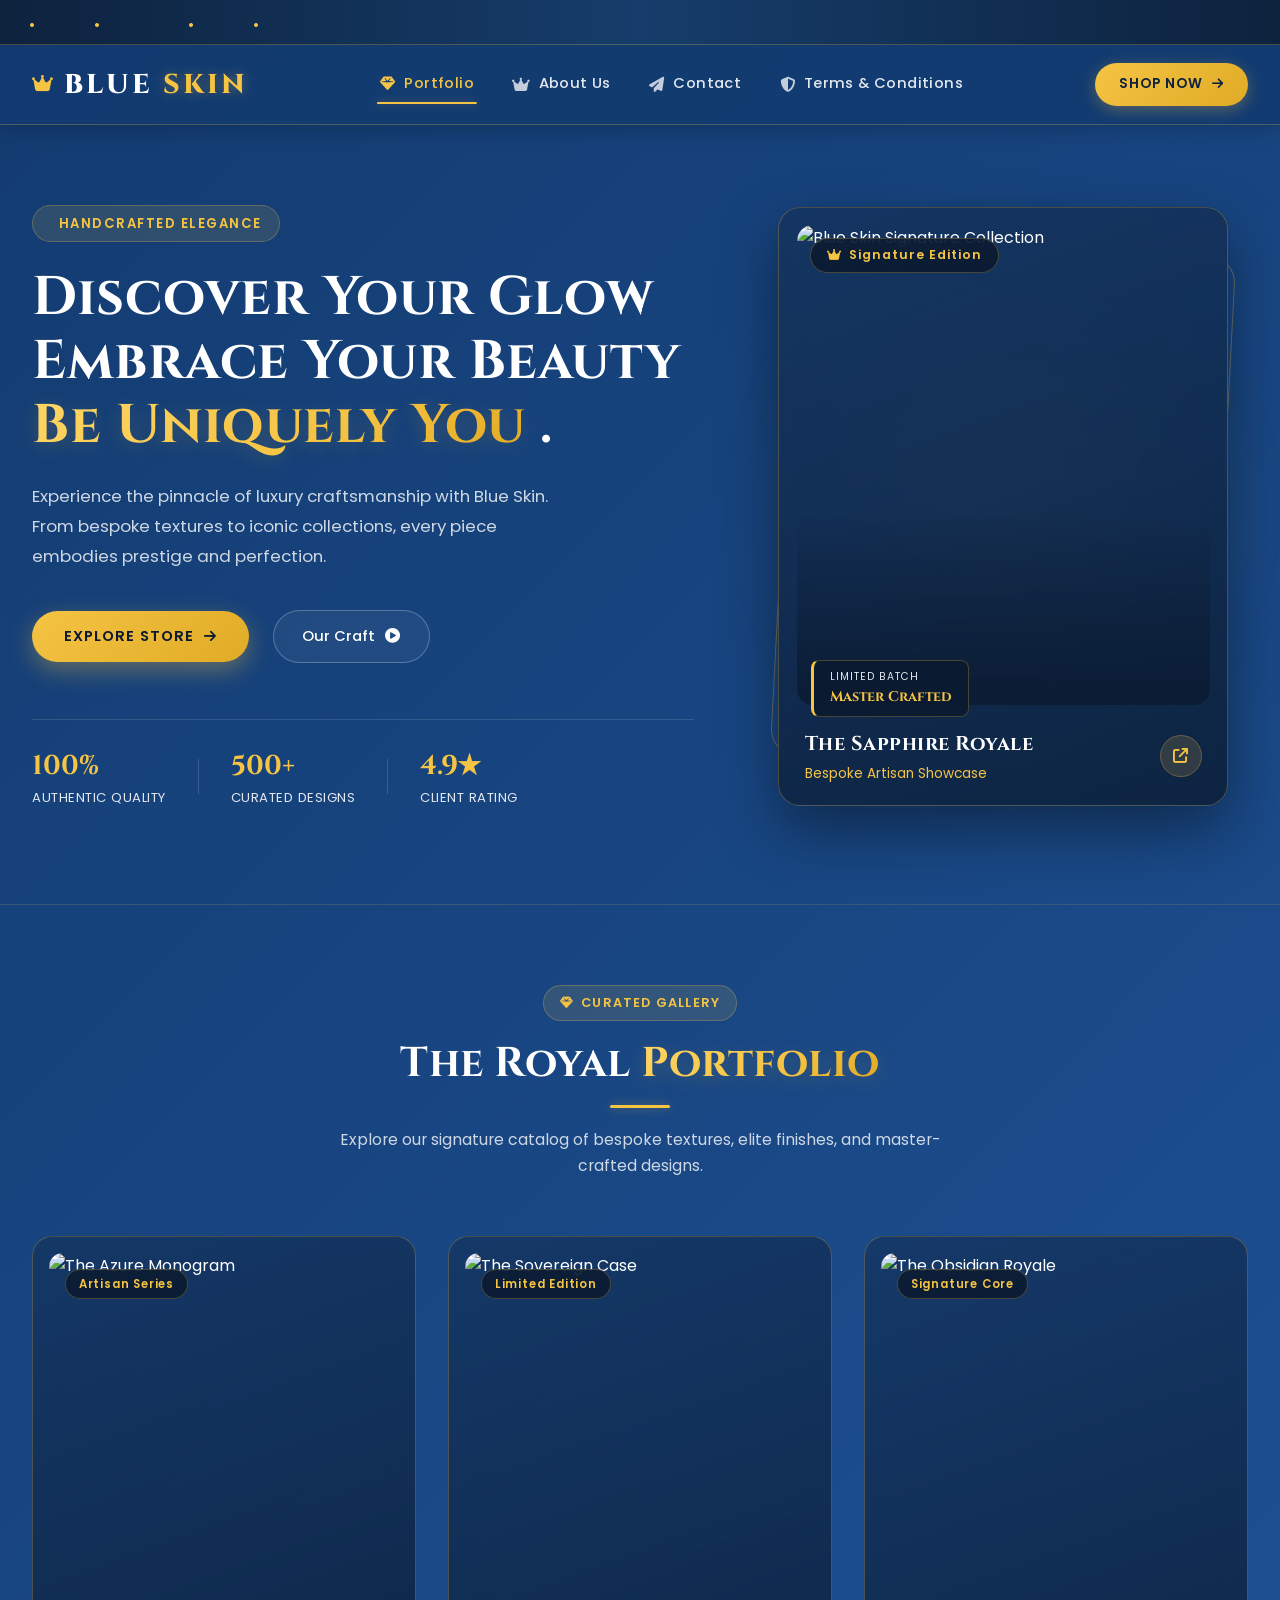
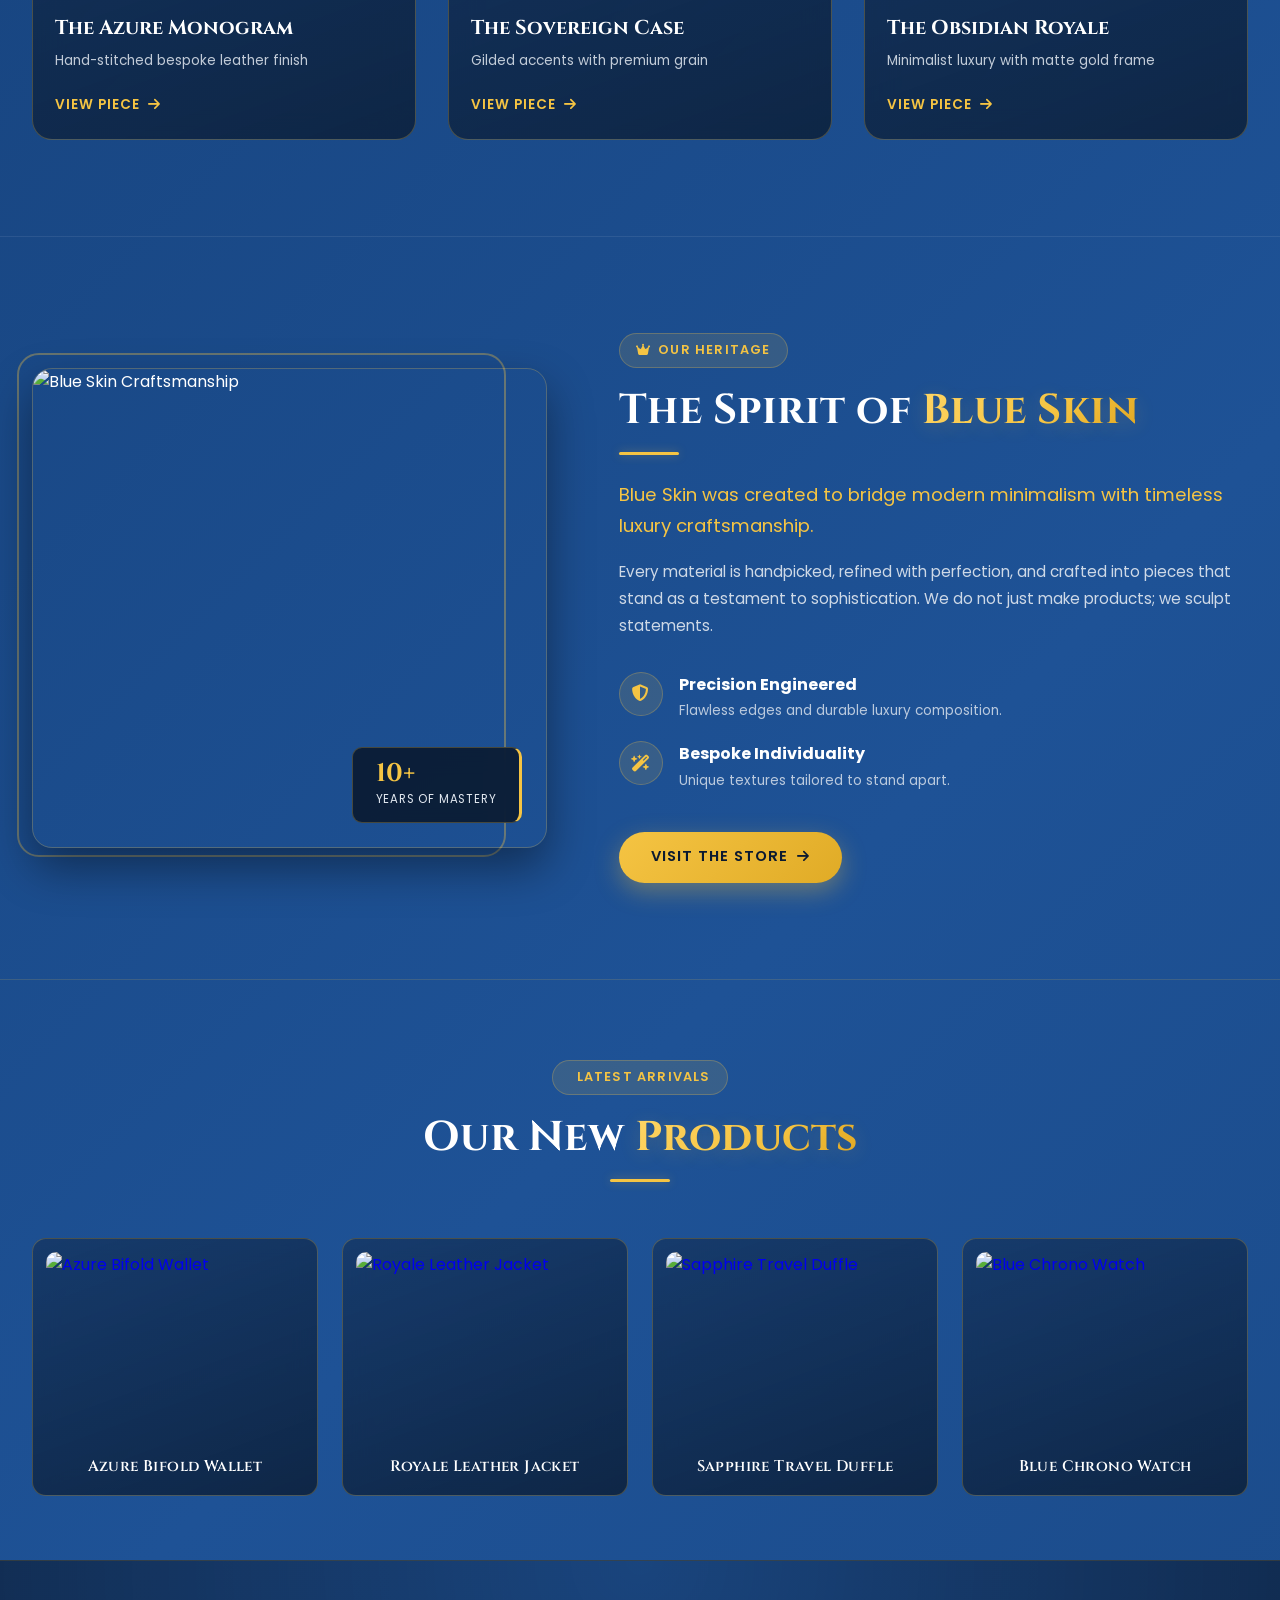
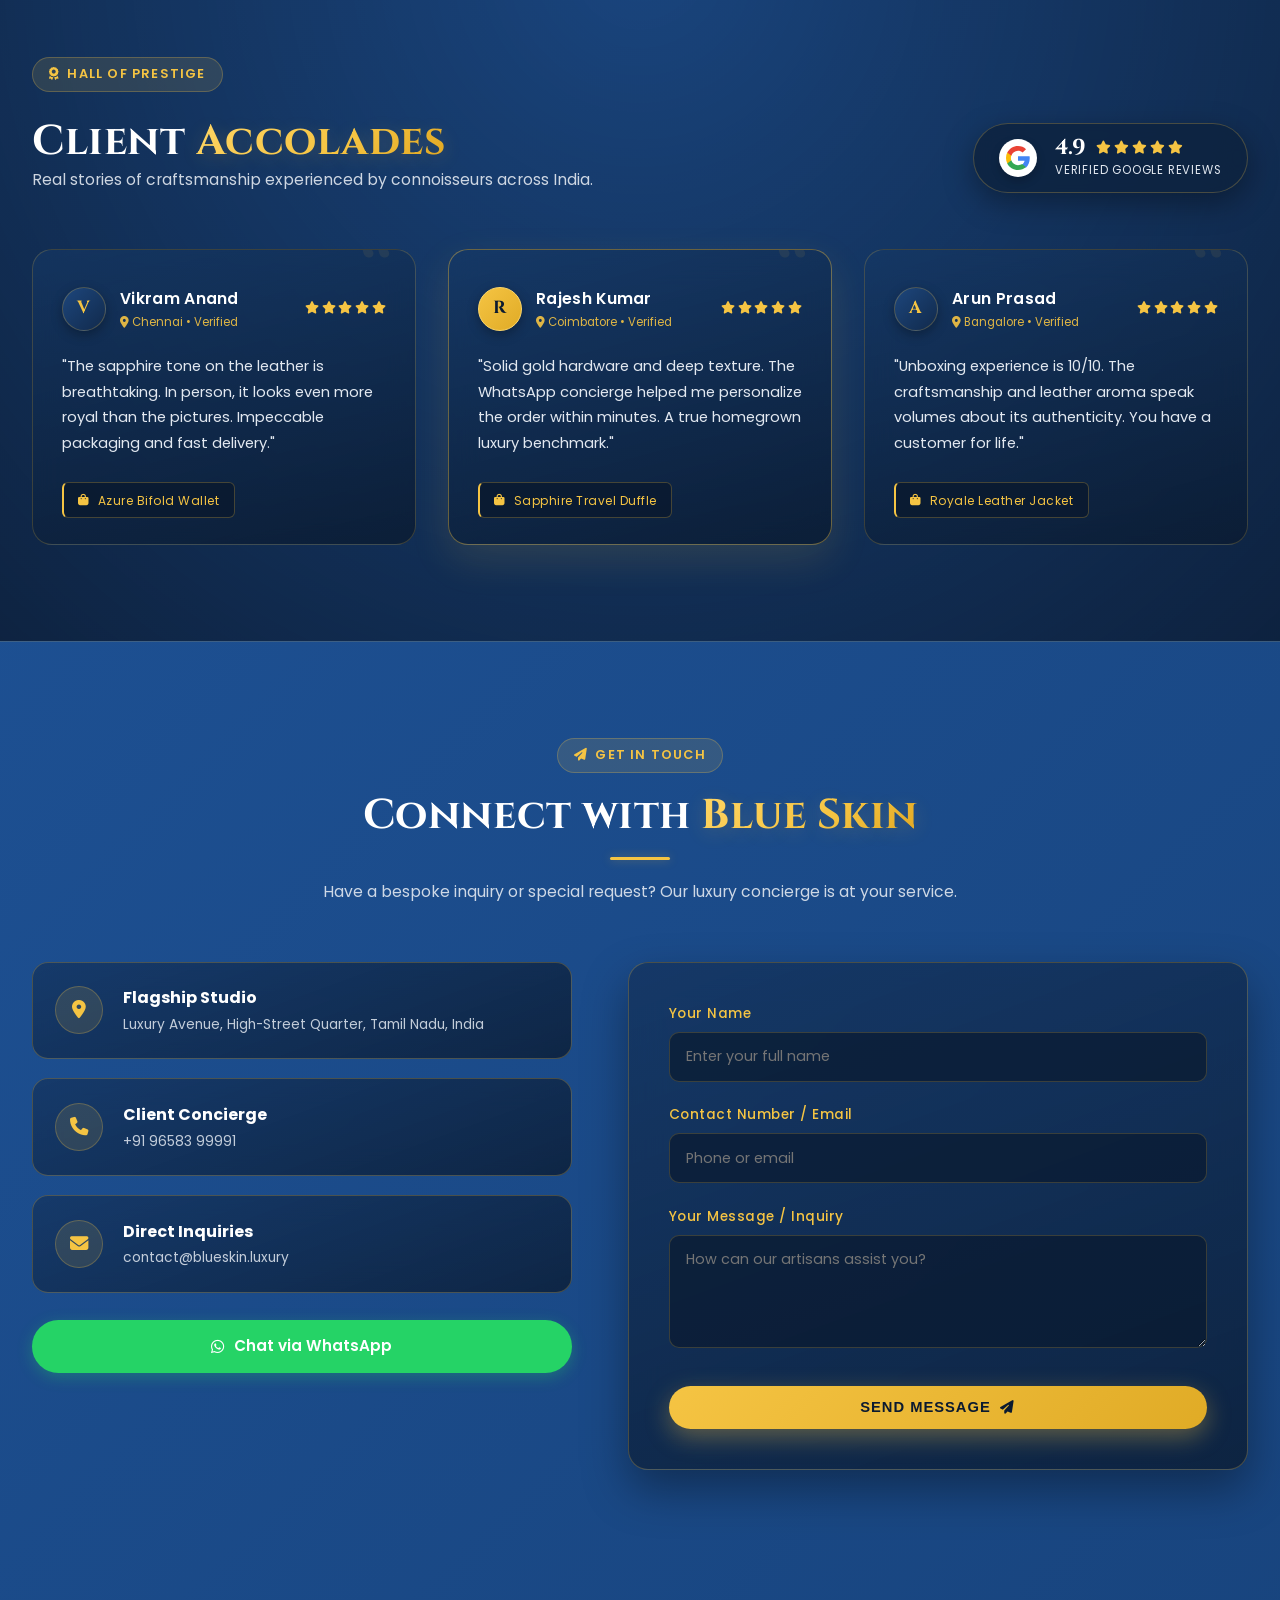
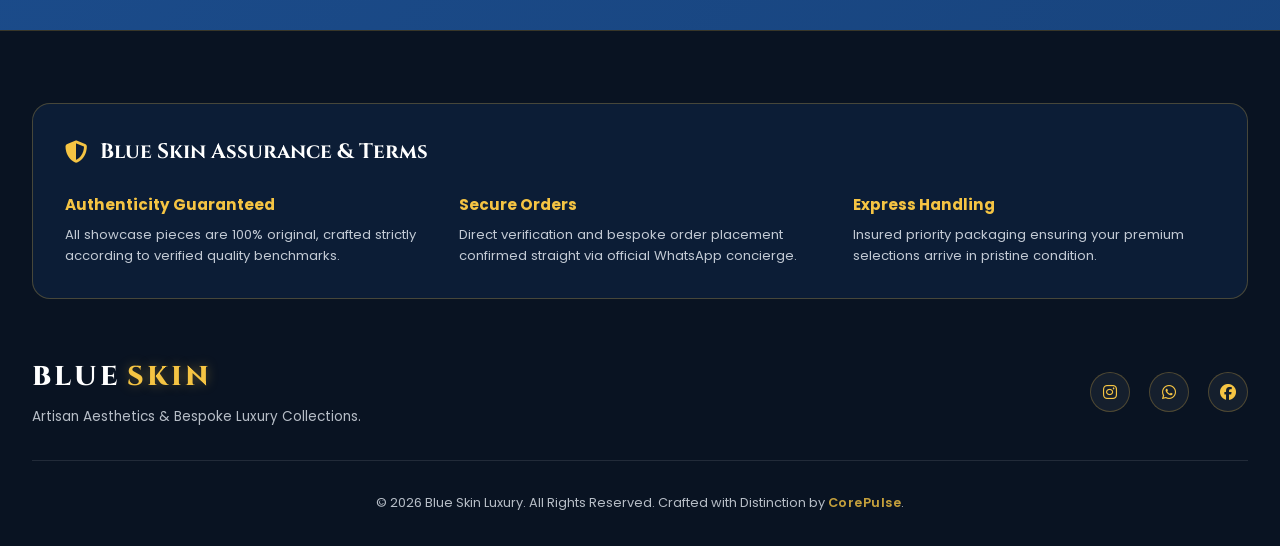
==== index.html @ 359dcc3f "update html new 1" ====
<!DOCTYPE html>
<html lang="ta">
<head>
    <meta charset="UTF-8">
    <meta name="viewport" content="width=device-width, initial-scale=1.0, maximum-scale=1.0, user-scalable=no">
    <title>Blue Skin | Luxury Portfolio & Showcase</title>
    <!-- Google Fonts: Cinzel & Poppins -->
    <link rel="preconnect" href="https://fonts.googleapis.com">
    <link rel="preconnect" href="https://fonts.gstatic.com" crossorigin>
    <link href="https://fonts.googleapis.com/css2?family=Cinzel:wght@600;700;800&family=Poppins:wght@300;400;500;600&display=swap" rel="stylesheet">
    <!-- FontAwesome 6 for Icons -->
    <link rel="stylesheet" href="https://cdnjs.cloudflare.com/ajax/libs/font-awesome/6.4.0/css/all.min.css">
    <!-- Custom CSS -->
    <link rel="stylesheet" href="css/style.css?v=2.0"><link rel="stylesheet" href="css/mobile.css" media="(max-width: 768px)">
    <!-- PWA & Mobile Web App Manifest -->
    <link rel="manifest" href="manifest.json">
    <meta name="theme-color" content="#08162d">
    <meta name="mobile-web-app-capable" content="yes">
    <meta name="apple-mobile-web-app-capable" content="yes">
    <meta name="apple-mobile-web-app-status-bar-style" content="black-translucent">
    <meta name="apple-mobile-web-app-title" content="Blue Skin">

    <!-- Apple / iPhone லோகோ -->
    <link rel="apple-touch-icon" href="images/icon-192.png">

    <!-- Browser Tab Favicon -->
    <link rel="icon" type="image/png" href="images/icon-192.png">
</head>
<body>

    
   <!-- 1. Top Scrolling Announcement Bar -->
    <div class="top-ticker-bar">
        <div class="ticker-track">
            <div class="ticker-content">
                <span id="tickerWrap1"><span id="tickerItem1"></span></span>
                <span class="ticker-dot" id="tickerDot1">•</span>
                <span id="tickerWrap2"><span id="tickerItem2"></span></span>
                <span class="ticker-dot" id="tickerDot2">•</span>
                <span id="tickerWrap3"><span id="tickerItem3"></span></span>
            </div>
            <!-- Seamless infinite scroll loop-kaga duplicate content -->
            <div class="ticker-content" aria-hidden="true">
                <span id="tickerWrap1Dup"><span id="tickerItem1Dup"></span></span>
                <span class="ticker-dot" id="tickerDot1Dup">•</span>
                <span id="tickerWrap2Dup"><span id="tickerItem2Dup"></span></span>
                <span class="ticker-dot" id="tickerDot2Dup">•</span>
                <span id="tickerWrap3Dup"><span id="tickerItem3Dup"></span></span>
            </div>
        </div>
    </div>

    <!-- 2. Header / Navigation Bar -->
    <header class="header">
        <nav class="nav-container">
            
            <!-- Brand Logo (Image & Icon Enabled) -->
            <a href="index.html" class="logo" style="display: inline-flex; align-items: center; gap: 8px;">
                <img id="navBrandLogoImg" src="" alt="Brand Logo" style="display: none; max-height: 34px; width: auto; object-fit: contain; vertical-align: middle;">
                <i id="navBrandLogoIcon" class="fa-solid fa-crown" style="color: var(--gold, #f5c443); font-size: 1.15rem;"></i>
                <span><span id="navBrandWord1">BLUE</span> <span class="gold-text" id="navBrandWord2">SKIN</span></span>
            </a>

            <!-- Navigation Links with Luxury Icons -->
            <ul class="nav-links" id="navLinks">
                <li>
                    <a href="#portfolio" class="nav-item active">
                        <i class="fa-solid fa-gem"></i> <span id="navLink1">Portfolio</span>
                    </a>
                </li>
                <li>
                    <a href="#about" class="nav-item">
                        <i class="fa-solid fa-crown"></i> <span id="navLink2">About Us</span>
                    </a>
                </li>
                <li>
                    <a href="#contact" class="nav-item">
                        <i class="fa-solid fa-paper-plane"></i> <span id="navLink3">Contact</span>
                    </a>
                </li>
                <li>
                    <a href="#terms" class="nav-item">
                        <i class="fa-solid fa-shield-halved"></i> <span id="navLink4">Terms & Conditions</span>
                    </a>
                </li>
            </ul>

            <!-- Shop Now Action Button -->
            <div class="nav-actions">
                <a href="shop.html" class="btn-shop">
                    <span id="navActionBtn">Shop Now</span>
                    <i class="fa-solid fa-arrow-right"></i>
                </a>
            </div>
        </nav>
    </header>

    <!-- 3. Hero Showcase Section -->
    <section class="hero-section" id="portfolio">
        <div class="hero-container">
            <!-- Left Side: Content & Call to Actions -->
            <div class="hero-content">
                <div class="hero-badge" id="heroEyebrowTag">
                    <i class="fa-solid fa-sparkles"></i> Handcrafted Elegance
                </div>
                <h1 class="hero-title" id="heroMainTitle">
                    Discover Your Glow <br>
                    Embrace Your Beauty <span class="gold-gradient-text">Be Uniquely You </span>.
                </h1>
                <p class="hero-subtitle" id="heroSubtitleText">
                    Experience the pinnacle of luxury craftsmanship with Blue Skin. From bespoke textures to iconic collections, every piece embodies prestige and perfection.
                </p>

                <!-- Hero Action Buttons -->
                <div class="hero-cta-group">
                    <a href="shop.html" class="btn-primary-gold" id="heroCtaBtn1">
                        <span>Explore Store</span>
                        <i class="fa-solid fa-arrow-right"></i>
                    </a>
                    <a href="#about" class="btn-secondary-outline" id="heroCtaBtn2">
                        <span>Our Craft</span>
                        <i class="fa-solid fa-circle-play"></i>
                    </a>
                </div>

                <!-- Trust Metrics / Stats -->
                <div class="hero-metrics">
                    <div class="metric-item">
                        <h3 id="heroStat1Val">100%</h3>
                        <p id="heroStat1Lbl">Authentic Quality</p>
                    </div>
                    <div class="metric-divider"></div>
                    <div class="metric-item">
                        <h3 id="heroStat2Val">500+</h3>
                        <p id="heroStat2Lbl">Curated Designs</p>
                    </div>
                    <div class="metric-divider"></div>
                    <div class="metric-item">
                        <h3 id="heroStat3Val">4.9★</h3>
                        <p id="heroStat3Lbl">Client Rating</p>
                    </div>
                </div>
            </div>

            <!-- Right Side: Expanded Editorial Luxury Showcase -->
            <div class="hero-visual">
                <div class="visual-glow-circle"></div>
                <div class="editorial-frame-accent"></div>
                
                <div class="luxury-card tall-editorial">
                    <div class="card-tag">
                        <i class="fa-solid fa-crown"></i> Signature Edition
                    </div>
                    
                    <div class="card-image-box">
                        <img id="heroMediaImg" src="https://images.unsplash.com/photo-1543163521-1bf539c55dd2?q=80&w=900&auto=format&fit=crop" alt="Blue Skin Signature Collection">
                        <div class="image-gradient-overlay"></div>
                    </div>

                    <div class="card-floating-badge">
                        <span class="badge-sub">Limited Batch</span>
                        <span class="badge-title">Master Crafted</span>
                    </div>

                    <div class="card-details">
                        <div class="card-meta">
                            <h4>The Sapphire Royale</h4>
                            <p class="card-price">Bespoke Artisan Showcase</p>
                        </div>
                        <a href="shop.html" class="card-action-btn" title="View in Store">
                            <i class="fa-solid fa-arrow-up-right-from-square"></i>
                        </a>
                    </div>
                </div>
            </div>
        </div>
    </section>

    <!-- DIRECT INLINE MOBILE FIX (No mobile.css Dependency) -->
    <style>
        @media screen and (max-width: 768px) {
            .hero-visual { display: none !important; }
            .hero-container, .hero-content {
                width: 100% !important;
                display: flex !important;
                flex-direction: column !important;
                align-items: center !important;
                text-align: center !important;
            }
            .hero-section {
                padding: 1.6rem 12px 1rem !important;
                text-align: center !important;
                background: radial-gradient(circle at 50% 30%, rgba(13, 34, 68, 0.85) 0%, rgba(5, 12, 24, 0.95) 100%),
                            url('https://images.unsplash.com/photo-1556228720-195a672e8a03?q=80&w=1000&auto=format&fit=crop') center center / cover no-repeat !important;
            }
            .hero-title {
                font-size: 1.55rem !important;
                line-height: 1.35 !important;
                text-align: center !important;
                margin: 0 auto 0.8rem auto !important;
                max-width: 320px !important;
            }
            .hero-subtitle {
                font-size: 0.74rem !important;
                line-height: 1.55 !important;
                color: #cbd5e1 !important;
                max-width: 330px !important;
                margin: 0 auto 1.1rem auto !important;
                text-align: center !important;
                display: block !important;
            }
            .hero-cta-group {
                display: flex !important;
                flex-direction: row !important;
                justify-content: center !important;
                gap: 10px !important;
                margin-bottom: 1.2rem !important;
                width: 100% !important;
            }
            .hero-cta-group a {
                width: 135px !important;
                height: 38px !important;
                font-size: 0.72rem !important;
                border-radius: 20px !important;
                display: inline-flex !important;
                align-items: center !important;
                justify-content: center !important;
                white-space: nowrap !important;
            }
            .hero-metrics {
                display: flex !important;
                flex-direction: row !important;
                justify-content: space-between !important;
                align-items: flex-start !important;
                width: 100% !important;
                max-width: 350px !important;
                margin: 0.4rem auto 0 auto !important;
                padding: 0 !important;
                background: transparent !important;
                border: none !important;
                box-shadow: none !important;
            }
            .hero-metrics .metric-item {
                flex: 1 1 33.33% !important;
                width: 33.33% !important;
                display: flex !important;
                flex-direction: column !important;
                align-items: center !important;
                justify-content: center !important;
                text-align: center !important;
                margin: 0 !important;
                padding: 0 2px !important;
            }
            .hero-metrics .metric-item h3 {
                font-size: 1.18rem !important;
                color: #f5c443 !important;
                margin: 0 0 4px 0 !important;
                text-align: center !important;
                display: block !important;
            }
            .hero-metrics .metric-item p {
                display: block !important;
                visibility: visible !important;
                opacity: 1 !important;
                color: #ffffff !important;
                font-size: 9px !important;
                letter-spacing: 0.3px !important;
                text-align: center !important;
                white-space: nowrap !important;
                text-transform: uppercase !important;
                margin: 0 !important;
            }
            .hero-metrics .metric-divider {
                display: none !important;
            }
        }
    </style>

    <!-- 4. PORTFOLIO SHOWCASE SECTION (SEPARATE) -->
    <section class="portfolio-showcase-section" id="portfolio">
        <div class="section-container">
            <!-- Section Header -->
            <div class="section-header-center">
                <span class="sub-badge"><i class="fa-solid fa-gem"></i> <span id="galleryEyebrowTag">Curated Gallery</span></span>
                <h2 class="section-title" id="gallerySectionTitle">The Royal <span class="gold-gradient-text">Portfolio</span></h2>
                <div class="header-divider"></div>
                <p class="section-desc" id="gallerySubtitleText">Explore our signature catalog of bespoke textures, elite finishes, and master-crafted designs.</p>
            </div>

            <!-- Portfolio Items Grid -->
            <div class="portfolio-grid">
                <!-- Item 1 -->
                <div class="portfolio-card">
                    <div class="portfolio-image-wrapper">
                        <img src="https://images.unsplash.com/photo-1543163521-1bf539c55dd2?q=80&w=800&auto=format&fit=crop" alt="The Azure Monogram">
                        <div class="portfolio-tag">Artisan Series</div>
                    </div>
                    <div class="portfolio-info">
                        <h3>The Azure Monogram</h3>
                        <p>Hand-stitched bespoke leather finish</p>
                        <a href="shop.html" class="portfolio-link-btn">
                            <span>View Piece</span>
                            <i class="fa-solid fa-arrow-right"></i>
                        </a>
                    </div>
                </div>

                <!-- Item 2 -->
                <div class="portfolio-card">
                    <div class="portfolio-image-wrapper">
                        <img src="https://images.unsplash.com/photo-1522335789203-aabd1fc54bc9?q=80&w=800&auto=format&fit=crop" alt="The Sovereign Case">
                        <div class="portfolio-tag">Limited Edition</div>
                    </div>
                    <div class="portfolio-info">
                        <h3>The Sovereign Case</h3>
                        <p>Gilded accents with premium grain</p>
                        <a href="shop.html" class="portfolio-link-btn">
                            <span>View Piece</span>
                            <i class="fa-solid fa-arrow-right"></i>
                        </a>
                    </div>
                </div>

                <!-- Item 3 -->
                <div class="portfolio-card">
                    <div class="portfolio-image-wrapper">
                        <img src="https://images.unsplash.com/photo-1509695507497-903c140c43b0?q=80&w=800&auto=format&fit=crop" alt="The Obsidian Royale">
                        <div class="portfolio-tag">Signature Core</div>
                    </div>
                    <div class="portfolio-info">
                        <h3>The Obsidian Royale</h3>
                        <p>Minimalist luxury with matte gold frame</p>
                        <a href="shop.html" class="portfolio-link-btn">
                            <span>View Piece</span>
                            <i class="fa-solid fa-arrow-right"></i>
                        </a>
                    </div>
                </div>
            </div>
        </div>
    </section>

    <!-- 6. ABOUT US & CRAFTSMANSHIP SECTION (SEPARATE) -->
    <section class="about-section" id="about">
        <div class="section-container about-grid">
            <!-- Left: Brand Heritage Visual -->
            <div class="about-visual">
                <div class="about-frame-border"></div>
                <div class="about-image-card">
                    <img src="https://images.unsplash.com/photo-1513094735237-8f2714d57c13?q=80&w=800&auto=format&fit=crop" alt="Blue Skin Craftsmanship">
                    <div class="about-stat-tag">
                        <span class="stat-num">10+</span>
                        <span class="stat-text">Years of Mastery</span>
                    </div>
                </div>
            </div>

            <!-- Right: Story & Values -->
            <div class="about-content">
                <span class="sub-badge"><i class="fa-solid fa-crown"></i> Our Heritage</span>
                <h2 class="section-title" id="heritageTitleText">The Spirit of <span class="gold-gradient-text">Blue Skin</span></h2>
                <div class="header-divider left"></div>
                <p class="about-lead" id="heritageParagraph1">
                    Blue Skin was created to bridge modern minimalism with timeless luxury craftsmanship.
                </p>
                <p class="about-text" id="heritageParagraph2">
                    Every material is handpicked, refined with perfection, and crafted into pieces that stand as a testament to sophistication. We do not just make products; we sculpt statements.
                </p>

                <!-- Feature Points -->
                <div class="about-features-list">
                    <div class="feature-item">
                        <div class="feature-icon"><i class="fa-solid fa-shield-halved"></i></div>
                        <div>
                            <h4 id="pillar1HeadingText">Precision Engineered</h4>
                            <p id="pillar1DescText">Flawless edges and durable luxury composition.</p>
                        </div>
                    </div>
                    <div class="feature-item">
                        <div class="feature-icon"><i class="fa-solid fa-wand-magic-sparkles"></i></div>
                        <div>
                            <h4 id="pillar2HeadingText">Bespoke Individuality</h4>
                            <p id="pillar2DescText">Unique textures tailored to stand apart.</p>
                        </div>
                    </div>
                </div>

                <!-- About Button -->
                <div class="about-btn-wrap">
                    <a href="shop.html" class="btn-primary-gold" id="heritageBtnAnchor">
                        <span>Visit The Store</span>
                        <i class="fa-solid fa-arrow-right"></i>
                    </a>
                </div>
            </div>
        </div>
    </section>

    <!-- 1. OUR NEW PRODUCTS (COMPACT 4 ITEMS IN A ROW) -->
    <section class="new-products-section" id="new-products">
        <div class="section-container">
            <div class="section-header-center">
                <span class="sub-badge"><i class="fa-solid fa-sparkles"></i> Latest Arrivals</span>
                <h2 class="section-title">Our New <span class="gold-gradient-text">Products</span></h2>
                <div class="header-divider"></div>
            </div>

            <!-- Single Row - 4 Compact Products -->
            <div class="compact-products-row">
                <!-- Item 1 -->
                <a href="shop.html?category=wallets" class="compact-prod-card">
                    <div class="compact-img-wrap">
                        <img src="https://images.unsplash.com/photo-1627123424574-724758594e93?q=80&w=400&auto=format&fit=crop" alt="Azure Bifold Wallet">
                    </div>
                    <h4 class="compact-prod-title">Azure Bifold Wallet</h4>
                </a>

                <!-- Item 2 -->
                <a href="shop.html?category=jackets" class="compact-prod-card">
                    <div class="compact-img-wrap">
                        <img src="https://images.unsplash.com/photo-1551028719-00167b16eac5?q=80&w=400&auto=format&fit=crop" alt="Royale Leather Jacket">
                    </div>
                    <h4 class="compact-prod-title">Royale Leather Jacket</h4>
                </a>

                <!-- Item 3 -->
                <a href="shop.html?category=bags" class="compact-prod-card">
                    <div class="compact-img-wrap">
                        <img src="https://images.unsplash.com/photo-1548036328-c9fa89d128fa?q=80&w=400&auto=format&fit=crop" alt="Sapphire Travel Duffle">
                    </div>
                    <h4 class="compact-prod-title">Sapphire Travel Duffle</h4>
                </a>

                <!-- Item 4 -->
                <a href="shop.html?category=accessories" class="compact-prod-card">
                    <div class="compact-img-wrap">
                        <img src="https://images.unsplash.com/photo-1523275335684-37898b6baf30?q=80&w=400&auto=format&fit=crop" alt="Blue Chrono Watch">
                    </div>
                    <h4 class="compact-prod-title">Blue Chrono Watch</h4>
                </a>
            </div>
        </div>
    </section>

    <!-- 5. ULTRA-MODERN GOOGLE & CLIENT REVIEWS -->
    <section class="reviews-section" id="reviews">
        <div class="section-container">
            <!-- Modern Header with Live Google Rating Capsule -->
            <div class="reviews-header-wrap">
                <div class="reviews-title-area">
                    <span class="sub-badge"><i class="fa-solid fa-award"></i> <span id="reviewsBadgeTag">Hall of Prestige</span></span>
                    <h2 class="section-title" id="reviewsSectionTitle">Client <span class="gold-gradient-text">Accolades</span></h2>
                    <p class="section-desc" id="reviewsSubtitleText">Real stories of craftsmanship experienced by connoisseurs across India.</p>
                </div>

                <!-- Floating Google Metric Capsule -->
                <div class="google-capsule">
                    <div class="google-g-wrap">
                        <svg class="google-svg" viewBox="0 0 24 24" width="24" height="24">
                            <path fill="#4285F4" d="M23.745 12.27c0-.7-.06-1.4-.19-2.07H12v4.51h6.6c-.29 1.52-1.14 2.82-2.4 3.68v3.05h3.88c2.27-2.09 3.665-5.17 3.665-9.17z"/>
                            <path fill="#34A853" d="M12 24c3.24 0 5.95-1.08 7.93-2.91l-3.88-3.05c-1.08.72-2.45 1.16-4.05 1.16-3.12 0-5.77-2.1-6.72-4.93H1.25v3.15C3.26 21.36 7.34 24 12 24z"/>
                            <path fill="#FBBC05" d="M5.28 14.27c-.25-.72-.38-1.49-.38-2.27s.13-1.55.38-2.27V6.58H1.25C.45 8.18 0 9.99 0 12s.45 3.82 1.25 5.42l4.03-3.15z"/>
                            <path fill="#EA4335" d="M12 4.75c1.77 0 3.35.61 4.6 1.8l3.42-3.42C17.95 1.19 15.24 0 12 0 7.34 0 3.26 2.64 1.25 6.58l4.03 3.15c.95-2.83 3.6-4.98 6.72-4.98z"/>
                        </svg>
                    </div>
                    <div class="capsule-data">
                        <div class="capsule-top">
                            <span class="capsule-score" id="reviewsScoreVal">4.9</span>
                            <div class="capsule-stars">
                                <i class="fa-solid fa-star"></i>
                                <i class="fa-solid fa-star"></i>
                                <i class="fa-solid fa-star"></i>
                                <i class="fa-solid fa-star"></i>
                                <i class="fa-solid fa-star"></i>
                            </div>
                        </div>
                        <span class="capsule-label" id="reviewsBadgeText">Verified Google Reviews</span>
                    </div>
                </div>
            </div>

            <!-- Modern Editorial Review Cards Grid -->
            <div class="modern-reviews-grid">
                <!-- Review Card 1 -->
                <div class="modern-review-card">
                    <span class="quote-watermark">“</span>
                    
                    <div class="review-card-header">
                        <div class="client-profile">
                            <div class="avatar-ring">
                                <span id="rev1InitialBadge">V</span>
                            </div>
                            <div class="client-meta">
                                <h4 id="rev1AuthorName">Vikram Anand</h4>
                                <span class="client-loc"><i class="fa-solid fa-location-dot"></i> <span id="rev1LocationTag">Chennai • Verified</span></span>
                            </div>
                        </div>
                        <div class="card-stars-row">
                            <i class="fa-solid fa-star"></i><i class="fa-solid fa-star"></i><i class="fa-solid fa-star"></i><i class="fa-solid fa-star"></i><i class="fa-solid fa-star"></i>
                        </div>
                    </div>

                    <p class="review-text-quote" id="rev1FeedbackText">
                        "The sapphire tone on the leather is breathtaking. In person, it looks even more royal than the pictures. Impeccable packaging and fast delivery."
                    </p>

                    <div class="review-product-tag">
                        <i class="fa-solid fa-bag-shopping"></i> <span id="rev1ProductName">Azure Bifold Wallet</span>
                    </div>
                </div>

                <!-- Review Card 2 (Featured Glow) -->
                <div class="modern-review-card featured-glow">
                    <span class="quote-watermark">“</span>
                    
                    <div class="review-card-header">
                        <div class="client-profile">
                            <div class="avatar-ring gold-accent-ring">
                                <span id="rev2InitialBadge">R</span>
                            </div>
                            <div class="client-meta">
                                <h4 id="rev2AuthorName">Rajesh Kumar</h4>
                                <span class="client-loc"><i class="fa-solid fa-location-dot"></i> <span id="rev2LocationTag">Coimbatore • Verified</span></span>
                            </div>
                        </div>
                        <div class="card-stars-row">
                            <i class="fa-solid fa-star"></i><i class="fa-solid fa-star"></i><i class="fa-solid fa-star"></i><i class="fa-solid fa-star"></i><i class="fa-solid fa-star"></i>
                        </div>
                    </div>

                    <p class="review-text-quote" id="rev2FeedbackText">
                        "Solid gold hardware and deep texture. The WhatsApp concierge helped me personalize the order within minutes. A true homegrown luxury benchmark."
                    </p>

                    <div class="review-product-tag">
                        <i class="fa-solid fa-bag-shopping"></i> <span id="rev2ProductName">Sapphire Travel Duffle</span>
                    </div>
                </div>

                <!-- Review Card 3 -->
                <div class="modern-review-card">
                    <span class="quote-watermark">“</span>
                    
                    <div class="review-card-header">
                        <div class="client-profile">
                            <div class="avatar-ring">
                                <span id="rev3InitialBadge">A</span>
                            </div>
                            <div class="client-meta">
                                <h4 id="rev3AuthorName">Arun Prasad</h4>
                                <span class="client-loc"><i class="fa-solid fa-location-dot"></i> <span id="rev3LocationTag">Bangalore • Verified</span></span>
                            </div>
                        </div>
                        <div class="card-stars-row">
                            <i class="fa-solid fa-star"></i><i class="fa-solid fa-star"></i><i class="fa-solid fa-star"></i><i class="fa-solid fa-star"></i><i class="fa-solid fa-star"></i>
                        </div>
                    </div>

                    <p class="review-text-quote" id="rev3FeedbackText">
                        "Unboxing experience is 10/10. The craftsmanship and leather aroma speak volumes about its authenticity. You have a customer for life."
                    </p>

                    <div class="review-product-tag">
                        <i class="fa-solid fa-bag-shopping"></i> <span id="rev3ProductName">Royale Leather Jacket</span>
                    </div>
                </div>
            </div>
        </div>
    </section>

    <!-- 7. CONTACT US & CONCIERGE SECTION -->
    <section class="contact-section" id="contact">
        <div class="section-container">
            <!-- Header -->
            <div class="section-header-center">
                <span class="sub-badge"><i class="fa-solid fa-paper-plane"></i> Get In Touch</span>
                <h2 class="section-title">Connect with <span class="gold-gradient-text">Blue Skin</span></h2>
                <div class="header-divider"></div>
                <p class="section-desc">Have a bespoke inquiry or special request? Our luxury concierge is at your service.</p>
            </div>

            <div class="contact-grid">
                <!-- Left: Contact Details Cards -->
                <div class="contact-info-wrap">
                    <div class="contact-card">
                        <div class="contact-icon"><i class="fa-solid fa-location-dot"></i></div>
                        <div class="contact-text">
                            <h4>Flagship Studio</h4>
                            <p id="studioAddressText">Luxury Avenue, High-Street Quarter, Tamil Nadu, India</p>
                        </div>
                    </div>

                    <div class="contact-card">
                        <div class="contact-icon"><i class="fa-solid fa-phone"></i></div>
                        <div class="contact-text">
                            <h4>Client Concierge</h4>
                            <p id="studioPhoneText">+91 96583 99991</p>
                        </div>
                    </div>

                    <div class="contact-card">
                        <div class="contact-icon"><i class="fa-solid fa-envelope"></i></div>
                        <div class="contact-text">
                            <h4>Direct Inquiries</h4>
                            <p id="studioEmailText">contact@blueskin.luxury</p>
                        </div>
                    </div>

                    <!-- Direct WhatsApp Connect -->
                    <a href="https://wa.me/919658399991?text=Hello%20Blue%20Skin,%20I%20have%20an%20inquiry." target="_blank" class="btn-whatsapp-direct" id="studioWaBtnAnchor">
                        <i class="fa-brands fa-whatsapp"></i>
                        <span>Chat via WhatsApp</span>
                    </a>
                </div>

                <!-- Right: Luxury Message Form -->
                <div class="contact-form-card">
                    <form onsubmit="event.preventDefault(); alert('நன்றி! உங்கள் செய்தி வெற்றிகரமாக அனுப்பப்பட்டது.');">
                        <div class="form-group">
                            <label>Your Name</label>
                            <input type="text" placeholder="Enter your full name" required>
                        </div>
                        <div class="form-group">
                            <label>Contact Number / Email</label>
                            <input type="text" placeholder="Phone or email" required>
                        </div>
                        <div class="form-group">
                            <label>Your Message / Inquiry</label>
                            <textarea rows="4" placeholder="How can our artisans assist you?" required></textarea>
                        </div>
                        <button type="submit" class="btn-primary-gold form-submit-btn">
                            <span>Send Message</span>
                            <i class="fa-solid fa-paper-plane"></i>
                        </button>
                    </form>
                </div>
            </div>
        </div>
    </section>

    <!-- 8. TERMS & CONDITIONS & FOOTER SECTION -->
    <footer class="footer-section" id="terms">
        <div class="section-container">
            <!-- Terms Highlight Bar -->
            <div class="terms-card">
                <div class="terms-header">
                    <i class="fa-solid fa-shield-halved"></i>
                    <h3 id="assuranceSectionTitleText">Blue Skin Assurance & Terms</h3>
                </div>
                <div class="terms-grid">
                    <div class="term-box">
                        <h4 id="assurance1TitleText">Authenticity Guaranteed</h4>
                        <p id="assurance1DescText">All showcase pieces are 100% original, crafted strictly according to verified quality benchmarks.</p>
                    </div>
                    <div class="term-box">
                        <h4 id="assurance2TitleText">Secure Orders</h4>
                        <p id="assurance2DescText">Direct verification and bespoke order placement confirmed straight via official WhatsApp concierge.</p>
                    </div>
                    <div class="term-box">
                        <h4 id="assurance3TitleText">Express Handling</h4>
                        <p id="assurance3DescText">Insured priority packaging ensuring your premium selections arrive in pristine condition.</p>
                    </div>
                </div>
            </div>

            <!-- Main Footer Links & Copyright -->
            <div class="footer-bottom">
                <div class="footer-brand">
                    <a href="index.html" class="logo"><span id="footerBrandWord1">BLUE</span> <span class="gold-text" id="footerBrandWord2">SKIN</span></a>
                    <p id="footerTaglineText">Artisan Aesthetics & Bespoke Luxury Collections.</p>
                </div>

                <div class="footer-socials">
                    <a href="#" aria-label="Instagram"><i class="fa-brands fa-instagram"></i></a>
                    <a href="#" aria-label="WhatsApp"><i class="fa-brands fa-whatsapp"></i></a>
                    <a href="#" aria-label="Facebook"><i class="fa-brands fa-facebook"></i></a>
                </div>
            </div>

            <!-- Copyright with CorePulse Branding -->
            <div class="copyright-bar">
                <p id="footerCopyrightText">&copy; 2026 Blue Skin Luxury. All Rights Reserved. Crafted with Distinction by <a href="https://corepulse.in" target="_blank" class="dev-brand-link">CorePulse</a>.</p>
            </div>
        </div>
    </footer>

    <!-- 1. Supabase CDN Library -->
    <script src="https://cdn.jsdelivr.net/npm/@supabase/supabase-js@2"></script>

    <!-- 2. Supabase நேரடி இணைப்பு -->
    <script>
        const SUPABASE_URL = "https://xijzftvmvajnboywnmbe.supabase.co";
        const SUPABASE_ANON_KEY = "sb_publishable_BNT6jfQA2pGyo_rLmU4xvg_jv-_emF9";
        
        if (typeof supabase !== 'undefined') {
            window.dbClient = supabase.createClient(SUPABASE_URL, SUPABASE_ANON_KEY);
            console.log("✅ Supabase dbClient வெற்றிகரமாக இணைக்கப்பட்டது!");
        } else {
            console.error("❌ Supabase CDN லோட் ஆகவில்லை!");
        }
    </script>

    <!-- 3. PWA ஆப் இன்ஸ்டால் செய்வதற்கான Service Worker கோட் -->
    <script>
      if ('serviceWorker' in navigator) {
        window.addEventListener('load', () => {
          navigator.serviceWorker.register('sw.js')
            .then(reg => console.log('PWA Service Worker Registered!'))
            .catch(err => console.log('Service Worker Failed:', err));
        });
      }
    </script>

  <!-- ======================================================================= -->
    <!-- BLUE SKIN: ZERO-FLICKER REALTIME PORTFOLIO CMS LIVE BINDER ENGINE       -->
    <!-- ======================================================================= -->
    <script>
    function renderCmsDataToDOM(cms) {
        if (!cms) return;

        // 1. TOP TICKER (டெலீட் செய்தால் ஐகான் மற்றும் புள்ளி தானாக மறையும்)
        const t1 = (cms.ticker1 || '').trim();
        const t2 = (cms.ticker2 || '').trim();
        const t3 = (cms.ticker3 || '').trim();

        const w1 = document.getElementById('tickerWrap1');
        const w1D = document.getElementById('tickerWrap1Dup');
        const dot1 = document.getElementById('tickerDot1');
        const dot1D = document.getElementById('tickerDot1Dup');
        const el1 = document.getElementById('tickerItem1');
        const el1D = document.getElementById('tickerItem1Dup');
        if (el1) el1.textContent = t1;
        if (el1D) el1D.textContent = t1;
        if (w1) w1.style.display = t1 ? 'inline' : 'none';
        if (w1D) w1D.style.display = t1 ? 'inline' : 'none';
        if (dot1) dot1.style.display = (t1 && (t2 || t3)) ? 'inline' : 'none';
        if (dot1D) dot1D.style.display = (t1 && (t2 || t3)) ? 'inline' : 'none';

        const w2 = document.getElementById('tickerWrap2');
        const w2D = document.getElementById('tickerWrap2Dup');
        const dot2 = document.getElementById('tickerDot2');
        const dot2D = document.getElementById('tickerDot2Dup');
        const el2 = document.getElementById('tickerItem2');
        const el2D = document.getElementById('tickerItem2Dup');
        if (el2) el2.textContent = t2;
        if (el2D) el2D.textContent = t2;
        if (w2) w2.style.display = t2 ? 'inline' : 'none';
        if (w2D) w2D.style.display = t2 ? 'inline' : 'none';
        if (dot2) dot2.style.display = (t2 && t3) ? 'inline' : 'none';
        if (dot2D) dot2D.style.display = (t2 && t3) ? 'inline' : 'none';

        const w3 = document.getElementById('tickerWrap3');
        const w3D = document.getElementById('tickerWrap3Dup');
        const el3 = document.getElementById('tickerItem3');
        const el3D = document.getElementById('tickerItem3Dup');
        if (el3) el3.textContent = t3;
        if (el3D) el3D.textContent = t3;
        if (w3) w3.style.display = t3 ? 'inline' : 'none';
        if (w3D) w3D.style.display = t3 ? 'inline' : 'none';

        // 2. BRAND & NAVBAR
        const brandWord1 = document.getElementById('navBrandWord1');
        const brandWord2 = document.getElementById('navBrandWord2');
        if (brandWord1 && cms.brandWord1 !== undefined) brandWord1.textContent = cms.brandWord1;
        if (brandWord2 && cms.brandWord2 !== undefined) brandWord2.textContent = cms.brandWord2;

        const navLogoImg = document.getElementById('navBrandLogoImg');
        const navLogoIcon = document.getElementById('navBrandLogoIcon');
        if (cms.brandLogoImg && cms.brandLogoImg.trim() !== '') {
            if (navLogoImg) { navLogoImg.src = cms.brandLogoImg.trim(); navLogoImg.style.display = 'inline-block'; }
            if (navLogoIcon) navLogoIcon.style.display = 'none';
        } else {
            if (navLogoImg) navLogoImg.style.display = 'none';
            if (navLogoIcon) {
                navLogoIcon.style.display = 'inline-block';
                if (cms.brandLogoIcon) {
                    navLogoIcon.className = `fa-solid ${cms.brandLogoIcon.replace('fa-solid ', '').trim()}`;
                }
            }
        }

        const nav1 = document.getElementById('navLink1');
        const nav2 = document.getElementById('navLink2');
        const nav3 = document.getElementById('navLink3');
        const nav4 = document.getElementById('navLink4');
        const navAction = document.getElementById('navActionBtn');
        if (nav1 && cms.navLink1 !== undefined) nav1.textContent = cms.navLink1;
        if (nav2 && cms.navLink2 !== undefined) nav2.textContent = cms.navLink2;
        if (nav3 && cms.navLink3 !== undefined) nav3.textContent = cms.navLink3;
        if (nav4 && cms.navLink4 !== undefined) nav4.textContent = cms.navLink4;
        if (navAction && cms.navActionBtnText !== undefined) navAction.textContent = cms.navActionBtnText;

        // 3. HERO SECTION & STAT BADGES
        const heroEyebrow = document.getElementById('heroEyebrowTag');
        const heroTitle = document.getElementById('heroMainTitle');
        const heroSub = document.getElementById('heroSubtitleText');
        const heroImg = document.getElementById('heroMediaImg');
        const heroCta1 = document.getElementById('heroCtaBtn1');
        const heroCta2 = document.getElementById('heroCtaBtn2');

        if (heroEyebrow && cms.heroEyebrow !== undefined) heroEyebrow.innerHTML = `<i class="fa-solid fa-sparkles"></i> ${cms.heroEyebrow}`;
        if (heroTitle && cms.heroTitle !== undefined) heroTitle.innerHTML = cms.heroTitle;
        if (heroSub && cms.heroSubtitle !== undefined) heroSub.textContent = cms.heroSubtitle;
        if (heroImg && cms.heroBannerMedia) heroImg.src = cms.heroBannerMedia;
        if (heroCta1 && cms.heroCta1Text !== undefined) {
            const span1 = heroCta1.querySelector('span');
            if (span1) span1.textContent = cms.heroCta1Text;
        }
        if (heroCta2 && cms.heroCta2Text !== undefined) {
            const span2 = heroCta2.querySelector('span');
            if (span2) span2.textContent = cms.heroCta2Text;
        }

        const stat1V = document.getElementById('heroStat1Val');
        const stat1L = document.getElementById('heroStat1Lbl');
        const stat2V = document.getElementById('heroStat2Val');
        const stat2L = document.getElementById('heroStat2Lbl');
        const stat3V = document.getElementById('heroStat3Val');
        const stat3L = document.getElementById('heroStat3Lbl');
        if (stat1V && cms.stat1Val !== undefined) stat1V.textContent = cms.stat1Val;
        if (stat1L && cms.stat1Lbl !== undefined) stat1L.textContent = cms.stat1Lbl;
        if (stat2V && cms.stat2Val !== undefined) stat2V.textContent = cms.stat2Val;
        if (stat2L && cms.stat2Lbl !== undefined) stat2L.textContent = cms.stat2Lbl;
        if (stat3V && cms.stat3Val !== undefined) stat3V.textContent = cms.stat3Val;
        if (stat3L && cms.stat3Lbl !== undefined) stat3L.textContent = cms.stat3Lbl;

        // 4. GALLERY SHOWCASE HEADER
        const galEye = document.getElementById('galleryEyebrowTag');
        const galTitle = document.getElementById('gallerySectionTitle');
        const galSub = document.getElementById('gallerySubtitleText');
        if (galEye && cms.galleryEyebrow !== undefined) galEye.textContent = cms.galleryEyebrow;
        if (galTitle && cms.galleryTitle !== undefined) galTitle.innerHTML = cms.galleryTitle;
        if (galSub && cms.gallerySubtitle !== undefined) galSub.textContent = cms.gallerySubtitle;

        // 5. GOOGLE CLIENT REVIEWS
        const revBadge = document.getElementById('reviewsBadgeTag');
        const revTitle = document.getElementById('reviewsSectionTitle');
        const revSub = document.getElementById('reviewsSubtitleText');
        const revScore = document.getElementById('reviewsScoreVal');
        const revBadgeTxt = document.getElementById('reviewsBadgeText');
        if (revBadge && cms.reviewsBadge !== undefined) revBadge.textContent = cms.reviewsBadge;
        if (revTitle && cms.reviewsTitle !== undefined) revTitle.innerHTML = cms.reviewsTitle;
        if (revSub && cms.reviewsSubtitle !== undefined) revSub.textContent = cms.reviewsSubtitle;
        if (revScore && cms.reviewsScore !== undefined) revScore.textContent = cms.reviewsScore;
        if (revBadgeTxt && cms.reviewsBadgeText !== undefined) revBadgeTxt.textContent = cms.reviewsBadgeText;

        // Reviews 1, 2, 3
        const r1Init = document.getElementById('rev1InitialBadge');
        const r1Auth = document.getElementById('rev1AuthorName');
        const r1Loc = document.getElementById('rev1LocationTag');
        const r1Prod = document.getElementById('rev1ProductName');
        const r1Feed = document.getElementById('rev1FeedbackText');
        if (r1Init && cms.rev1Initial !== undefined) r1Init.textContent = cms.rev1Initial;
        if (r1Auth && cms.rev1Author !== undefined) r1Auth.textContent = cms.rev1Author;
        if (r1Loc && cms.rev1Location !== undefined) r1Loc.textContent = cms.rev1Location;
        if (r1Prod && cms.rev1Product !== undefined) r1Prod.textContent = cms.rev1Product;
        if (r1Feed && cms.rev1Feedback !== undefined) r1Feed.textContent = `"${cms.rev1Feedback}"`;

        const r2Init = document.getElementById('rev2InitialBadge');
        const r2Auth = document.getElementById('rev2AuthorName');
        const r2Loc = document.getElementById('rev2LocationTag');
        const r2Prod = document.getElementById('rev2ProductName');
        const r2Feed = document.getElementById('rev2FeedbackText');
        if (r2Init && cms.rev2Initial !== undefined) r2Init.textContent = cms.rev2Initial;
        if (r2Auth && cms.rev2Author !== undefined) r2Auth.textContent = cms.rev2Author;
        if (r2Loc && cms.rev2Location !== undefined) r2Loc.textContent = cms.rev2Location;
        if (r2Prod && cms.rev2Product !== undefined) r2Prod.textContent = cms.rev2Product;
        if (r2Feed && cms.rev2Feedback !== undefined) r2Feed.textContent = `"${cms.rev2Feedback}"`;

        const r3Init = document.getElementById('rev3InitialBadge');
        const r3Auth = document.getElementById('rev3AuthorName');
        const r3Loc = document.getElementById('rev3LocationTag');
        const r3Prod = document.getElementById('rev3ProductName');
        const r3Feed = document.getElementById('rev3FeedbackText');
        if (r3Init && cms.rev3Initial !== undefined) r3Init.textContent = cms.rev3Initial;
        if (r3Auth && cms.rev3Author !== undefined) r3Auth.textContent = cms.rev3Author;
        if (r3Loc && cms.rev3Location !== undefined) r3Loc.textContent = cms.rev3Location;
        if (r3Prod && cms.rev3Product !== undefined) r3Prod.textContent = cms.rev3Product;
        if (r3Feed && cms.rev3Feedback !== undefined) r3Feed.textContent = `"${cms.rev3Feedback}"`;

        // 6. HERITAGE & CRAFTSMANSHIP
        const herTitle = document.getElementById('heritageTitleText');
        const herP1 = document.getElementById('heritageParagraph1');
        const herP2 = document.getElementById('heritageParagraph2');
        const pil1H = document.getElementById('pillar1HeadingText');
        const pil1D = document.getElementById('pillar1DescText');
        const pil2H = document.getElementById('pillar2HeadingText');
        const pil2D = document.getElementById('pillar2DescText');
        const herBtn = document.getElementById('heritageBtnAnchor');
        if (herTitle && cms.heritageTitle !== undefined) herTitle.innerHTML = cms.heritageTitle;
        if (herP1 && cms.heritagePara1 !== undefined) herP1.textContent = cms.heritagePara1;
        if (herP2 && cms.heritagePara2 !== undefined) herP2.textContent = cms.heritagePara2;
        if (pil1H && cms.pillar1Heading !== undefined) pil1H.textContent = cms.pillar1Heading;
        if (pil1D && cms.pillar1Desc !== undefined) pil1D.textContent = cms.pillar1Desc;
        if (pil2H && cms.pillar2Heading !== undefined) pil2H.textContent = cms.pillar2Heading;
        if (pil2D && cms.pillar2Desc !== undefined) pil2D.textContent = cms.pillar2Desc;
        if (herBtn && cms.heritageBtnText !== undefined) {
            const btnSpan = herBtn.querySelector('span');
            if (btnSpan) btnSpan.textContent = cms.heritageBtnText;
        }

        // 7. FLAGSHIP STUDIO & CONTACT
        const stuAddr = document.getElementById('studioAddressText');
        const stuPhone = document.getElementById('studioPhoneText');
        const stuMail = document.getElementById('studioEmailText');
        const stuWa = document.getElementById('studioWaBtnAnchor');
        if (stuAddr && cms.studioAddress !== undefined) stuAddr.textContent = cms.studioAddress;
        if (stuPhone && cms.studioPhone !== undefined) stuPhone.textContent = cms.studioPhone;
        if (stuMail && cms.studioEmail !== undefined) stuMail.textContent = cms.studioEmail;
        if (stuWa && cms.studioWaBtnText !== undefined) {
            const waSpan = stuWa.querySelector('span');
            if (waSpan) waSpan.textContent = cms.studioWaBtnText;
        }

        // 8. ASSURANCE TERMS
        const assTitle = document.getElementById('assuranceSectionTitleText');
        const a1Title = document.getElementById('assurance1TitleText');
        const a1Desc = document.getElementById('assurance1DescText');
        const a2Title = document.getElementById('assurance2TitleText');
        const a2Desc = document.getElementById('assurance2DescText');
        const a3Title = document.getElementById('assurance3TitleText');
        const a3Desc = document.getElementById('assurance3DescText');
        if (assTitle && cms.assuranceSectionTitle !== undefined) assTitle.textContent = cms.assuranceSectionTitle;
        if (a1Title && cms.assurance1Title !== undefined) a1Title.textContent = cms.assurance1Title;
        if (a1Desc && cms.assurance1Desc !== undefined) a1Desc.textContent = cms.assurance1Desc;
        if (a2Title && cms.assurance2Title !== undefined) a2Title.textContent = cms.assurance2Title;
        if (a2Desc && cms.assurance2Desc !== undefined) a2Desc.textContent = cms.assurance2Desc;
        if (a3Title && cms.assurance3Title !== undefined) a3Title.textContent = cms.assurance3Title;
        if (a3Desc && cms.assurance3Desc !== undefined) a3Desc.textContent = cms.assurance3Desc;

        // 9. FOOTER & LEGAL
        const footB1 = document.getElementById('footerBrandWord1');
        const footB2 = document.getElementById('footerBrandWord2');
        const footTag = document.getElementById('footerTaglineText');
        const footCopy = document.getElementById('footerCopyrightText');
        if (footB1 && cms.footerBrand1 !== undefined) footB1.textContent = cms.footerBrand1;
        if (footB2 && cms.footerBrand2 !== undefined) footB2.textContent = cms.footerBrand2;
        if (footTag && cms.footerTagline !== undefined) footTag.textContent = cms.footerTagline;
        if (footCopy && cms.footerCopyright !== undefined) footCopy.innerHTML = cms.footerCopyright;
    }

    // ⚡ STEP 1: பேஜ் திறந்த உடனே 0-மில்லிசெகண்டில் லோக்கலில் உள்ள கேச் டேட்டாவை ஏற்றுதல்
    try {
        const cached = localStorage.getItem('BLUESKIN_PORTFOLIO_CMS_DATA');
        if (cached) {
            renderCmsDataToDOM(JSON.parse(cached));
        }
    } catch(e) {}

    // ⚡ STEP 2: Supabase கிளவுடிலிருந்து புதிய டேட்டாவை எடுத்து DOM மற்றும் LocalCache இரண்டையும் அப்டேட் செய்தல்
    async function applyLivePortfolioCMS() {
        try {
            const client = window.dbClient || (typeof supabase !== 'undefined' ? supabase : null);
            if (!client) return;

            const { data, error } = await client
                .from('site_content')
                .select('value')
                .eq('key', 'portfolio_cms')
                .single();

            if (error || !data || !data.value) return;

            const cms = typeof data.value === 'string' ? JSON.parse(data.value) : data.value;
            localStorage.setItem('BLUESKIN_PORTFOLIO_CMS_DATA', JSON.stringify(cms));
            renderCmsDataToDOM(cms);
        } catch(err) {
            console.error("Error applying live Portfolio CMS:", err);
        }
    }

    document.addEventListener('DOMContentLoaded', () => {
        applyLivePortfolioCMS();

        const client = window.dbClient || (typeof supabase !== 'undefined' ? supabase : null);
        if (client) {
            client
                .channel('public:site_content_portfolio')
                .on('postgres_changes', { event: '*', schema: 'public', table: 'site_content' }, () => {
                    applyLivePortfolioCMS();
                })
                .subscribe();
        }
    });
    </script></body>
</html>
---- css/style.css ----
/* Color Palette: Royal Sapphire Blue, Warm Classic Gold, Pure White */
:root {
    --bg-blue-gradient: linear-gradient(135deg, #133b70 0%, #1e5296 50%, #17427a 100%);
    --nav-bg: rgba(19, 59, 112, 0.92);
    --gold-primary: #f5c443;
    --gold-glow: rgba(245, 196, 67, 0.35);
    --gold-hover: #ffd768;
    --text-pure-white: #ffffff;
    --text-light-soft: #e2e8f0;
    --border-gold-subtle: rgba(245, 196, 67, 0.25);
    --transition: all 0.3s cubic-bezier(0.4, 0, 0.2, 1);
}

/* Base Reset */
* {
    margin: 0;
    padding: 0;
    box-sizing: border-box;
}

body {
    font-family: 'Poppins', sans-serif;
    background: var(--bg-blue-gradient);
    min-height: 100vh;
    color: var(--text-pure-white);
    line-height: 1.6;
}

/* =========================================
   HEADER & NAVBAR STYLES
   ========================================= */

.header {
    position: sticky;
    top: 0;
    width: 100%;
    background: var(--nav-bg);
    backdrop-filter: blur(14px);
    -webkit-backdrop-filter: blur(14px);
    border-bottom: 1px solid var(--border-gold-subtle);
    box-shadow: 0 4px 20px rgba(0, 0, 0, 0.2);
    z-index: 1000;
}

.nav-container {
    max-width: 1280px;
    margin: 0 auto;
    padding: 1.1rem 2rem;
    display: flex;
    justify-content: space-between;
    align-items: center;
}

.logo {
    font-family: 'Cinzel', serif;
    font-size: 1.7rem;
    font-weight: 800;
    letter-spacing: 3px;
    text-decoration: none;
    color: var(--text-pure-white);
    display: flex;
    align-items: center;
    gap: 0.35rem;
    transition: var(--transition);
}

.logo .gold-text {
    color: var(--gold-primary);
    text-shadow: 0 0 12px var(--gold-glow);
}

.nav-links {
    display: flex;
    list-style: none;
    gap: 2rem;
}

.nav-item {
    text-decoration: none;
    color: var(--text-light-soft);
    font-size: 0.92rem;
    font-weight: 500;
    letter-spacing: 0.4px;
    display: flex;
    align-items: center;
    gap: 0.55rem;
    padding: 0.5rem 0.2rem;
    position: relative;
    transition: var(--transition);
}

.nav-item i {
    font-size: 0.95rem;
    color: rgba(255, 255, 255, 0.75);
    transition: var(--transition);
}

.nav-item:hover,
.nav-item.active {
    color: var(--gold-primary);
}

.nav-item:hover i,
.nav-item.active i {
    color: var(--gold-primary);
    transform: translateY(-1px);
}

.nav-item::after {
    content: '';
    position: absolute;
    bottom: 0;
    left: 50%;
    transform: translateX(-50%);
    width: 0;
    height: 2.5px;
    background: var(--gold-primary);
    box-shadow: 0 0 8px var(--gold-glow);
    border-radius: 2px;
    transition: var(--transition);
}

.nav-item:hover::after,
.nav-item.active::after {
    width: 100%;
}

.nav-actions {
    display: flex;
    align-items: center;
}

.btn-shop {
    text-decoration: none;
    background: linear-gradient(135deg, #f5c443 0%, #e0ab26 100%);
    color: #0d223d;
    padding: 0.65rem 1.5rem;
    border-radius: 30px;
    font-weight: 600;
    font-size: 0.85rem;
    letter-spacing: 1px;
    text-transform: uppercase;
    display: inline-flex;
    align-items: center;
    gap: 0.55rem;
    box-shadow: 0 4px 15px rgba(245, 196, 67, 0.3);
    transition: var(--transition);
}

.btn-shop:hover {
    background: linear-gradient(135deg, #ffd768 0%, #f5c443 100%);
    transform: translateY(-2px);
    box-shadow: 0 6px 20px rgba(245, 196, 67, 0.45);
}

.btn-shop i {
    font-size: 0.8rem;
    transition: var(--transition);
}

.btn-shop:hover i {
    transform: translateX(4px);
}

/* =========================================
   HERO SHOWCASE SECTION STYLES
   ========================================= */

.hero-section {
    position: relative;
    padding: 5rem 2rem 6rem;
    overflow: hidden;
}

.hero-container {
    max-width: 1280px;
    margin: 0 auto;
    display: grid;
    grid-template-columns: 1.15fr 0.85fr;
    gap: 4rem;
    align-items: center;
}

.hero-content {
    display: flex;
    flex-direction: column;
    align-items: flex-start;
    z-index: 2;
}

.hero-badge {
    background: rgba(245, 196, 67, 0.12);
    border: 1px solid var(--border-gold-subtle);
    color: var(--gold-primary);
    padding: 0.45rem 1.1rem;
    border-radius: 25px;
    font-size: 0.82rem;
    font-weight: 600;
    letter-spacing: 1.5px;
    text-transform: uppercase;
    display: inline-flex;
    align-items: center;
    gap: 0.5rem;
    margin-bottom: 1.5rem;
}

.hero-title {
    font-family: 'Cinzel', serif;
    font-size: 3.4rem;
    line-height: 1.18;
    font-weight: 700;
    color: var(--text-pure-white);
    margin-bottom: 1.4rem;
    letter-spacing: 0.5px;
}

.gold-gradient-text {
    background: linear-gradient(135deg, #ffd768 0%, #f5c443 60%, #dfa51f 100%);
    -webkit-background-clip: text;
    -webkit-text-fill-color: transparent;
    text-shadow: 0 4px 20px rgba(245, 196, 67, 0.2);
}

.hero-subtitle {
    color: var(--text-light-soft);
    font-size: 1.05rem;
    line-height: 1.8;
    max-width: 540px;
    margin-bottom: 2.4rem;
    opacity: 0.9;
}

.hero-cta-group {
    display: flex;
    align-items: center;
    gap: 1.5rem;
    margin-bottom: 3.5rem;
}

.btn-primary-gold {
    background: linear-gradient(135deg, #f5c443 0%, #e0ab26 100%);
    color: #0b1a30;
    padding: 0.85rem 2rem;
    border-radius: 35px;
    font-weight: 600;
    font-size: 0.92rem;
    letter-spacing: 1px;
    text-transform: uppercase;
    text-decoration: none;
    display: inline-flex;
    align-items: center;
    gap: 0.6rem;
    box-shadow: 0 8px 25px rgba(245, 196, 67, 0.35);
    transition: var(--transition);
}

.btn-primary-gold:hover {
    background: linear-gradient(135deg, #ffd768 0%, #f5c443 100%);
    transform: translateY(-3px);
    box-shadow: 0 12px 30px rgba(245, 196, 67, 0.5);
}

.btn-primary-gold i {
    font-size: 0.85rem;
    transition: var(--transition);
}

.btn-primary-gold:hover i {
    transform: translateX(4px);
}

.btn-secondary-outline {
    background: rgba(255, 255, 255, 0.05);
    border: 1px solid rgba(255, 255, 255, 0.25);
    color: var(--text-pure-white);
    padding: 0.85rem 1.8rem;
    border-radius: 35px;
    font-weight: 500;
    font-size: 0.92rem;
    text-decoration: none;
    display: inline-flex;
    align-items: center;
    gap: 0.6rem;
    backdrop-filter: blur(8px);
    transition: var(--transition);
}

.btn-secondary-outline:hover {
    background: rgba(255, 255, 255, 0.12);
    border-color: var(--gold-primary);
    color: var(--gold-primary);
    transform: translateY(-2px);
}

.hero-metrics {
    display: flex;
    align-items: center;
    gap: 2rem;
    padding-top: 1.5rem;
    border-top: 1px solid rgba(255, 255, 255, 0.12);
    width: 100%;
}

.metric-item h3 {
    font-family: 'Cinzel', serif;
    font-size: 1.7rem;
    color: var(--gold-primary);
    font-weight: 700;
}

.metric-item p {
    font-size: 0.82rem;
    color: var(--text-light-soft);
    letter-spacing: 0.5px;
    text-transform: uppercase;
}

.metric-divider {
    width: 1px;
    height: 35px;
    background: rgba(255, 255, 255, 0.15);
}

/* =========================================
   UPDATED EDITORIAL TALL SHOWCASE CARD
   ========================================= */

.hero-visual {
    position: relative;
    display: flex;
    justify-content: center;
    align-items: center;
    width: 100%;
}

.visual-glow-circle {
    position: absolute;
    width: 440px;
    height: 520px;
    background: radial-gradient(ellipse, rgba(245, 196, 67, 0.22) 0%, transparent 70%);
    filter: blur(50px);
    z-index: 1;
}

.editorial-frame-accent {
    position: absolute;
    width: calc(100% - 20px);
    max-width: 440px;
    height: 520px;
    border: 1.5px solid rgba(245, 196, 67, 0.35);
    border-radius: 26px;
    transform: rotate(3deg);
    pointer-events: none;
    z-index: 1;
    transition: var(--transition);
}

.hero-visual:hover .editorial-frame-accent {
    transform: rotate(0deg) scale(1.02);
    border-color: var(--gold-primary);
}

.luxury-card.tall-editorial {
    position: relative;
    z-index: 2;
    background: linear-gradient(160deg, rgba(20, 52, 95, 0.85) 0%, rgba(13, 34, 62, 0.95) 100%);
    border: 1px solid var(--border-gold-subtle);
    padding: 1.1rem;
    border-radius: 22px;
    backdrop-filter: blur(18px);
    box-shadow: 0 25px 60px rgba(0, 0, 0, 0.4);
    max-width: 450px;
    width: 100%;
    transition: var(--transition);
}

.luxury-card.tall-editorial:hover {
    transform: translateY(-8px);
    box-shadow: 0 30px 70px rgba(0, 0, 0, 0.5), 0 0 25px rgba(245, 196, 67, 0.2);
    border-color: rgba(245, 196, 67, 0.55);
}

.luxury-card.tall-editorial .card-image-box {
    width: 100%;
    height: 480px;
    border-radius: 16px;
    overflow: hidden;
    position: relative;
}

.luxury-card.tall-editorial .card-image-box img {
    width: 100%;
    height: 100%;
    object-fit: cover;
    object-position: center;
    transition: transform 0.8s cubic-bezier(0.2, 0.8, 0.2, 1);
}

.luxury-card.tall-editorial:hover .card-image-box img {
    transform: scale(1.06);
}

.image-gradient-overlay {
    position: absolute;
    bottom: 0;
    left: 0;
    width: 100%;
    height: 40%;
    background: linear-gradient(to top, rgba(11, 26, 48, 0.85), transparent);
    pointer-events: none;
}

.card-tag {
    position: absolute;
    top: 1.9rem;
    left: 1.9rem;
    background: rgba(11, 26, 48, 0.88);
    color: var(--gold-primary);
    border: 1px solid var(--border-gold-subtle);
    padding: 0.4rem 1rem;
    border-radius: 30px;
    font-size: 0.78rem;
    font-weight: 600;
    letter-spacing: 1px;
    display: inline-flex;
    align-items: center;
    gap: 0.45rem;
    backdrop-filter: blur(12px);
    z-index: 3;
}

.card-floating-badge {
    position: absolute;
    bottom: 5.5rem;
    left: 2rem;
    background: rgba(11, 26, 48, 0.85);
    border: 1px solid var(--border-gold-subtle);
    border-left: 3px solid var(--gold-primary);
    padding: 0.5rem 1rem;
    border-radius: 8px;
    backdrop-filter: blur(10px);
    z-index: 3;
    display: flex;
    flex-direction: column;
}

.card-floating-badge .badge-sub {
    font-size: 0.65rem;
    color: var(--text-light-soft);
    text-transform: uppercase;
    letter-spacing: 1px;
}

.card-floating-badge .badge-title {
    font-family: 'Cinzel', serif;
    font-size: 0.88rem;
    font-weight: 700;
    color: var(--gold-primary);
}

.card-details {
    display: flex;
    justify-content: space-between;
    align-items: center;
    margin-top: 1.2rem;
    padding: 0.2rem 0.5rem 0.2rem;
}

.card-meta h4 {
    font-family: 'Cinzel', serif;
    font-size: 1.25rem;
    color: var(--text-pure-white);
    letter-spacing: 0.5px;
}

.card-price {
    font-size: 0.85rem;
    color: var(--gold-primary);
    margin-top: 0.2rem;
}

.card-action-btn {
    width: 42px;
    height: 42px;
    border-radius: 50%;
    background: rgba(245, 196, 67, 0.15);
    border: 1px solid var(--border-gold-subtle);
    color: var(--gold-primary);
    display: flex;
    align-items: center;
    justify-content: center;
    text-decoration: none;
    font-size: 0.95rem;
    transition: var(--transition);
}

.card-action-btn:hover {
    background: var(--gold-primary);
    color: #0b1a30;
    transform: scale(1.1);
}

/* Responsive adjustments */
@media (max-width: 968px) {
    .hero-container {
        grid-template-columns: 1fr;
        text-align: center;
        gap: 3rem;
    }
    .hero-content {
        align-items: center;
    }
    .hero-title {
        font-size: 2.6rem;
    }
    .hero-metrics {
        justify-content: center;
    }
    .luxury-card.tall-editorial {
        margin: 0 auto;
    }
}
/* =====================================================
   MODULE 1: SHARED SECTION HEADINGS & BADGES
   ===================================================== */

.section-container {
    max-width: 1280px;
    margin: 0 auto;
    padding: 0 2rem;
}

.section-header-center {
    text-align: center;
    max-width: 650px;
    margin: 0 auto 3.5rem;
}

.sub-badge {
    background: rgba(245, 196, 67, 0.12);
    border: 1px solid var(--border-gold-subtle);
    color: var(--gold-primary);
    padding: 0.4rem 1rem;
    border-radius: 20px;
    font-size: 0.8rem;
    font-weight: 600;
    letter-spacing: 1.2px;
    text-transform: uppercase;
    display: inline-flex;
    align-items: center;
    gap: 0.45rem;
    margin-bottom: 1rem;
}

.section-title {
    font-family: 'Cinzel', serif;
    font-size: 2.6rem;
    color: var(--text-pure-white);
    letter-spacing: 0.5px;
    line-height: 1.25;
}

.header-divider {
    width: 60px;
    height: 3px;
    background: var(--gold-primary);
    border-radius: 2px;
    margin: 1rem auto 1.2rem;
    box-shadow: 0 0 10px var(--gold-glow);
}

.header-divider.left {
    margin: 1rem 0 1.5rem;
}

.section-desc {
    color: var(--text-light-soft);
    font-size: 0.98rem;
    line-height: 1.7;
    opacity: 0.9;
}

/* =====================================================
   MODULE 2: PORTFOLIO SHOWCASE CARDS & BUTTONS CSS
   ===================================================== */

.portfolio-showcase-section {
    padding: 5rem 0 6rem;
    border-top: 1px solid rgba(245, 196, 67, 0.15);
}

.portfolio-grid {
    display: grid;
    grid-template-columns: repeat(3, 1fr);
    gap: 2rem;
}

.portfolio-card {
    background: linear-gradient(160deg, rgba(20, 52, 95, 0.75) 0%, rgba(13, 34, 62, 0.9) 100%);
    border: 1px solid var(--border-gold-subtle);
    border-radius: 20px;
    padding: 1rem;
    backdrop-filter: blur(14px);
    transition: var(--transition);
}

.portfolio-card:hover {
    transform: translateY(-8px);
    border-color: rgba(245, 196, 67, 0.5);
    box-shadow: 0 20px 40px rgba(0, 0, 0, 0.35);
}

.portfolio-image-wrapper {
    position: relative;
    height: 340px;
    border-radius: 14px;
    overflow: hidden;
}

.portfolio-image-wrapper img {
    width: 100%;
    height: 100%;
    object-fit: cover;
    transition: transform 0.6s ease;
}

.portfolio-card:hover .portfolio-image-wrapper img {
    transform: scale(1.06);
}

.portfolio-tag {
    position: absolute;
    top: 1rem;
    left: 1rem;
    background: rgba(11, 26, 48, 0.85);
    color: var(--gold-primary);
    border: 1px solid var(--border-gold-subtle);
    padding: 0.3rem 0.8rem;
    border-radius: 20px;
    font-size: 0.72rem;
    font-weight: 600;
    letter-spacing: 0.8px;
    backdrop-filter: blur(8px);
}

.portfolio-info {
    padding: 1.2rem 0.4rem 0.4rem;
}

.portfolio-info h3 {
    font-family: 'Cinzel', serif;
    font-size: 1.25rem;
    color: var(--text-pure-white);
    margin-bottom: 0.35rem;
}

.portfolio-info p {
    font-size: 0.85rem;
    color: var(--text-light-soft);
    margin-bottom: 1.2rem;
    opacity: 0.85;
}

.portfolio-link-btn {
    text-decoration: none;
    color: var(--gold-primary);
    font-size: 0.85rem;
    font-weight: 600;
    letter-spacing: 1px;
    text-transform: uppercase;
    display: inline-flex;
    align-items: center;
    gap: 0.5rem;
    transition: var(--transition);
}

.portfolio-link-btn:hover {
    color: var(--gold-hover);
    transform: translateX(4px);
}

/* =====================================================
   MODULE 3: ABOUT US SECTION & LUXURY FRAME CSS
   ===================================================== */

.about-section {
    padding: 6rem 0;
    border-top: 1px solid rgba(255, 255, 255, 0.08);
}

.about-grid {
    display: grid;
    grid-template-columns: 0.9fr 1.1fr;
    gap: 4.5rem;
    align-items: center;
}

.about-visual {
    position: relative;
    display: flex;
    justify-content: center;
    align-items: center;
}

.about-frame-border {
    position: absolute;
    width: 95%;
    height: 105%;
    border: 2px solid var(--gold-primary);
    border-radius: 22px;
    top: -15px;
    left: -15px;
    opacity: 0.35;
    pointer-events: none;
    transition: var(--transition);
}

.about-visual:hover .about-frame-border {
    top: -8px;
    left: -8px;
    opacity: 0.7;
}

.about-image-card {
    position: relative;
    z-index: 2;
    width: 100%;
    height: 480px;
    border-radius: 20px;
    overflow: hidden;
    box-shadow: 0 20px 45px rgba(0, 0, 0, 0.4);
    border: 1px solid var(--border-gold-subtle);
}

.about-image-card img {
    width: 100%;
    height: 100%;
    object-fit: cover;
}

.about-stat-tag {
    position: absolute;
    bottom: 1.5rem;
    right: 1.5rem;
    background: rgba(11, 26, 48, 0.9);
    border: 1px solid var(--border-gold-subtle);
    border-right: 3px solid var(--gold-primary);
    padding: 0.8rem 1.4rem;
    border-radius: 10px;
    backdrop-filter: blur(12px);
    display: flex;
    flex-direction: column;
}

.about-stat-tag .stat-num {
    font-family: 'Cinzel', serif;
    font-size: 1.6rem;
    font-weight: 700;
    color: var(--gold-primary);
    line-height: 1;
}

.about-stat-tag .stat-text {
    font-size: 0.72rem;
    color: var(--text-light-soft);
    letter-spacing: 0.8px;
    text-transform: uppercase;
    margin-top: 0.25rem;
}

.about-lead {
    font-size: 1.15rem;
    color: var(--gold-primary);
    font-weight: 400;
    line-height: 1.7;
    margin-bottom: 1rem;
}

.about-text {
    color: var(--text-light-soft);
    font-size: 0.95rem;
    line-height: 1.8;
    margin-bottom: 2rem;
    opacity: 0.9;
}

.about-features-list {
    display: flex;
    flex-direction: column;
    gap: 1.2rem;
    margin-bottom: 2.5rem;
}

.feature-item {
    display: flex;
    align-items: flex-start;
    gap: 1rem;
}

.feature-icon {
    width: 44px;
    height: 44px;
    border-radius: 50%;
    background: rgba(245, 196, 67, 0.12);
    border: 1px solid var(--border-gold-subtle);
    color: var(--gold-primary);
    display: flex;
    align-items: center;
    justify-content: center;
    flex-shrink: 0;
    font-size: 1.05rem;
}

.feature-item h4 {
    font-size: 1rem;
    color: var(--text-pure-white);
    margin-bottom: 0.2rem;
}

.feature-item p {
    font-size: 0.85rem;
    color: var(--text-light-soft);
    opacity: 0.8;
}

.about-btn-wrap {
    margin-top: 1rem;
}

/* Responsive adjustments */
@media (max-width: 968px) {
    .portfolio-grid {
        grid-template-columns: 1fr;
    }
    .about-grid {
        grid-template-columns: 1fr;
        gap: 3rem;
    }
    .about-frame-border {
        display: none;
    }
}
/* =========================================
   TOP SCROLLING TICKER BAR WIDGET
   ========================================= */

.top-ticker-bar {
    width: 100%;
    background: linear-gradient(90deg, #0d223d 0%, #163d6b 50%, #0d223d 100%);
    border-bottom: 1px solid rgba(245, 196, 67, 0.25);
    overflow: hidden;
    white-space: nowrap;
    padding: 0.45rem 0;
    position: relative;
    z-index: 1001;
}

.ticker-track {
    display: inline-flex;
    width: max-content;
    animation: luxuryScroll 24s linear infinite;
}

.top-ticker-bar:hover .ticker-track {
    animation-play-state: paused; /* Mouse vaikkum pothu scroll nillanum */
}

.ticker-content {
    display: flex;
    align-items: center;
    gap: 1.8rem;
    padding-right: 1.8rem;
}

.ticker-content span {
    font-size: 0.75rem;
    font-weight: 600;
    letter-spacing: 1.5px;
    color: var(--text-pure-white);
    text-transform: uppercase;
    display: inline-flex;
    align-items: center;
    gap: 0.5rem;
}

.ticker-content span i {
    color: var(--gold-primary);
    font-size: 0.75rem;
}

.ticker-content .ticker-dot {
    color: var(--gold-primary);
    font-size: 0.9rem;
}

/* Smooth continuous horizontal animation */
@keyframes luxuryScroll {
    0% {
        transform: translateX(0);
    }
    100% {
        transform: translateX(-50%);
    }
}
/* =====================================================
   CONTACT SECTION STYLES
   ===================================================== */

.contact-section {
    padding: 6rem 0;
    border-top: 1px solid rgba(245, 196, 67, 0.15);
}

.contact-grid {
    display: grid;
    grid-template-columns: 1fr 1.15fr;
    gap: 3.5rem;
    align-items: flex-start;
}

.contact-info-wrap {
    display: flex;
    flex-direction: column;
    gap: 1.2rem;
}

.contact-card {
    background: linear-gradient(160deg, rgba(20, 52, 95, 0.75) 0%, rgba(13, 34, 62, 0.9) 100%);
    border: 1px solid var(--border-gold-subtle);
    padding: 1.4rem;
    border-radius: 16px;
    display: flex;
    align-items: center;
    gap: 1.2rem;
    backdrop-filter: blur(14px);
    transition: var(--transition);
}

.contact-card:hover {
    transform: translateX(6px);
    border-color: rgba(245, 196, 67, 0.5);
}

.contact-icon {
    width: 48px;
    height: 48px;
    border-radius: 50%;
    background: rgba(245, 196, 67, 0.12);
    border: 1px solid var(--border-gold-subtle);
    color: var(--gold-primary);
    display: flex;
    align-items: center;
    justify-content: center;
    font-size: 1.15rem;
    flex-shrink: 0;
}

.contact-text h4 {
    font-size: 1rem;
    color: var(--text-pure-white);
    margin-bottom: 0.2rem;
}

.contact-text p {
    font-size: 0.86rem;
    color: var(--text-light-soft);
    opacity: 0.85;
}

.btn-whatsapp-direct {
    background: #25d366;
    color: #ffffff;
    text-decoration: none;
    padding: 0.9rem 1.8rem;
    border-radius: 30px;
    font-weight: 600;
    font-size: 0.95rem;
    display: inline-flex;
    align-items: center;
    justify-content: center;
    gap: 0.6rem;
    box-shadow: 0 4px 15px rgba(37, 211, 102, 0.3);
    transition: var(--transition);
    margin-top: 0.5rem;
}

.btn-whatsapp-direct:hover {
    background: #20ba59;
    transform: translateY(-2px);
    box-shadow: 0 6px 20px rgba(37, 211, 102, 0.45);
}

/* Contact Form */
.contact-form-card {
    background: linear-gradient(160deg, rgba(20, 52, 95, 0.8) 0%, rgba(13, 34, 62, 0.95) 100%);
    border: 1px solid var(--border-gold-subtle);
    border-radius: 20px;
    padding: 2.5rem;
    backdrop-filter: blur(16px);
    box-shadow: 0 20px 45px rgba(0, 0, 0, 0.35);
}

.form-group {
    margin-bottom: 1.4rem;
}

.form-group label {
    display: block;
    font-size: 0.85rem;
    color: var(--gold-primary);
    font-weight: 500;
    margin-bottom: 0.45rem;
    letter-spacing: 0.5px;
}

.form-group input,
.form-group textarea {
    width: 100%;
    background: rgba(11, 26, 48, 0.7);
    border: 1px solid rgba(245, 196, 67, 0.2);
    border-radius: 10px;
    padding: 0.85rem 1rem;
    color: var(--text-pure-white);
    font-family: 'Poppins', sans-serif;
    font-size: 0.9rem;
    outline: none;
    transition: var(--transition);
}

.form-group input:focus,
.form-group textarea:focus {
    border-color: var(--gold-primary);
    box-shadow: 0 0 10px rgba(245, 196, 67, 0.25);
}

.form-submit-btn {
    width: 100%;
    justify-content: center;
    border: none;
    cursor: pointer;
    margin-top: 0.5rem;
}

/* =====================================================
   TERMS & FOOTER STYLES
   ===================================================== */

.footer-section {
    background: #091322;
    border-top: 1px solid rgba(245, 196, 67, 0.2);
    padding: 4.5rem 0 2rem;
    margin-top: 4rem;
}

.terms-card {
    background: rgba(19, 47, 85, 0.4);
    border: 1px solid var(--border-gold-subtle);
    border-radius: 18px;
    padding: 2rem;
    margin-bottom: 3.5rem;
}

.terms-header {
    display: flex;
    align-items: center;
    gap: 0.8rem;
    margin-bottom: 1.5rem;
}

.terms-header i {
    font-size: 1.4rem;
    color: var(--gold-primary);
}

.terms-header h3 {
    font-family: 'Cinzel', serif;
    font-size: 1.3rem;
    color: var(--text-pure-white);
}

.terms-grid {
    display: grid;
    grid-template-columns: repeat(3, 1fr);
    gap: 2rem;
}

.term-box h4 {
    color: var(--gold-primary);
    font-size: 0.95rem;
    margin-bottom: 0.4rem;
}

.term-box p {
    color: var(--text-light-soft);
    font-size: 0.82rem;
    line-height: 1.6;
    opacity: 0.85;
}

.footer-bottom {
    display: flex;
    justify-content: space-between;
    align-items: center;
    padding-bottom: 2rem;
    border-bottom: 1px solid rgba(255, 255, 255, 0.1);
}

.footer-brand p {
    font-size: 0.85rem;
    color: var(--text-light-soft);
    margin-top: 0.5rem;
    opacity: 0.8;
}

.footer-socials {
    display: flex;
    gap: 1.2rem;
}

.footer-socials a {
    width: 40px;
    height: 40px;
    border-radius: 50%;
    background: rgba(255, 255, 255, 0.05);
    border: 1px solid var(--border-gold-subtle);
    color: var(--gold-primary);
    display: flex;
    align-items: center;
    justify-content: center;
    font-size: 1rem;
    text-decoration: none;
    transition: var(--transition);
}

.footer-socials a:hover {
    background: var(--gold-primary);
    color: #0b1a30;
    transform: translateY(-3px);
}

.copyright-bar {
    text-align: center;
    padding-top: 2rem;
    font-size: 0.8rem;
    color: var(--text-light-soft);
    opacity: 0.6;
}

/* Responsive */
@media (max-width: 968px) {
    .contact-grid {
        grid-template-columns: 1fr;
    }
    .terms-grid {
        grid-template-columns: 1fr;
    }
    .footer-bottom {
        flex-direction: column;
        text-align: center;
        gap: 1.5rem;
    }
}
/* =====================================================
   COMPACT 4 PRODUCTS ROW STYLES
   ===================================================== */

.new-products-section {
    padding: 5rem 0 4rem;
    border-top: 1px solid rgba(245, 196, 67, 0.15);
}

.compact-products-row {
    display: grid;
    grid-template-columns: repeat(4, 1fr);
    gap: 1.5rem;
}

.compact-prod-card {
    text-decoration: none;
    background: linear-gradient(160deg, rgba(20, 52, 95, 0.75) 0%, rgba(13, 34, 62, 0.9) 100%);
    border: 1px solid var(--border-gold-subtle);
    border-radius: 14px;
    padding: 0.8rem;
    display: flex;
    flex-direction: column;
    align-items: center;
    backdrop-filter: blur(12px);
    transition: var(--transition);
}

.compact-prod-card:hover {
    transform: translateY(-6px);
    border-color: var(--gold-primary);
    box-shadow: 0 14px 28px rgba(0, 0, 0, 0.4), 0 0 15px rgba(245, 196, 67, 0.2);
}

.compact-img-wrap {
    width: 100%;
    height: 190px; /* குட்டி சைஸ் இமேஜ் ஃபிரேம் */
    border-radius: 10px;
    overflow: hidden;
}

.compact-img-wrap img {
    width: 100%;
    height: 100%;
    object-fit: cover;
    transition: transform 0.5s ease;
}

.compact-prod-card:hover .compact-img-wrap img {
    transform: scale(1.08);
}

.compact-prod-title {
    font-family: 'Cinzel', serif;
    font-size: 0.95rem;
    color: var(--text-pure-white);
    font-weight: 600;
    margin-top: 0.8rem;
    margin-bottom: 0.2rem;
    text-align: center;
    letter-spacing: 0.4px;
    transition: var(--transition);
}

.compact-prod-card:hover .compact-prod-title {
    color: var(--gold-primary);
}

/* =====================================================
   ULTRA-MODERN GOOGLE & CLIENT REVIEWS STYLES
   ===================================================== */

.reviews-section {
    padding: 6rem 0;
    border-top: 1px solid rgba(245, 196, 67, 0.15);
    background: radial-gradient(circle at 50% 0%, rgba(20, 52, 95, 0.4) 0%, rgba(10, 24, 45, 0.8) 100%);
    position: relative;
    overflow: hidden;
}

/* Header with Flex Layout for Title + Rating Capsule */
.reviews-header-wrap {
    display: flex;
    justify-content: space-between;
    align-items: flex-end;
    margin-bottom: 3.5rem;
    gap: 2rem;
    flex-wrap: wrap;
}

.reviews-title-area {
    max-width: 580px;
}

.reviews-title-area .section-title {
    margin-top: 0.4rem;
}

/* Floating Google Metric Capsule */
.google-capsule {
    background: rgba(13, 34, 62, 0.8);
    border: 1px solid var(--border-gold-subtle);
    padding: 0.8rem 1.6rem;
    border-radius: 50px;
    display: flex;
    align-items: center;
    gap: 1.1rem;
    backdrop-filter: blur(14px);
    box-shadow: 0 10px 30px rgba(0, 0, 0, 0.35);
    transition: var(--transition);
}

.google-capsule:hover {
    transform: translateY(-3px);
    border-color: var(--gold-primary);
    box-shadow: 0 12px 35px rgba(245, 196, 67, 0.2);
}

.google-g-wrap {
    background: #ffffff;
    width: 38px;
    height: 38px;
    border-radius: 50%;
    display: flex;
    align-items: center;
    justify-content: center;
    box-shadow: 0 4px 10px rgba(0, 0, 0, 0.2);
}

.capsule-top {
    display: flex;
    align-items: center;
    gap: 0.6rem;
}

.capsule-score {
    font-family: 'Cinzel', serif;
    font-size: 1.35rem;
    font-weight: 700;
    color: var(--text-pure-white);
    line-height: 1;
}

.capsule-stars {
    color: var(--gold-primary);
    font-size: 0.82rem;
    display: flex;
    gap: 0.2rem;
}

.capsule-label {
    font-size: 0.72rem;
    color: var(--text-light-soft);
    letter-spacing: 0.8px;
    text-transform: uppercase;
    display: block;
    margin-top: 0.15rem;
}

/* Modern Review Cards Grid */
.modern-reviews-grid {
    display: grid;
    grid-template-columns: repeat(3, 1fr);
    gap: 2rem;
}

.modern-review-card {
    position: relative;
    background: linear-gradient(165deg, rgba(22, 57, 102, 0.6) 0%, rgba(11, 28, 51, 0.85) 100%);
    border: 1px solid rgba(245, 196, 67, 0.2);
    border-radius: 20px;
    padding: 2.2rem 1.8rem 1.6rem;
    backdrop-filter: blur(16px);
    display: flex;
    flex-direction: column;
    justify-content: space-between;
    transition: var(--transition);
    overflow: hidden;
}

.modern-review-card:hover {
    transform: translateY(-8px);
    border-color: rgba(245, 196, 67, 0.55);
    box-shadow: 0 20px 45px rgba(0, 0, 0, 0.45);
}

/* Featured Center Card Glow */
.modern-review-card.featured-glow {
    border-color: rgba(245, 196, 67, 0.4);
    box-shadow: 0 15px 40px rgba(245, 196, 67, 0.12);
}

/* Luxury Watermark Quote */
.quote-watermark {
    position: absolute;
    top: -15px;
    right: 20px;
    font-family: 'Cinzel', serif;
    font-size: 7rem;
    line-height: 1;
    color: rgba(245, 196, 67, 0.08);
    pointer-events: none;
    user-select: none;
    transition: var(--transition);
}

.modern-review-card:hover .quote-watermark {
    color: rgba(245, 196, 67, 0.16);
    transform: translateY(4px);
}

/* Card Header */
.review-card-header {
    display: flex;
    justify-content: space-between;
    align-items: center;
    margin-bottom: 1.4rem;
}

.client-profile {
    display: flex;
    align-items: center;
    gap: 0.9rem;
}

.avatar-ring {
    width: 44px;
    height: 44px;
    border-radius: 50%;
    background: linear-gradient(135deg, #1d467c 0%, #112a4c 100%);
    border: 1.5px solid var(--border-gold-subtle);
    display: flex;
    align-items: center;
    justify-content: center;
    font-family: 'Cinzel', serif;
    font-weight: 700;
    font-size: 1.1rem;
    color: var(--gold-primary);
    box-shadow: 0 4px 12px rgba(0, 0, 0, 0.3);
}

.avatar-ring.gold-accent-ring {
    background: linear-gradient(135deg, #f5c443 0%, #e0ab26 100%);
    color: #0b1a30;
    border-color: #ffd768;
}

.client-meta h4 {
    font-size: 0.98rem;
    color: var(--text-pure-white);
    font-weight: 600;
    letter-spacing: 0.3px;
}

.client-loc {
    font-size: 0.72rem;
    color: var(--gold-primary);
    display: block;
    margin-top: 0.15rem;
    opacity: 0.9;
}

.card-stars-row {
    color: var(--gold-primary);
    font-size: 0.78rem;
    display: flex;
    gap: 0.18rem;
}

/* Quote Text */
.review-text-quote {
    color: var(--text-light-soft);
    font-size: 0.92rem;
    line-height: 1.75;
    margin-bottom: 1.6rem;
    position: relative;
    z-index: 1;
}

/* Product Tag */
.review-product-tag {
    background: rgba(11, 26, 48, 0.85);
    border: 1px solid var(--border-gold-subtle);
    border-left: 2.5px solid var(--gold-primary);
    padding: 0.45rem 0.9rem;
    border-radius: 6px;
    font-size: 0.75rem;
    color: var(--gold-primary);
    letter-spacing: 0.5px;
    display: inline-flex;
    align-items: center;
    gap: 0.5rem;
    width: fit-content;
}

/* Responsive */
@media (max-width: 968px) {
    .modern-reviews-grid {
        grid-template-columns: 1fr;
    }
    .reviews-header-wrap {
        flex-direction: column;
        align-items: flex-start;
    }
}
.copyright-bar {
    text-align: center;
    padding-top: 2rem;
    font-size: 0.8rem;
    color: var(--text-light-soft);
    opacity: 0.8;
}

.dev-brand-link {
    color: var(--gold-primary);
    text-decoration: none;
    font-weight: 600;
    letter-spacing: 0.5px;
    transition: var(--transition);
}

.dev-brand-link:hover {
    color: #ffffff;
    text-shadow: 0 0 8px var(--gold-glow);
    text-decoration: underline;
}
/* =====================================================
   HEADER & NAVBAR (BRAND LEFT | ACTIONS RIGHT)
   ===================================================== */
.brand-emblem {
    color: var(--gold-primary);
    font-size: 1.25rem;
    margin-right: 0.35rem;
    filter: drop-shadow(0 0 8px var(--gold-glow));
}

.shop-nav-flex {
    display: flex;
    justify-content: space-between;
    align-items: center;
    width: 100%;
}

.nav-left-brand {
    display: flex;
    align-items: center;
}

.nav-actions-right {
    display: flex;
    align-items: center;
    gap: 1.2rem;
}

.btn-back-portfolio {
    text-decoration: none;
    color: var(--text-light-soft);
    background: rgba(255, 255, 255, 0.06);
    border: 1px solid var(--border-gold-subtle);
    padding: 0.55rem 1.2rem;
    border-radius: 20px;
    font-size: 0.82rem;
    font-weight: 500;
    display: inline-flex;
    align-items: center;
    gap: 0.5rem;
    transition: var(--transition);
}

.btn-back-portfolio:hover {
    background: rgba(245, 196, 67, 0.15);
    color: var(--gold-primary);
    border-color: var(--gold-primary);
}

.luxury-cart-btn {
    width: 46px;
    height: 46px;
    border-radius: 50%;
    background: linear-gradient(135deg, rgba(20, 52, 95, 0.9) 0%, rgba(13, 34, 62, 0.95) 100%);
    border: 1.5px solid var(--gold-primary);
    color: var(--gold-primary);
    display: flex;
    align-items: center;
    justify-content: center;
    font-size: 1.15rem;
    cursor: pointer;
    position: relative;
    box-shadow: 0 4px 15px rgba(0, 0, 0, 0.3);
    transition: var(--transition);
}

.luxury-cart-btn:hover {
    background: var(--gold-primary);
    color: #0b1a30;
    transform: scale(1.06);
}

.cart-badge {
    position: absolute;
    top: -5px;
    right: -5px;
    background: #ef4444;
    color: #ffffff;
    font-size: 0.68rem;
    font-weight: 700;
    width: 20px;
    height: 20px;
    border-radius: 50%;
    display: flex;
    align-items: center;
    justify-content: center;
    border: 2px solid #0b1a30;
}

/* =====================================================
   CATEGORY SLIDER (29:53 RATIO - 160x292px)
   ===================================================== */
.cosmetics-cat-section {
    padding: 3.5rem 0 2rem;
    border-bottom: 1px solid rgba(245, 196, 67, 0.15);
}

.cat-slider-header {
    text-align: center;
    margin-bottom: 2rem;
}

.cat-section-title {
    font-family: 'Cinzel', serif;
    font-size: 2.2rem;
    color: var(--text-pure-white);
}

.cat-carousel-container {
    position: relative;
    max-width: 1100px;
    margin: 0 auto;
    display: flex;
    align-items: center;
    padding: 0 3.5rem;
}

.cat-track-scroll {
    display: flex;
    gap: 2rem;
    overflow-x: auto;
    scroll-behavior: smooth;
    scrollbar-width: none;
    padding: 1rem 0.5rem;
    width: 100%;
}

.cat-track-scroll::-webkit-scrollbar {
    display: none;
}

.cat-item {
    display: flex;
    flex-direction: column;
    align-items: center;
    cursor: pointer;
    flex-shrink: 0;
    transition: var(--transition);
}

.cat-thumb-circle {
    width: 160px;
    height: 292px;
    aspect-ratio: 29 / 53;
    border-radius: 16px;
    overflow: hidden;
    position: relative;
    border: 1.5px solid rgba(245, 196, 67, 0.25);
    box-shadow: 0 8px 20px rgba(0, 0, 0, 0.4);
    transition: var(--transition);
}

.cat-thumb-circle img {
    width: 100%;
    height: 100%;
    object-fit: cover;
    transition: transform 0.6s ease;
}

.cat-overlay-icon {
    position: absolute;
    inset: 0;
    background: rgba(11, 26, 48, 0.6);
    display: flex;
    align-items: center;
    justify-content: center;
    color: var(--gold-primary);
    font-size: 1.6rem;
}

.cat-label {
    font-family: 'Cinzel', serif;
    font-size: 0.88rem;
    font-weight: 600;
    color: var(--text-light-soft);
    margin-top: 0.75rem;
    letter-spacing: 0.8px;
    transition: var(--transition);
}

.cat-item:hover .cat-thumb-circle,
.cat-item.active .cat-thumb-circle {
    border-color: var(--gold-primary);
    transform: translateY(-5px);
    box-shadow: 0 10px 25px rgba(245, 196, 67, 0.35);
}

.cat-item:hover .cat-label,
.cat-item.active .cat-label {
    color: var(--gold-primary);
}

.cat-arrow-btn {
    position: absolute;
    top: 42%;
    transform: translateY(-50%);
    width: 42px;
    height: 42px;
    border-radius: 50%;
    background: rgba(16, 44, 82, 0.85);
    border: 1px solid var(--border-gold-subtle);
    color: var(--gold-primary);
    font-size: 1rem;
    cursor: pointer;
    display: flex;
    align-items: center;
    justify-content: center;
    backdrop-filter: blur(10px);
    z-index: 10;
    transition: var(--transition);
}

.cat-arrow-btn.left { left: 0; }
.cat-arrow-btn.right { right: 0; }
.cat-arrow-btn:hover { background: var(--gold-primary); color: #0b1a30; }

/* =====================================================
   COMPACT PRODUCTS & IN-CARD QUANTITY COUNTER
   ===================================================== */
.shop-products-section {
    padding: 3.5rem 0 5rem;
}

.active-category-title-bar {
    display: flex;
    justify-content: space-between;
    align-items: baseline;
    margin-bottom: 2rem;
    padding-bottom: 0.8rem;
    border-bottom: 1px solid rgba(255, 255, 255, 0.08);
}

.active-category-title-bar h3 {
    font-family: 'Cinzel', serif;
    font-size: 1.4rem;
    color: var(--gold-primary);
}

.products-grid-catalog {
    display: grid;
    grid-template-columns: repeat(4, 1fr);
    gap: 1.4rem;
}

.shop-prod-card {
    background: linear-gradient(160deg, rgba(20, 52, 95, 0.75) 0%, rgba(13, 34, 62, 0.9) 100%);
    border: 1px solid var(--border-gold-subtle);
    border-radius: 14px;
    padding: 0.75rem;
    display: flex;
    flex-direction: column;
    justify-content: space-between;
    backdrop-filter: blur(14px);
    transition: var(--transition);
}

.shop-prod-card:hover {
    transform: translateY(-5px);
    border-color: rgba(245, 196, 67, 0.6);
}

.shop-prod-img-box {
    width: 100%;
    height: 180px;
    border-radius: 10px;
    overflow: hidden;
    position: relative;
    cursor: pointer;
}

.shop-prod-img-box img {
    width: 100%;
    height: 100%;
    object-fit: cover;
    transition: transform 0.5s ease;
}

.shop-prod-card:hover .shop-prod-img-box img {
    transform: scale(1.06);
}

.shop-prod-tag {
    position: absolute;
    top: 0.5rem;
    left: 0.5rem;
    background: rgba(11, 26, 48, 0.9);
    color: var(--gold-primary);
    border: 1px solid var(--border-gold-subtle);
    padding: 0.2rem 0.6rem;
    border-radius: 15px;
    font-size: 0.65rem;
    font-weight: 600;
    text-transform: uppercase;
}

.shop-prod-info {
    padding: 0.65rem 0.2rem 0;
}

.shop-prod-title {
    font-family: 'Cinzel', serif;
    font-size: 0.92rem;
    color: var(--text-pure-white);
    font-weight: 600;
    cursor: pointer;
    white-space: nowrap;
    overflow: hidden;
    text-overflow: ellipsis;
}

.shop-prod-title:hover {
    color: var(--gold-primary);
}

.shop-prod-price {
    font-size: 1rem;
    font-weight: 600;
    color: var(--gold-primary);
    margin: 0.25rem 0 0.75rem;
}

.shop-card-actions {
    display: flex;
    gap: 0.5rem;
}

.btn-card-view {
    flex: 0.8;
    background: rgba(255, 255, 255, 0.08);
    border: 1px solid rgba(255, 255, 255, 0.18);
    color: var(--text-pure-white);
    padding: 0.5rem 0;
    border-radius: 20px;
    font-size: 0.75rem;
    cursor: pointer;
    transition: var(--transition);
}

.btn-card-view:hover {
    background: rgba(255, 255, 255, 0.15);
    border-color: var(--gold-primary);
    color: var(--gold-primary);
}

.card-action-slot {
    flex: 1.2;
}

.btn-card-add {
    width: 100%;
    background: linear-gradient(135deg, #f5c443 0%, #e0ab26 100%);
    border: none;
    color: #0b1a30;
    padding: 0.5rem 0;
    border-radius: 20px;
    font-size: 0.76rem;
    font-weight: 700;
    text-transform: uppercase;
    display: flex;
    align-items: center;
    justify-content: center;
    gap: 0.35rem;
    cursor: pointer;
    transition: var(--transition);
}

.btn-card-add:hover {
    background: linear-gradient(135deg, #ffd768 0%, #f5c443 100%);
}

.card-inline-counter {
    display: flex;
    align-items: center;
    justify-content: space-between;
    background: rgba(11, 26, 48, 0.9);
    border: 1px solid var(--gold-primary);
    border-radius: 20px;
    padding: 0.2rem 0.5rem;
}

.inline-btn {
    background: transparent;
    border: none;
    color: var(--gold-primary);
    font-size: 1rem;
    font-weight: 700;
    cursor: pointer;
    width: 22px;
    height: 22px;
    display: flex;
    align-items: center;
    justify-content: center;
}

.inline-val {
    font-size: 0.82rem;
    font-weight: 700;
    color: #ffffff;
}

/* =====================================================
   FULL PAGE PRODUCT DETAILS VIEW (NO POP-UP)
   ===================================================== */
.full-product-container {
    padding-top: 3rem;
    padding-bottom: 5rem;
}

.full-view-nav-bar {
    display: flex;
    justify-content: space-between;
    align-items: center;
    margin-bottom: 2.5rem;
    border-bottom: 1px solid rgba(255, 255, 255, 0.08);
    padding-bottom: 1.2rem;
}

.btn-back-catalog {
    background: rgba(255, 255, 255, 0.06);
    border: 1px solid var(--border-gold-subtle);
    color: var(--gold-primary);
    padding: 0.6rem 1.4rem;
    border-radius: 25px;
    font-size: 0.85rem;
    font-weight: 600;
    cursor: pointer;
    display: inline-flex;
    align-items: center;
    gap: 0.6rem;
    transition: var(--transition);
}

.btn-back-catalog:hover {
    background: var(--gold-primary);
    color: #0b1a30;
}

.breadcrumb-trail {
    font-size: 0.85rem;
    color: var(--text-light-soft);
}

.breadcrumb-trail strong {
    color: var(--gold-primary);
}

.full-product-layout {
    display: grid;
    grid-template-columns: 1.05fr 1.15fr;
    gap: 4rem;
    align-items: flex-start;
    margin-bottom: 5rem;
}

.full-main-image-wrap {
    width: 100%;
    height: 500px;
    border-radius: 18px;
    overflow: hidden;
    border: 1px solid var(--border-gold-subtle);
    box-shadow: 0 15px 40px rgba(0, 0, 0, 0.5);
}

.full-main-image-wrap img {
    width: 100%;
    height: 100%;
    object-fit: cover;
}

.full-thumb-row {
    display: grid;
    grid-template-columns: repeat(4, 1fr);
    gap: 1rem;
    margin-top: 1.2rem;
}

.thumb-item {
    height: 95px;
    border-radius: 10px;
    overflow: hidden;
    cursor: pointer;
    border: 1.5px solid rgba(255, 255, 255, 0.15);
    opacity: 0.65;
    transition: var(--transition);
}

.thumb-item.active,
.thumb-item:hover {
    border-color: var(--gold-primary);
    opacity: 1;
    transform: scale(1.04);
}

.thumb-item img {
    width: 100%;
    height: 100%;
    object-fit: cover;
}

.full-category-tag {
    font-size: 0.75rem;
    letter-spacing: 1.2px;
    text-transform: uppercase;
    color: var(--gold-primary);
    font-weight: 600;
}

.full-prod-title {
    font-family: 'Cinzel', serif;
    font-size: 2.4rem;
    color: var(--text-pure-white);
    margin: 0.4rem 0 0.6rem;
}

.full-review-row {
    display: flex;
    align-items: center;
    gap: 0.6rem;
    margin-bottom: 0.8rem;
}

.review-counter-text {
    font-size: 0.85rem;
    color: var(--gold-primary);
}

.full-sub-title {
    font-size: 1.05rem;
    color: var(--text-light-soft);
}

.full-net-weight {
    font-size: 0.85rem;
    color: rgba(255, 255, 255, 0.6);
    margin-bottom: 1.2rem;
}

.full-pricing-card {
    background: rgba(245, 196, 67, 0.08);
    border: 1px solid var(--border-gold-subtle);
    padding: 0.9rem 1.4rem;
    border-radius: 12px;
    margin-bottom: 1.5rem;
    display: inline-block;
    min-width: 260px;
}

.full-sale-label {
    font-size: 0.72rem;
    color: var(--gold-primary);
    text-transform: uppercase;
    display: block;
}

.full-price-value {
    font-family: 'Cinzel', serif;
    font-size: 2rem;
    font-weight: 700;
    color: var(--gold-primary);
    line-height: 1.2;
}

.full-tax-sub {
    font-size: 0.72rem;
    color: var(--text-light-soft);
}

.full-page-action-row {
    display: flex;
    align-items: center;
    gap: 1.2rem;
    margin-bottom: 2rem;
}

.btn-full-wishlist {
    background: transparent;
    border: 1px solid var(--border-gold-subtle);
    color: var(--gold-primary);
    padding: 0.75rem 1.6rem;
    border-radius: 25px;
    font-weight: 600;
    cursor: pointer;
    transition: var(--transition);
}

.btn-full-wishlist:hover {
    background: rgba(245, 196, 67, 0.15);
}

.full-shipping-banner {
    display: flex;
    flex-direction: column;
    gap: 0.5rem;
    padding: 1rem 0;
    border-top: 1px solid rgba(255, 255, 255, 0.1);
    border-bottom: 1px solid rgba(255, 255, 255, 0.1);
    margin-bottom: 1.8rem;
    font-size: 0.85rem;
    color: var(--text-light-soft);
}

.full-shipping-banner i {
    color: var(--gold-primary);
    margin-right: 0.5rem;
}

/* Accordion Suite */
.accordion-suite {
    display: flex;
    flex-direction: column;
    gap: 0.7rem;
}

.accordion-item {
    border: 1px solid rgba(255, 255, 255, 0.12);
    border-radius: 10px;
    overflow: hidden;
    background: rgba(11, 26, 48, 0.6);
}

.accordion-header {
    width: 100%;
    background: transparent;
    border: none;
    color: var(--text-pure-white);
    padding: 0.95rem 1.2rem;
    font-size: 0.95rem;
    font-weight: 600;
    display: flex;
    justify-content: space-between;
    align-items: center;
    cursor: pointer;
}

.accordion-header:hover,
.accordion-item.active .accordion-header {
    color: var(--gold-primary);
}

.acc-icon {
    font-size: 0.95rem;
    color: var(--gold-primary);
}

.accordion-body {
    max-height: 0;
    overflow: hidden;
    transition: max-height 0.35s ease;
    padding: 0 1.2rem;
    font-size: 0.88rem;
    line-height: 1.7;
    color: var(--text-light-soft);
}

.accordion-item.active .accordion-body {
    max-height: 250px;
    padding: 0.6rem 1.2rem 1.1rem;
}

/* Full Page Recommended Shelf */
.full-recommended-shelf {
    border-top: 1px solid rgba(245, 196, 67, 0.2);
    padding-top: 3rem;
}

.shelf-header {
    text-align: center;
    margin-bottom: 2.5rem;
}

.shelf-title {
    font-family: 'Cinzel', serif;
    font-size: 2.2rem;
    color: var(--text-pure-white);
    margin-top: 0.4rem;
}

/* =====================================================
   WIDE LUXURY SPLIT-SCREEN CART & 1:1 BOX RECOMMENDED
   ===================================================== */
.cart-overlay {
    position: fixed;
    top: 0;
    left: 0;
    width: 100%;
    height: 100%;
    background: rgba(0, 0, 0, 0.75);
   backdrop-filter: none !important;
-webkit-backdrop-filter: none !important;
    z-index: 1000;
    opacity: 0;
    visibility: hidden;
    transition: var(--transition);
}

.cart-overlay.active {
    opacity: 1;
    visibility: visible;
}

.cart-split-modal {
    position: fixed;
    top: 0;
    right: -100%;
    width: 820px;
    max-width: 95vw;
    height: 100%;
    background: linear-gradient(160deg, #112a4c 0%, #091728 100%);
    border-left: 1.5px solid var(--border-gold-subtle);
    box-shadow: -15px 0 50px rgba(0, 0, 0, 0.6);
    z-index: 2200;
    display: flex;
    flex-direction: column;
    transition: right 0.45s cubic-bezier(0.2, 0.8, 0.2, 1);
}

.cart-split-modal.active {
    right: 0;
}

.cart-split-header {
    padding: 1.2rem 1.8rem;
    border-bottom: 1px solid rgba(245, 196, 67, 0.2);
    display: flex;
    justify-content: space-between;
    align-items: center;
}

.cart-split-title {
    display: flex;
    align-items: center;
    gap: 0.6rem;
}

.cart-split-title i {
    color: var(--gold-primary);
    font-size: 1.3rem;
}

.cart-split-title h2 {
    font-family: 'Cinzel', serif;
    font-size: 1.25rem;
    color: var(--text-pure-white);
}

.cart-split-close {
    background: transparent;
    border: none;
    color: var(--text-light-soft);
    font-size: 2rem;
    cursor: pointer;
}

.cart-split-body {
    display: grid;
    grid-template-columns: 1.2fr 0.8fr;
    flex: 1;
    overflow: hidden;
}

.cart-left-pane {
    padding: 1.4rem;
    overflow-y: auto;
    border-right: 1px solid rgba(255, 255, 255, 0.08);
    display: flex;
    flex-direction: column;
    gap: 2rem;
}

.cart-items-scroll-box {
    display: flex;
    flex-direction: column;
    gap: 0.8rem;
}

.cart-item-card {
    display: flex;
    gap: 0.8rem;
    background: rgba(16, 44, 82, 0.6);
    border: 1px solid rgba(245, 196, 67, 0.15);
    border-radius: 10px;
    padding: 0.7rem;
    align-items: center;
}

.cart-item-thumb {
    width: 60px;
    height: 60px;
    border-radius: 8px;
    overflow: hidden;
    flex-shrink: 0;
}

.cart-item-thumb img {
    width: 100%;
    height: 100%;
    object-fit: cover;
}

.cart-item-details {
    flex: 1;
}

.cart-item-title {
    font-size: 0.88rem;
    color: #ffffff;
    margin-bottom: 0.2rem;
}

.cart-item-price {
    font-size: 0.85rem;
    color: var(--gold-primary);
    font-weight: 600;
}

.cart-qty-counter {
    display: flex;
    align-items: center;
    gap: 0.4rem;
    margin-top: 0.4rem;
}

.cart-qty-btn {
    width: 22px;
    height: 22px;
    border-radius: 50%;
    background: rgba(255, 255, 255, 0.1);
    border: 1px solid var(--border-gold-subtle);
    color: #ffffff;
    cursor: pointer;
    font-size: 0.8rem;
}

.cart-qty-val {
    font-size: 0.8rem;
    font-weight: 700;
    min-width: 16px;
    text-align: center;
}

.cart-item-remove {
    background: transparent;
    border: none;
    color: rgba(255, 255, 255, 0.4);
    cursor: pointer;
    font-size: 0.9rem;
}

.cart-item-remove:hover {
    color: #ef4444;
}

/* 1:1 Box Format Recommendations in Cart Drawer */
.cart-bag-suggestions h4 {
    font-family: 'Cinzel', serif;
    font-size: 1rem;
    color: var(--gold-primary);
    margin-bottom: 1rem;
}

.cart-box-grid {
    display: grid;
    grid-template-columns: repeat(2, 1fr);
    gap: 1rem;
}

.cart-rec-box {
    background: rgba(11, 26, 48, 0.7);
    border: 1px solid var(--border-gold-subtle);
    border-radius: 12px;
    padding: 0.6rem;
    display: flex;
    flex-direction: column;
    justify-content: space-between;
    transition: var(--transition);
}

.cart-rec-box:hover {
    border-color: var(--gold-primary);
    transform: translateY(-3px);
}

.cart-rec-img {
    width: 100%;
    aspect-ratio: 1 / 1;
    border-radius: 8px;
    overflow: hidden;
    margin-bottom: 0.5rem;
}

.cart-rec-img img {
    width: 100%;
    height: 100%;
    object-fit: cover;
}

.cart-rec-title {
    font-size: 0.78rem;
    color: #ffffff;
    font-weight: 600;
    line-height: 1.3;
    white-space: nowrap;
    overflow: hidden;
    text-overflow: ellipsis;
    margin-bottom: 0.2rem;
}

.cart-rec-price {
    font-size: 0.82rem;
    color: var(--gold-primary);
    font-weight: 600;
    margin-bottom: 0.5rem;
}

.btn-rec-box-add {
    width: 100%;
    background: rgba(245, 196, 67, 0.15);
    border: 1px solid var(--border-gold-subtle);
    color: var(--gold-primary);
    padding: 0.4rem 0;
    border-radius: 15px;
    font-size: 0.72rem;
    font-weight: 700;
    cursor: pointer;
    transition: var(--transition);
}

.btn-rec-box-add:hover {
    background: var(--gold-primary);
    color: #0b1a30;
}

/* Right Pane: Strict Form */
.cart-right-pane {
    padding: 1.4rem;
    background: rgba(9, 21, 38, 0.9);
    overflow-y: auto;
}

.order-invoice-card h3 {
    font-family: 'Cinzel', serif;
    font-size: 1.15rem;
    color: var(--text-pure-white);
    margin-bottom: 1rem;
}

.invoice-row {
    display: flex;
    justify-content: space-between;
    font-size: 0.85rem;
    color: var(--text-light-soft);
    margin-bottom: 0.4rem;
}

.gold-text-highlight {
    color: var(--gold-primary);
    font-weight: 600;
}

.invoice-divider {
    height: 1px;
    background: rgba(255, 255, 255, 0.1);
    margin: 0.8rem 0;
}

.invoice-row.total-highlight {
    font-size: 1.05rem;
    font-weight: 700;
    color: var(--text-pure-white);
    margin-bottom: 1.2rem;
}

.invoice-row.total-highlight span:last-child {
    font-family: 'Cinzel', serif;
    color: var(--gold-primary);
    font-size: 1.25rem;
}

.strict-field {
    margin-bottom: 0.85rem;
}

.strict-field label {
    display: block;
    font-size: 0.72rem;
    color: var(--gold-primary);
    text-transform: uppercase;
    letter-spacing: 0.5px;
    margin-bottom: 0.25rem;
}

.strict-field input,
.strict-field textarea {
    width: 100%;
    background: rgba(16, 44, 82, 0.6);
    border: 1px solid rgba(245, 196, 67, 0.25);
    border-radius: 8px;
    padding: 0.6rem 0.8rem;
    color: var(--text-pure-white);
    font-family: 'Poppins', sans-serif;
    font-size: 0.85rem;
    outline: none;
}

.strict-field input:focus,
.strict-field textarea:focus {
    border-color: var(--gold-primary);
}

.btn-whatsapp-invoice {
    width: 100%;
    background: #25d366;
    color: #ffffff;
    border: none;
    border-radius: 25px;
    padding: 0.85rem;
    font-size: 0.92rem;
    font-weight: 600;
    display: flex;
    align-items: center;
    justify-content: center;
    gap: 0.6rem;
    cursor: pointer;
    box-shadow: 0 4px 15px rgba(37, 211, 102, 0.35);
    margin-top: 1rem;
    transition: var(--transition);
}

.btn-whatsapp-invoice:hover {
    background: #20ba59;
    transform: translateY(-2px);
}

.shop-footer-clean {
    padding: 2.5rem 0;
    margin-top: 3rem;
    border-top: 1px solid rgba(245, 196, 67, 0.15);
}

@media (max-width: 900px) {
    .full-product-layout {
        grid-template-columns: 1fr;
    }
    .cart-split-body {
        grid-template-columns: 1fr;
    }
    .products-grid-catalog {
        grid-template-columns: repeat(2, 1fr);
    }
}

/* =====================================================
   SLIDING CART DRAWER & CHECKOUT
   ===================================================== */

.cart-overlay {
    position: fixed;
    top: 0;
    left: 0;
    width: 100%;
    height: 100%;
    background: rgba(0, 0, 0, 0.65);
    backdrop-filter: none !important;
-webkit-backdrop-filter: none !important;
    z-index: 1999;
    opacity: 0;
    visibility: hidden;
    transition: var(--transition);
}

.cart-overlay.active {
    opacity: 1;
    visibility: visible;
}

.cart-drawer {
    position: fixed;
    top: 0;
    right: -480px;
    width: 440px;
    max-width: 90vw;
    height: 100%;
    background: #08162d !important;
    border-left: 1px solid var(--border-gold-subtle);
    box-shadow: -10px 0 40px rgba(0, 0, 0, 0.5);
    z-index: 99999;
    display: flex;
    flex-direction: column;
    transition: right 0.4s cubic-bezier(0.2, 0.8, 0.2, 1);
}

.cart-drawer.active {
    right: 0;
}

.cart-drawer-header {
    padding: 1.4rem 1.6rem;
    display: flex;
    justify-content: space-between;
    align-items: center;
    border-bottom: 1px solid rgba(245, 196, 67, 0.2);
}

.cart-title-wrap {
    display: flex;
    align-items: center;
    gap: 0.6rem;
}

.cart-title-wrap i {
    color: var(--gold-primary);
    font-size: 1.2rem;
}

.cart-title-wrap h3 {
    font-family: 'Cinzel', serif;
    font-size: 1.2rem;
    color: var(--text-pure-white);
}

.cart-items-count {
    font-size: 0.8rem;
    color: var(--text-light-soft);
    opacity: 0.7;
}

.cart-close-btn {
    background: transparent;
    border: none;
    color: var(--text-light-soft);
    font-size: 2rem;
    line-height: 1;
    cursor: pointer;
    transition: var(--transition);
}

.cart-close-btn:hover {
    color: var(--gold-primary);
}

.cart-drawer-body {
    flex: 1;
    overflow-y: auto;
    padding: 1.4rem 1.6rem;
    display: flex;
    flex-direction: column;
    gap: 1.2rem;
}

.empty-cart-state {
    text-align: center;
    margin: auto 0;
    color: var(--text-light-soft);
}

.empty-cart-state i {
    font-size: 3rem;
    color: rgba(245, 196, 67, 0.25);
    margin-bottom: 1rem;
}

.empty-cart-state p {
    font-family: 'Cinzel', serif;
    font-size: 1.1rem;
    color: var(--text-pure-white);
    margin-bottom: 0.3rem;
}

.empty-cart-state span {
    font-size: 0.82rem;
    opacity: 0.7;
}

/* Individual Cart Item Card */
.cart-item-card {
    display: flex;
    gap: 1rem;
    background: rgba(16, 44, 82, 0.6);
    border: 1px solid rgba(245, 196, 67, 0.15);
    border-radius: 12px;
    padding: 0.8rem;
    align-items: center;
}

.cart-item-thumb {
    width: 65px;
    height: 65px;
    border-radius: 8px;
    overflow: hidden;
    flex-shrink: 0;
}

.cart-item-thumb img {
    width: 100%;
    height: 100%;
    object-fit: cover;
}

.cart-item-details {
    flex: 1;
}

.cart-item-title {
    font-size: 0.88rem;
    font-weight: 500;
    color: var(--text-pure-white);
    margin-bottom: 0.2rem;
}

.cart-item-price {
    font-size: 0.85rem;
    color: var(--gold-primary);
    font-weight: 600;
}

.cart-qty-counter {
    display: flex;
    align-items: center;
    gap: 0.5rem;
    margin-top: 0.5rem;
}

.cart-qty-btn {
    width: 24px;
    height: 24px;
    border-radius: 50%;
    background: rgba(255, 255, 255, 0.1);
    border: 1px solid var(--border-gold-subtle);
    color: var(--text-pure-white);
    font-size: 0.85rem;
    display: flex;
    align-items: center;
    justify-content: center;
    cursor: pointer;
    transition: var(--transition);
}

.cart-qty-btn:hover {
    background: var(--gold-primary);
    color: #0b1a30;
}

.cart-qty-val {
    font-size: 0.85rem;
    font-weight: 600;
    min-width: 18px;
    text-align: center;
}

.cart-item-remove {
    background: transparent;
    border: none;
    color: rgba(255, 255, 255, 0.4);
    font-size: 1rem;
    cursor: pointer;
    padding: 0.4rem;
    transition: var(--transition);
}

.cart-item-remove:hover {
    color: #ef4444;
}

/* Cart Footer & Form */
.cart-drawer-footer {
    padding: 1.4rem 1.6rem 1.8rem;
    background: rgba(9, 21, 38, 0.95);
    border-top: 1px solid rgba(245, 196, 67, 0.2);
}

.cart-subtotal-row {
    display: flex;
    justify-content: space-between;
    align-items: center;
    font-size: 1rem;
    color: var(--text-pure-white);
    margin-bottom: 1.2rem;
}

.cart-total-price {
    font-family: 'Cinzel', serif;
    font-size: 1.4rem;
    font-weight: 700;
    color: var(--gold-primary);
}

.checkout-input-group {
    margin-bottom: 0.8rem;
}

.checkout-input-group label {
    display: block;
    font-size: 0.75rem;
    color: var(--gold-primary);
    margin-bottom: 0.25rem;
    text-transform: uppercase;
    letter-spacing: 0.5px;
}

.checkout-input-group input,
.checkout-input-group textarea {
    width: 100%;
    background: rgba(16, 44, 82, 0.6);
    border: 1px solid rgba(245, 196, 67, 0.2);
    border-radius: 8px;
    padding: 0.6rem 0.8rem;
    color: var(--text-pure-white);
    font-family: 'Poppins', sans-serif;
    font-size: 0.85rem;
    outline: none;
    transition: var(--transition);
}

.checkout-input-group input:focus,
.checkout-input-group textarea:focus {
    border-color: var(--gold-primary);
}

.btn-whatsapp-checkout {
    width: 100%;
    background: #25d366;
    color: #ffffff;
    border: none;
    border-radius: 30px;
    padding: 0.85rem;
    font-size: 0.95rem;
    font-weight: 600;
    display: flex;
    align-items: center;
    justify-content: center;
    gap: 0.6rem;
    cursor: pointer;
    box-shadow: 0 4px 15px rgba(37, 211, 102, 0.35);
    transition: var(--transition);
    margin-top: 1rem;
}

.btn-whatsapp-checkout:hover {
    background: #20ba59;
    transform: translateY(-2px);
    box-shadow: 0 6px 20px rgba(37, 211, 102, 0.5);
}

/* =====================================================
   PRODUCT DETAILS MODAL (QUICK VIEW)
   ===================================================== */

.product-modal-backdrop {
    position: fixed;
    top: 0;
    left: 0;
    width: 100%;
    height: 100%;
    background: rgba(0, 0, 0, 0.7);
    backdrop-filter: blur(8px);
    z-index: 2100;
    display: flex;
    align-items: center;
    justify-content: center;
    opacity: 0;
    visibility: hidden;
    transition: var(--transition);
    padding: 1.5rem;
}

.product-modal-backdrop.active {
    opacity: 1;
    visibility: visible;
}

.product-modal-content {
    background: linear-gradient(160deg, #13345d 0%, #0b1e38 100%);
    border: 1px solid var(--border-gold-subtle);
    border-radius: 20px;
    max-width: 780px;
    width: 100%;
    position: relative;
    padding: 2.2rem;
    box-shadow: 0 25px 60px rgba(0, 0, 0, 0.6);
}

.modal-close-btn {
    position: absolute;
    top: 1rem;
    right: 1.2rem;
    background: transparent;
    border: none;
    color: var(--text-light-soft);
    font-size: 2rem;
    cursor: pointer;
    line-height: 1;
    transition: var(--transition);
}

.modal-close-btn:hover {
    color: var(--gold-primary);
}

.modal-body-grid {
    display: grid;
    grid-template-columns: 1fr 1.2fr;
    gap: 2.2rem;
    align-items: center;
}

.modal-image-wrap {
    width: 100%;
    height: 330px;
    border-radius: 14px;
    overflow: hidden;
}

.modal-image-wrap img {
    width: 100%;
    height: 100%;
    object-fit: cover;
}

.modal-cat-tag {
    background: rgba(245, 196, 67, 0.12);
    border: 1px solid var(--border-gold-subtle);
    color: var(--gold-primary);
    padding: 0.3rem 0.8rem;
    border-radius: 20px;
    font-size: 0.72rem;
    font-weight: 600;
    text-transform: uppercase;
    letter-spacing: 1px;
}

.modal-title {
    font-family: 'Cinzel', serif;
    font-size: 1.6rem;
    color: var(--text-pure-white);
    margin: 0.8rem 0 0.4rem;
}

.modal-price {
    font-size: 1.4rem;
    font-weight: 700;
    color: var(--gold-primary);
    margin-bottom: 1rem;
}

.modal-description {
    font-size: 0.88rem;
    color: var(--text-light-soft);
    line-height: 1.7;
    margin-bottom: 1.5rem;
    opacity: 0.9;
}

.modal-quantity-row {
    display: flex;
    align-items: center;
    gap: 1rem;
    margin-bottom: 1.5rem;
}

.qty-label {
    font-size: 0.85rem;
    color: var(--text-light-soft);
}

.qty-selector {
    display: flex;
    align-items: center;
    background: rgba(11, 26, 48, 0.8);
    border: 1px solid var(--border-gold-subtle);
    border-radius: 20px;
    padding: 0.2rem 0.5rem;
}

.qty-btn {
    background: transparent;
    border: none;
    color: var(--text-pure-white);
    width: 28px;
    height: 28px;
    font-size: 1rem;
    cursor: pointer;
    display: flex;
    align-items: center;
    justify-content: center;
    transition: var(--transition);
}

.qty-btn:hover {
    color: var(--gold-primary);
}

.qty-val {
    font-weight: 600;
    min-width: 24px;
    text-align: center;
    color: var(--text-pure-white);
}

.modal-add-cart-btn {
    width: 100%;
    justify-content: center;
    border: none;
    cursor: pointer;
}

/* Responsive Grid */
@media (max-width: 1024px) {
    .products-grid-catalog {
        grid-template-columns: repeat(3, 1fr);
    }
}

@media (max-width: 768px) {
    .products-grid-catalog {
        grid-template-columns: repeat(2, 1fr);
    }
    .modal-body-grid {
        grid-template-columns: 1fr;
    }
    .modal-image-wrap {
        height: 220px;
    }
}

@media (max-width: 480px) {
    .products-grid-catalog {
        grid-template-columns: 1fr;
    }
}
/* =====================================================
   HEADER & CATEGORY 29:53 RATIO
   ===================================================== */
.brand-emblem {
    color: var(--gold-primary);
    font-size: 1.25rem;
    margin-right: 0.35rem;
    filter: drop-shadow(0 0 8px var(--gold-glow));
}

.shop-nav-flex {
    display: flex;
    justify-content: space-between;
    align-items: center;
    width: 100%;
}

.nav-left-group {
    display: flex;
    align-items: center;
    gap: 2rem;
}

.btn-back-portfolio {
    text-decoration: none;
    color: var(--text-light-soft);
    background: rgba(255, 255, 255, 0.06);
    border: 1px solid var(--border-gold-subtle);
    padding: 0.5rem 1.1rem;
    border-radius: 20px;
    font-size: 0.82rem;
    font-weight: 500;
    display: inline-flex;
    align-items: center;
    gap: 0.5rem;
    transition: var(--transition);
}

.btn-back-portfolio:hover {
    background: rgba(245, 196, 67, 0.15);
    color: var(--gold-primary);
    border-color: var(--gold-primary);
}

.luxury-cart-btn {
    width: 46px;
    height: 46px;
    border-radius: 50%;
    background: linear-gradient(135deg, rgba(20, 52, 95, 0.9) 0%, rgba(13, 34, 62, 0.95) 100%);
    border: 1.5px solid var(--gold-primary);
    color: var(--gold-primary);
    display: flex;
    align-items: center;
    justify-content: center;
    font-size: 1.15rem;
    cursor: pointer;
    position: relative;
    box-shadow: 0 4px 15px rgba(0, 0, 0, 0.3);
    transition: var(--transition);
}

.luxury-cart-btn:hover {
    background: var(--gold-primary);
    color: #0b1a30;
    transform: scale(1.06);
}

.cart-badge {
    position: absolute;
    top: -5px;
    right: -5px;
    background: #ef4444;
    color: #ffffff;
    font-size: 0.68rem;
    font-weight: 700;
    width: 20px;
    height: 20px;
    border-radius: 50%;
    display: flex;
    align-items: center;
    justify-content: center;
    border: 2px solid #0b1a30;
}

/* Category Slider */
.cosmetics-cat-section {
    padding: 3.5rem 0 2rem;
    border-bottom: 1px solid rgba(245, 196, 67, 0.15);
}

.cat-slider-header {
    text-align: center;
    margin-bottom: 2rem;
}

.cat-section-title {
    font-family: 'Cinzel', serif;
    font-size: 2.2rem;
    color: var(--text-pure-white);
}

.cat-carousel-container {
    position: relative;
    max-width: 1100px;
    margin: 0 auto;
    display: flex;
    align-items: center;
    padding: 0 3.5rem;
}

.cat-track-scroll {
    display: flex;
    gap: 2rem;
    overflow-x: auto;
    scroll-behavior: smooth;
    scrollbar-width: none;
    padding: 1rem 0.5rem;
    width: 100%;
}

.cat-track-scroll::-webkit-scrollbar {
    display: none;
}

.cat-item {
    display: flex;
    flex-direction: column;
    align-items: center;
    cursor: pointer;
    flex-shrink: 0;
    transition: var(--transition);
}

.cat-thumb-circle {
    width: 160px;
    height: 292px;
    aspect-ratio: 29 / 53;
    border-radius: 16px;
    overflow: hidden;
    position: relative;
    border: 1.5px solid rgba(245, 196, 67, 0.25);
    box-shadow: 0 8px 20px rgba(0, 0, 0, 0.4);
    transition: var(--transition);
}

.cat-thumb-circle img {
    width: 100%;
    height: 100%;
    object-fit: cover;
    transition: transform 0.6s ease;
}

.cat-overlay-icon {
    position: absolute;
    inset: 0;
    background: rgba(11, 26, 48, 0.6);
    display: flex;
    align-items: center;
    justify-content: center;
    color: var(--gold-primary);
    font-size: 1.6rem;
}

.cat-label {
    font-family: 'Cinzel', serif;
    font-size: 0.88rem;
    font-weight: 600;
    color: var(--text-light-soft);
    margin-top: 0.75rem;
    letter-spacing: 0.8px;
    transition: var(--transition);
}

.cat-item:hover .cat-thumb-circle,
.cat-item.active .cat-thumb-circle {
    border-color: var(--gold-primary);
    transform: translateY(-5px);
    box-shadow: 0 10px 25px rgba(245, 196, 67, 0.35);
}

.cat-item:hover .cat-label,
.cat-item.active .cat-label {
    color: var(--gold-primary);
}

.cat-arrow-btn {
    position: absolute;
    top: 42%;
    transform: translateY(-50%);
    width: 42px;
    height: 42px;
    border-radius: 50%;
    background: rgba(16, 44, 82, 0.85);
    border: 1px solid var(--border-gold-subtle);
    color: var(--gold-primary);
    font-size: 1rem;
    cursor: pointer;
    display: flex;
    align-items: center;
    justify-content: center;
    backdrop-filter: blur(10px);
    z-index: 10;
    transition: var(--transition);
}

.cat-arrow-btn.left { left: 0; }
.cat-arrow-btn.right { right: 0; }
.cat-arrow-btn:hover { background: var(--gold-primary); color: #0b1a30; }

/* =====================================================
   COMPACT PRODUCTS & IN-CARD QUANTITY TOGGLE
   ===================================================== */
.shop-products-section {
    padding: 3.5rem 0 5rem;
}

.active-category-title-bar {
    display: flex;
    justify-content: space-between;
    align-items: baseline;
    margin-bottom: 2rem;
    padding-bottom: 0.8rem;
    border-bottom: 1px solid rgba(255, 255, 255, 0.08);
}

.active-category-title-bar h3 {
    font-family: 'Cinzel', serif;
    font-size: 1.4rem;
    color: var(--gold-primary);
}

.products-grid-catalog {
    display: grid;
    grid-template-columns: repeat(4, 1fr);
    gap: 1.4rem;
}

.shop-prod-card {
    background: linear-gradient(160deg, rgba(20, 52, 95, 0.75) 0%, rgba(13, 34, 62, 0.9) 100%);
    border: 1px solid var(--border-gold-subtle);
    border-radius: 14px;
    padding: 0.75rem;
    display: flex;
    flex-direction: column;
    justify-content: space-between;
    backdrop-filter: blur(14px);
    transition: var(--transition);
}

.shop-prod-card:hover {
    transform: translateY(-5px);
    border-color: rgba(245, 196, 67, 0.6);
}

.shop-prod-img-box {
    width: 100%;
    height: 180px;
    border-radius: 10px;
    overflow: hidden;
    position: relative;
    cursor: pointer;
}

.shop-prod-img-box img {
    width: 100%;
    height: 100%;
    object-fit: cover;
    transition: transform 0.5s ease;
}

.shop-prod-card:hover .shop-prod-img-box img {
    transform: scale(1.06);
}

.shop-prod-tag {
    position: absolute;
    top: 0.5rem;
    left: 0.5rem;
    background: rgba(11, 26, 48, 0.9);
    color: var(--gold-primary);
    border: 1px solid var(--border-gold-subtle);
    padding: 0.2rem 0.6rem;
    border-radius: 15px;
    font-size: 0.65rem;
    font-weight: 600;
    text-transform: uppercase;
}

.shop-prod-info {
    padding: 0.65rem 0.2rem 0;
}

.shop-prod-title {
    font-family: 'Cinzel', serif;
    font-size: 0.92rem;
    color: var(--text-pure-white);
    font-weight: 600;
    cursor: pointer;
    white-space: nowrap;
    overflow: hidden;
    text-overflow: ellipsis;
}

.shop-prod-price {
    font-size: 1rem;
    font-weight: 600;
    color: var(--gold-primary);
    margin: 0.25rem 0 0.75rem;
}

.shop-card-actions {
    display: flex;
    gap: 0.5rem;
}

.btn-card-view {
    flex: 0.8;
    background: rgba(255, 255, 255, 0.08);
    border: 1px solid rgba(255, 255, 255, 0.18);
    color: var(--text-pure-white);
    padding: 0.5rem 0;
    border-radius: 20px;
    font-size: 0.75rem;
    cursor: pointer;
    transition: var(--transition);
}

/* In-Card Add Button & Inline Counter */
.card-action-slot {
    flex: 1.2;
}

.btn-card-add {
    width: 100%;
    background: linear-gradient(135deg, #f5c443 0%, #e0ab26 100%);
    border: none;
    color: #0b1a30;
    padding: 0.5rem 0;
    border-radius: 20px;
    font-size: 0.76rem;
    font-weight: 700;
    text-transform: uppercase;
    display: flex;
    align-items: center;
    justify-content: center;
    gap: 0.35rem;
    cursor: pointer;
    transition: var(--transition);
}

.btn-card-add:hover {
    background: linear-gradient(135deg, #ffd768 0%, #f5c443 100%);
}

.card-inline-counter {
    display: flex;
    align-items: center;
    justify-content: space-between;
    background: rgba(11, 26, 48, 0.9);
    border: 1px solid var(--gold-primary);
    border-radius: 20px;
    padding: 0.2rem 0.5rem;
}

.inline-btn {
    background: transparent;
    border: none;
    color: var(--gold-primary);
    font-size: 1rem;
    font-weight: 700;
    cursor: pointer;
    width: 22px;
    height: 22px;
    display: flex;
    align-items: center;
    justify-content: center;
}

.inline-val {
    font-size: 0.82rem;
    font-weight: 700;
    color: #ffffff;
}

/* =====================================================
   DETAILED MODAL & ACCORDION (+ / -)
   ===================================================== */
.product-modal-backdrop {
    position: fixed;
    top: 0;
    left: 0;
    width: 100%;
    height: 100%;
    background: rgba(0, 0, 0, 0.75);
    backdrop-filter: blur(8px);
    z-index: 2100;
    display: flex;
    align-items: center;
    justify-content: center;
    opacity: 0;
    visibility: hidden;
    transition: var(--transition);
    padding: 1.5rem;
}

.product-modal-backdrop.active {
    opacity: 1;
    visibility: visible;
}

.detailed-modal {
    max-width: 960px;
    width: 100%;
    max-height: 90vh;
    overflow-y: auto;
    background: linear-gradient(165deg, #102644 0%, #081628 100%);
    border: 1px solid var(--border-gold-subtle);
    border-radius: 20px;
    padding: 2.2rem;
    position: relative;
}

.modal-close-btn {
    position: absolute;
    top: 1rem;
    right: 1.2rem;
    background: transparent;
    border: none;
    color: var(--text-light-soft);
    font-size: 2rem;
    cursor: pointer;
}

.detailed-modal-grid {
    display: grid;
    grid-template-columns: 1fr 1.15fr;
    gap: 2.5rem;
}

.main-image-display {
    width: 100%;
    height: 380px;
    border-radius: 14px;
    overflow: hidden;
    border: 1px solid var(--border-gold-subtle);
}

.main-image-display img {
    width: 100%;
    height: 100%;
    object-fit: cover;
}

.thumb-row {
    display: grid;
    grid-template-columns: repeat(4, 1fr);
    gap: 0.6rem;
    margin-top: 0.8rem;
}

.thumb-item {
    height: 75px;
    border-radius: 8px;
    overflow: hidden;
    cursor: pointer;
    border: 1px solid rgba(255, 255, 255, 0.15);
    opacity: 0.6;
    transition: var(--transition);
}

.thumb-item.active,
.thumb-item:hover {
    border-color: var(--gold-primary);
    opacity: 1;
}

.thumb-item img {
    width: 100%;
    height: 100%;
    object-fit: cover;
}

.prod-main-heading {
    font-family: 'Cinzel', serif;
    font-size: 1.8rem;
    color: var(--text-pure-white);
}

.review-badge-row {
    display: flex;
    align-items: center;
    gap: 0.5rem;
    font-size: 0.85rem;
    color: var(--gold-primary);
    margin: 0.4rem 0 0.8rem;
}

.sub-tagline {
    font-size: 0.92rem;
    color: var(--text-light-soft);
}

.net-wt {
    font-size: 0.8rem;
    color: rgba(255, 255, 255, 0.6);
    margin-bottom: 0.8rem;
}

.price-container {
    background: rgba(245, 196, 67, 0.08);
    border: 1px solid var(--border-gold-subtle);
    padding: 0.6rem 1rem;
    border-radius: 10px;
    margin-bottom: 1rem;
}

.sale-label {
    font-size: 0.7rem;
    color: var(--gold-primary);
    text-transform: uppercase;
}

.currency-price {
    font-family: 'Cinzel', serif;
    font-size: 1.6rem;
    font-weight: 700;
    color: var(--gold-primary);
}

.tax-text {
    font-size: 0.7rem;
    color: var(--text-light-soft);
}

.action-row-buttons {
    display: flex;
    gap: 0.8rem;
    margin-bottom: 1rem;
}

.btn-wishlist {
    background: transparent;
    border: 1px solid var(--border-gold-subtle);
    color: var(--gold-primary);
    padding: 0.6rem 1.2rem;
    border-radius: 20px;
    font-size: 0.82rem;
    font-weight: 600;
    cursor: pointer;
}

.badge-sold-out {
    background: rgba(74, 222, 128, 0.15);
    border: 1px solid #4ade80;
    color: #4ade80;
    padding: 0.6rem 1.2rem;
    border-radius: 20px;
    font-size: 0.82rem;
    font-weight: 600;
}

.shipping-perks-list {
    display: flex;
    flex-direction: column;
    gap: 0.4rem;
    padding: 0.8rem 0;
    border-top: 1px solid rgba(255, 255, 255, 0.1);
    border-bottom: 1px solid rgba(255, 255, 255, 0.1);
    margin-bottom: 1.2rem;
    font-size: 0.8rem;
    color: var(--text-light-soft);
}

.shipping-perks-list i {
    color: var(--gold-primary);
    margin-right: 0.4rem;
}

/* Accordion (+ / -) Styles */
.accordion-suite {
    display: flex;
    flex-direction: column;
    gap: 0.6rem;
}

.accordion-item {
    border: 1px solid rgba(255, 255, 255, 0.12);
    border-radius: 8px;
    overflow: hidden;
    background: rgba(11, 26, 48, 0.5);
}

.accordion-header {
    width: 100%;
    background: transparent;
    border: none;
    color: var(--text-pure-white);
    padding: 0.8rem 1rem;
    font-size: 0.88rem;
    font-weight: 600;
    display: flex;
    justify-content: space-between;
    align-items: center;
    cursor: pointer;
}

.accordion-header:hover,
.accordion-item.active .accordion-header {
    color: var(--gold-primary);
}

.acc-icon {
    font-size: 0.9rem;
    color: var(--gold-primary);
}

.accordion-body {
    max-height: 0;
    overflow: hidden;
    transition: max-height 0.35s ease;
    padding: 0 1rem;
    font-size: 0.85rem;
    line-height: 1.6;
    color: var(--text-light-soft);
}

.accordion-item.active .accordion-body {
    max-height: 200px;
    padding: 0.6rem 1rem 0.9rem;
}

/* Recommended Products */
.recommended-section {
    margin-top: 2rem;
    border-top: 1px solid rgba(245, 196, 67, 0.2);
    padding-top: 1.2rem;
}

.recommended-section h3 {
    font-family: 'Cinzel', serif;
    font-size: 1.2rem;
    color: var(--gold-primary);
    margin-bottom: 0.8rem;
}

.rec-grid-row {
    display: grid;
    grid-template-columns: repeat(2, 1fr);
    gap: 1rem;
}

.rec-item-card {
    display: flex;
    gap: 0.8rem;
    background: rgba(16, 44, 82, 0.5);
    border: 1px solid var(--border-gold-subtle);
    border-radius: 10px;
    padding: 0.6rem;
    align-items: center;
    cursor: pointer;
}

.rec-item-card img {
    width: 60px;
    height: 60px;
    border-radius: 8px;
    object-fit: cover;
}

.rec-item-card h5 {
    font-size: 0.85rem;
    color: #ffffff;
    margin-bottom: 0.2rem;
}

.rec-item-card span {
    font-size: 0.82rem;
    color: var(--gold-primary);
    font-weight: 600;
}

/* =====================================================
   WIDE LUXURY SPLIT-SCREEN CART DRAWER (60vw)
   ===================================================== */
.cart-overlay {
    position: fixed;
    top: 0;
    left: 0;
    width: 100%;
    height: 100%;
    background: rgba(0, 0, 0, 0.7);
    backdrop-filter: none !important;
-webkit-backdrop-filter: none !important;
    z-index: 2199;
    opacity: 0;
    visibility: hidden;
    transition: var(--transition);
}

.cart-overlay.active {
    opacity: 1;
    visibility: visible;
}

.cart-split-modal {
    position: fixed;
    top: 0;
    right: -100%;
    width: 780px;
    max-width: 95vw;
    height: 100%;
    background: linear-gradient(160deg, #112a4c 0%, #091728 100%);
    border-left: 1.5px solid var(--border-gold-subtle);
    box-shadow: -15px 0 50px rgba(0, 0, 0, 0.6);
    z-index: 2200;
    display: flex;
    flex-direction: column;
    transition: right 0.45s cubic-bezier(0.2, 0.8, 0.2, 1);
}

.cart-split-modal.active {
    right: 0;
}

.cart-split-header {
    padding: 1.2rem 1.8rem;
    border-bottom: 1px solid rgba(245, 196, 67, 0.2);
    display: flex;
    justify-content: space-between;
    align-items: center;
}

.cart-split-title {
    display: flex;
    align-items: center;
    gap: 0.6rem;
}

.cart-split-title i {
    color: var(--gold-primary);
    font-size: 1.3rem;
}

.cart-split-title h2 {
    font-family: 'Cinzel', serif;
    font-size: 1.25rem;
    color: var(--text-pure-white);
}

.cart-split-title span {
    font-size: 0.85rem;
    color: var(--text-light-soft);
}

.cart-split-close {
    background: transparent;
    border: none;
    color: var(--text-light-soft);
    font-size: 2rem;
    cursor: pointer;
}

.cart-split-body {
    display: grid;
    grid-template-columns: 1.15fr 0.85fr;
    flex: 1;
    overflow: hidden;
}

.cart-left-pane {
    padding: 1.4rem;
    overflow-y: auto;
    border-right: 1px solid rgba(255, 255, 255, 0.08);
    display: flex;
    flex-direction: column;
    gap: 1.5rem;
}

.cart-items-scroll-box {
    display: flex;
    flex-direction: column;
    gap: 0.8rem;
}

.cart-item-card {
    display: flex;
    gap: 0.8rem;
    background: rgba(16, 44, 82, 0.6);
    border: 1px solid rgba(245, 196, 67, 0.15);
    border-radius: 10px;
    padding: 0.7rem;
    align-items: center;
}

.cart-item-thumb {
    width: 55px;
    height: 55px;
    border-radius: 8px;
    overflow: hidden;
    flex-shrink: 0;
}

.cart-item-thumb img {
    width: 100%;
    height: 100%;
    object-fit: cover;
}

.cart-item-details {
    flex: 1;
}

.cart-item-title {
    font-size: 0.85rem;
    color: #ffffff;
    margin-bottom: 0.2rem;
}

.cart-item-price {
    font-size: 0.85rem;
    color: var(--gold-primary);
    font-weight: 600;
}

.cart-qty-counter {
    display: flex;
    align-items: center;
    gap: 0.4rem;
    margin-top: 0.4rem;
}

.cart-qty-btn {
    width: 22px;
    height: 22px;
    border-radius: 50%;
    background: rgba(255, 255, 255, 0.1);
    border: 1px solid var(--border-gold-subtle);
    color: #ffffff;
    cursor: pointer;
    font-size: 0.8rem;
}

.cart-qty-val {
    font-size: 0.8rem;
    font-weight: 700;
    min-width: 16px;
    text-align: center;
}

.cart-item-remove {
    background: transparent;
    border: none;
    color: rgba(255, 255, 255, 0.4);
    cursor: pointer;
    font-size: 0.9rem;
}

.cart-item-remove:hover {
    color: #ef4444;
}

/* Complementary Additions */
.cart-bag-suggestions h4 {
    font-family: 'Cinzel', serif;
    font-size: 0.95rem;
    color: var(--gold-primary);
    margin-bottom: 0.8rem;
}

.suggestion-grid {
    display: flex;
    flex-direction: column;
    gap: 0.6rem;
}

.sugg-card {
    display: flex;
    align-items: center;
    justify-content: space-between;
    background: rgba(11, 26, 48, 0.6);
    border: 1px solid rgba(255, 255, 255, 0.08);
    border-radius: 8px;
    padding: 0.5rem 0.7rem;
}

.sugg-info {
    display: flex;
    align-items: center;
    gap: 0.6rem;
}

.sugg-info img {
    width: 40px;
    height: 40px;
    border-radius: 6px;
    object-fit: cover;
}

.sugg-info h5 {
    font-size: 0.8rem;
    color: #ffffff;
}

.sugg-info span {
    font-size: 0.75rem;
    color: var(--gold-primary);
    font-weight: 600;
}

.btn-sugg-add {
    background: rgba(245, 196, 67, 0.15);
    border: 1px solid var(--border-gold-subtle);
    color: var(--gold-primary);
    padding: 0.3rem 0.6rem;
    border-radius: 15px;
    font-size: 0.72rem;
    font-weight: 600;
    cursor: pointer;
}

.btn-sugg-add:hover {
    background: var(--gold-primary);
    color: #0b1a30;
}

/* Right Pane: Invoice & Strict Form */
.cart-right-pane {
    padding: 1.4rem;
    background: rgba(9, 21, 38, 0.9);
    overflow-y: auto;
}

.order-invoice-card h3 {
    font-family: 'Cinzel', serif;
    font-size: 1.15rem;
    color: var(--text-pure-white);
    margin-bottom: 1rem;
}

.invoice-row {
    display: flex;
    justify-content: space-between;
    font-size: 0.85rem;
    color: var(--text-light-soft);
    margin-bottom: 0.4rem;
}

.gold-text-highlight {
    color: var(--gold-primary);
    font-weight: 600;
}

.invoice-divider {
    height: 1px;
    background: rgba(255, 255, 255, 0.1);
    margin: 0.8rem 0;
}

.invoice-row.total-highlight {
    font-size: 1.05rem;
    font-weight: 700;
    color: var(--text-pure-white);
    margin-bottom: 1.2rem;
}

.invoice-row.total-highlight span:last-child {
    font-family: 'Cinzel', serif;
    color: var(--gold-primary);
    font-size: 1.25rem;
}

.strict-field {
    margin-bottom: 0.85rem;
}

.strict-field label {
    display: block;
    font-size: 0.72rem;
    color: var(--gold-primary);
    text-transform: uppercase;
    letter-spacing: 0.5px;
    margin-bottom: 0.25rem;
}

.strict-field input,
.strict-field textarea {
    width: 100%;
    background: rgba(16, 44, 82, 0.6);
    border: 1px solid rgba(245, 196, 67, 0.25);
    border-radius: 8px;
    padding: 0.6rem 0.8rem;
    color: var(--text-pure-white);
    font-family: 'Poppins', sans-serif;
    font-size: 0.85rem;
    outline: none;
}

.strict-field input:focus,
.strict-field textarea:focus {
    border-color: var(--gold-primary);
}

.btn-whatsapp-invoice {
    width: 100%;
    background: #25d366;
    color: #ffffff;
    border: none;
    border-radius: 25px;
    padding: 0.85rem;
    font-size: 0.92rem;
    font-weight: 600;
    display: flex;
    align-items: center;
    justify-content: center;
    gap: 0.6rem;
    cursor: pointer;
    box-shadow: 0 4px 15px rgba(37, 211, 102, 0.35);
    margin-top: 1rem;
    transition: var(--transition);
}

.btn-whatsapp-invoice:hover {
    background: #20ba59;
    transform: translateY(-2px);
}

.shop-footer-clean {
    padding: 2.5rem 0;
    margin-top: 3rem;
    border-top: 1px solid rgba(245, 196, 67, 0.15);
}

@media (max-width: 900px) {
    .cart-split-body {
        grid-template-columns: 1fr;
    }
    .detailed-modal-grid {
        grid-template-columns: 1fr;
    }
    .products-grid-catalog {
        grid-template-columns: repeat(2, 1fr);
    }
}
/* =====================================================
   CATEGORY IMAGES SIZE (29:53 Aspect Ratio - 232x424px)
   ===================================================== */
.cat-thumb-circle {
    width: 232px;
    height: 424px;
    aspect-ratio: 29 / 53;
    border-radius: 16px;
    padding: 0;
    overflow: hidden;
    position: relative;
    border: 1.5px solid rgba(245, 196, 67, 0.3);
    box-shadow: 0 10px 25px rgba(0, 0, 0, 0.45);
    transition: var(--transition);
}

.cat-thumb-circle img {
    width: 100%;
    height: 100%;
    object-fit: cover;
    border-radius: 14px;
    transition: transform 0.6s ease;
}

.cat-item:hover .cat-thumb-circle,
.cat-item.active .cat-thumb-circle {
    border-color: var(--gold-primary);
    transform: translateY(-6px);
    box-shadow: 0 14px 30px rgba(245, 196, 67, 0.35);
}

.cat-overlay-icon {
    border-radius: 14px;
}

/* =====================================================
   DETAILED LUXURY PRODUCT MODAL
   ===================================================== */
.product-modal-content.detailed-modal {
    max-width: 950px;
    max-height: 90vh;
    overflow-y: auto;
    padding: 2.2rem;
    border-radius: 20px;
    background: linear-gradient(165deg, #102644 0%, #081628 100%);
    border: 1px solid var(--border-gold-subtle);
}

.detailed-modal-grid {
    display: grid;
    grid-template-columns: 1.1fr 1.2fr;
    gap: 2.5rem;
    align-items: flex-start;
}

/* 4 Image Gallery */
.gallery-wrap {
    display: flex;
    flex-direction: column;
    gap: 1rem;
}

.main-image-display {
    width: 100%;
    height: 380px;
    border-radius: 14px;
    overflow: hidden;
    border: 1px solid var(--border-gold-subtle);
}

.main-image-display img {
    width: 100%;
    height: 100%;
    object-fit: cover;
}

.thumb-row {
    display: grid;
    grid-template-columns: repeat(4, 1fr);
    gap: 0.6rem;
}

.thumb-item {
    height: 80px;
    border-radius: 8px;
    overflow: hidden;
    cursor: pointer;
    border: 1px solid rgba(255, 255, 255, 0.15);
    opacity: 0.65;
    transition: var(--transition);
}

.thumb-item.active,
.thumb-item:hover {
    border-color: var(--gold-primary);
    opacity: 1;
    transform: scale(1.04);
}

.thumb-item img {
    width: 100%;
    height: 100%;
    object-fit: cover;
}

/* Product Info Content */
.detail-content {
    display: flex;
    flex-direction: column;
}

.prod-main-heading {
    font-family: 'Cinzel', serif;
    font-size: 1.8rem;
    color: var(--text-pure-white);
    margin-bottom: 0.4rem;
}

.review-badge-row {
    display: flex;
    align-items: center;
    gap: 0.6rem;
    font-size: 0.85rem;
    color: var(--gold-primary);
    margin-bottom: 0.8rem;
}

.sub-tagline {
    font-size: 0.95rem;
    color: var(--text-light-soft);
    margin-bottom: 0.3rem;
}

.net-wt {
    font-size: 0.82rem;
    color: rgba(255, 255, 255, 0.65);
    margin-bottom: 1rem;
}

.price-container {
    background: rgba(245, 196, 67, 0.08);
    border: 1px solid var(--border-gold-subtle);
    padding: 0.8rem 1.2rem;
    border-radius: 10px;
    margin-bottom: 1.2rem;
}

.sale-label {
    font-size: 0.75rem;
    text-transform: uppercase;
    color: var(--gold-primary);
    display: block;
}

.currency-price {
    font-family: 'Cinzel', serif;
    font-size: 1.7rem;
    font-weight: 700;
    color: var(--gold-primary);
}

.tax-text {
    font-size: 0.72rem;
    color: var(--text-light-soft);
    opacity: 0.7;
}

.action-row-buttons {
    display: flex;
    gap: 0.8rem;
    margin-bottom: 1.2rem;
}

.btn-wishlist {
    background: transparent;
    border: 1px solid var(--border-gold-subtle);
    color: var(--gold-primary);
    padding: 0.75rem 1.4rem;
    border-radius: 30px;
    font-weight: 600;
    cursor: pointer;
    display: flex;
    align-items: center;
    gap: 0.5rem;
    transition: var(--transition);
}

.btn-wishlist:hover {
    background: rgba(245, 196, 67, 0.15);
}

.badge-sold-out {
    background: rgba(239, 68, 68, 0.2);
    border: 1px solid #ef4444;
    color: #fca5a5;
    padding: 0.75rem 1.4rem;
    border-radius: 30px;
    font-size: 0.85rem;
    font-weight: 600;
    display: inline-flex;
    align-items: center;
    gap: 0.4rem;
}

.shipping-perks-list {
    display: flex;
    flex-direction: column;
    gap: 0.5rem;
    padding: 1rem 0;
    border-top: 1px solid rgba(255, 255, 255, 0.1);
    border-bottom: 1px solid rgba(255, 255, 255, 0.1);
    margin-bottom: 1.5rem;
}

.shipping-perks-list div {
    font-size: 0.82rem;
    color: var(--text-light-soft);
    display: flex;
    align-items: center;
    gap: 0.6rem;
}

.shipping-perks-list i {
    color: var(--gold-primary);
}

/* Tabs Section */
.tabs-control-bar {
    display: flex;
    gap: 1.2rem;
    border-bottom: 1px solid rgba(255, 255, 255, 0.15);
    margin-bottom: 1rem;
}

.tab-link {
    background: transparent;
    border: none;
    color: var(--text-light-soft);
    font-size: 0.88rem;
    font-weight: 600;
    padding-bottom: 0.5rem;
    cursor: pointer;
    position: relative;
}

.tab-link.active {
    color: var(--gold-primary);
}

.tab-link.active::after {
    content: '';
    position: absolute;
    bottom: -1px;
    left: 0;
    width: 100%;
    height: 2px;
    background: var(--gold-primary);
}

.tab-content-panel {
    display: none;
    font-size: 0.86rem;
    line-height: 1.7;
    color: var(--text-light-soft);
    margin-bottom: 2rem;
}

.tab-content-panel.active {
    display: block;
}

/* Recommended Products Shelf */
.recommended-section {
    margin-top: 2rem;
    border-top: 1px solid rgba(245, 196, 67, 0.2);
    padding-top: 1.5rem;
}

.recommended-section h3 {
    font-family: 'Cinzel', serif;
    font-size: 1.2rem;
    color: var(--gold-primary);
    margin-bottom: 1rem;
}

.rec-grid-row {
    display: grid;
    grid-template-columns: repeat(2, 1fr);
    gap: 1.2rem;
}

.rec-item-card {
    display: flex;
    gap: 0.8rem;
    background: rgba(16, 44, 82, 0.5);
    border: 1px solid var(--border-gold-subtle);
    border-radius: 10px;
    padding: 0.6rem;
    align-items: center;
}

.rec-item-card img {
    width: 60px;
    height: 60px;
    border-radius: 8px;
    object-fit: cover;
}

.rec-item-card h5 {
    font-size: 0.85rem;
    color: #fff;
    margin-bottom: 0.2rem;
}

.rec-item-card span {
    font-size: 0.82rem;
    color: var(--gold-primary);
    font-weight: 600;
}

@media (max-width: 768px) {
    .detailed-modal-grid {
        grid-template-columns: 1fr;
    }
}
/* =====================================================
   FIXED HEADER & LUXURY CART BUTTON STYLES
   ===================================================== */

.shop-nav-flex {
    display: flex;
    justify-content: space-between;
    align-items: center;
    width: 100%;
}

.nav-left-group {
    display: flex;
    align-items: center;
    gap: 2rem;
}

.btn-back-portfolio {
    text-decoration: none;
    color: var(--text-light-soft);
    background: rgba(255, 255, 255, 0.06);
    border: 1px solid var(--border-gold-subtle);
    padding: 0.5rem 1.1rem;
    border-radius: 20px;
    font-size: 0.82rem;
    font-weight: 500;
    display: inline-flex;
    align-items: center;
    gap: 0.5rem;
    transition: var(--transition);
}

.btn-back-portfolio:hover {
    background: rgba(245, 196, 67, 0.15);
    color: var(--gold-primary);
    border-color: var(--gold-primary);
    transform: translateX(-3px);
}

/* Luxury Round Floating Cart Button */
.luxury-cart-btn {
    width: 46px;
    height: 46px;
    border-radius: 50%;
    background: linear-gradient(135deg, rgba(20, 52, 95, 0.9) 0%, rgba(13, 34, 62, 0.95) 100%);
    border: 1.5px solid var(--gold-primary);
    color: var(--gold-primary);
    display: flex;
    align-items: center;
    justify-content: center;
    font-size: 1.15rem;
    cursor: pointer;
    position: relative;
    box-shadow: 0 4px 15px rgba(0, 0, 0, 0.3), 0 0 10px rgba(245, 196, 67, 0.2);
    transition: var(--transition);
}

.luxury-cart-btn:hover {
    background: var(--gold-primary);
    color: #0b1a30;
    box-shadow: 0 0 18px rgba(245, 196, 67, 0.5);
    transform: scale(1.06);
}

.cart-badge {
    position: absolute;
    top: -5px;
    right: -5px;
    background: #ef4444;
    color: #ffffff;
    font-size: 0.68rem;
    font-weight: 700;
    width: 20px;
    height: 20px;
    border-radius: 50%;
    display: flex;
    align-items: center;
    justify-content: center;
    border: 2px solid #0b1a30;
    box-shadow: 0 2px 6px rgba(0,0,0,0.4);
}

/* =====================================================
   COMPACT & SLEEK PRODUCT CARDS (SHORTENED HEIGHT)
   ===================================================== */

.products-grid-catalog {
    display: grid;
    grid-template-columns: repeat(4, 1fr);
    gap: 1.4rem; /* கார்டுகளுக்கு இடையே இடைவெளி குறைப்பு */
}

.shop-prod-card {
    background: linear-gradient(160deg, rgba(20, 52, 95, 0.75) 0%, rgba(13, 34, 62, 0.9) 100%);
    border: 1px solid var(--border-gold-subtle);
    border-radius: 14px;
    padding: 0.75rem; /* பேடிங் குறைப்பு */
    display: flex;
    flex-direction: column;
    justify-content: space-between;
    backdrop-filter: blur(14px);
    transition: var(--transition);
}

.shop-prod-card:hover {
    transform: translateY(-5px);
    border-color: rgba(245, 196, 67, 0.6);
    box-shadow: 0 12px 28px rgba(0, 0, 0, 0.35);
}

/* படத்தின் உயரத்தை சுருக்கியுள்ளோம் (Short Height) */
.shop-prod-img-box {
    width: 100%;
    height: 180px; /* 250px-லிருந்து 180px-ஆக குறைக்கப்பட்டுள்ளது */
    border-radius: 10px;
    overflow: hidden;
    position: relative;
    cursor: pointer;
}

.shop-prod-img-box img {
    width: 100%;
    height: 100%;
    object-fit: cover;
    transition: transform 0.5s ease;
}

.shop-prod-card:hover .shop-prod-img-box img {
    transform: scale(1.06);
}

.shop-prod-tag {
    position: absolute;
    top: 0.5rem;
    left: 0.5rem;
    background: rgba(11, 26, 48, 0.9);
    color: var(--gold-primary);
    border: 1px solid var(--border-gold-subtle);
    padding: 0.2rem 0.6rem;
    border-radius: 15px;
    font-size: 0.65rem;
    font-weight: 600;
    text-transform: uppercase;
    letter-spacing: 0.4px;
    backdrop-filter: blur(6px);
}

.shop-prod-info {
    padding: 0.65rem 0.2rem 0;
}

.shop-prod-title {
    font-family: 'Cinzel', serif;
    font-size: 0.92rem; /* ஃபான்ட் அளவு சுருக்கம் */
    color: var(--text-pure-white);
    font-weight: 600;
    cursor: pointer;
    line-height: 1.3;
    white-space: nowrap;
    overflow: hidden;
    text-overflow: ellipsis;
}

.shop-prod-title:hover {
    color: var(--gold-primary);
}

.shop-prod-price {
    font-size: 1rem;
    font-weight: 600;
    color: var(--gold-primary);
    margin: 0.25rem 0 0.75rem;
}

.shop-card-actions {
    display: flex;
    gap: 0.5rem;
}

.btn-card-view {
    flex: 0.8;
    background: rgba(255, 255, 255, 0.08);
    border: 1px solid rgba(255, 255, 255, 0.18);
    color: var(--text-pure-white);
    padding: 0.5rem 0;
    border-radius: 20px;
    font-size: 0.75rem;
    cursor: pointer;
    transition: var(--transition);
}

.btn-card-view:hover {
    background: rgba(255, 255, 255, 0.15);
    border-color: var(--gold-primary);
    color: var(--gold-primary);
}

.btn-card-add {
    flex: 1.2;
    background: linear-gradient(135deg, #f5c443 0%, #e0ab26 100%);
    border: none;
    color: #0b1a30;
    padding: 0.5rem 0;
    border-radius: 20px;
    font-size: 0.76rem;
    font-weight: 700;
    letter-spacing: 0.3px;
    text-transform: uppercase;
    display: flex;
    align-items: center;
    justify-content: center;
    gap: 0.35rem;
    cursor: pointer;
    box-shadow: 0 3px 10px rgba(245, 196, 67, 0.3);
    transition: var(--transition);
}

.btn-card-add:hover {
    background: linear-gradient(135deg, #ffd768 0%, #f5c443 100%);
    transform: translateY(-1px);
    box-shadow: 0 5px 15px rgba(245, 196, 67, 0.45);
}
/* =====================================================
   DISCOUNT BADGE & STRIKETHROUGH PRICING STYLES
   ===================================================== */

/* Top Right Discount Badge */
.discount-badge-pill {
    position: absolute;
    top: 0.5rem;
    right: 0.5rem;
    background: linear-gradient(135deg, #ef4444 0%, #dc2626 100%);
    color: #ffffff;
    font-size: 0.65rem;
    font-weight: 700;
    letter-spacing: 0.5px;
    padding: 0.2rem 0.55rem;
    border-radius: 12px;
    box-shadow: 0 2px 8px rgba(239, 68, 68, 0.4);
    z-index: 2;
}

/* Strikethrough Price Wrapper */
.shop-price-block {
    display: flex;
    align-items: baseline;
    gap: 0.5rem;
    margin: 0.25rem 0 0.75rem;
}

/* அசல் விலை (அடிக்கப்பட்ட MRP) */
.mrp-strikethrough {
    font-size: 0.8rem;
    color: rgba(255, 255, 255, 0.45);
    text-decoration: line-through;
    font-weight: 500;
}

/* தள்ளுபடி செய்யப்பட்ட இறுதி விலை */
.discounted-final-price {
    font-size: 1.05rem;
    font-weight: 700;
    color: var(--gold-primary);
}

/* Full Product Page Pricing Card */
.full-pricing-card {
    background: rgba(245, 196, 67, 0.08);
    border: 1px solid var(--border-gold-subtle);
    padding: 1rem 1.4rem;
    border-radius: 12px;
    margin-bottom: 1.5rem;
    display: inline-block;
    min-width: 280px;
}

.full-price-flex {
    display: flex;
    align-items: baseline;
    gap: 0.8rem;
    margin: 0.2rem 0;
}

.full-mrp-cut {
    font-size: 1.1rem;
    color: rgba(255, 255, 255, 0.45);
    text-decoration: line-through;
}

.full-discount-tag {
    background: #ef4444;
    color: #ffffff;
    font-size: 0.72rem;
    font-weight: 700;
    padding: 0.15rem 0.6rem;
    border-radius: 10px;
}

.full-price-value {
    font-family: 'Cinzel', serif;
    font-size: 2.2rem;
    font-weight: 700;
    color: var(--gold-primary);
    line-height: 1.1;
}

.you-save-text {
    font-size: 0.75rem;
    color: #4ade80;
    font-weight: 600;
    display: block;
    margin-top: 0.3rem;
}
/* =====================================================
   WISHLIST BUTTONS, BADGES & DRAWER STYLES
   ===================================================== */

/* Round Action Buttons Base */
.luxury-round-btn {
    width: 44px;
    height: 44px;
    border-radius: 50%;
    background: linear-gradient(135deg, rgba(20, 52, 95, 0.9) 0%, rgba(13, 34, 62, 0.95) 100%);
    border: 1.5px solid var(--border-gold-subtle);
    color: var(--text-light-soft);
    display: flex;
    align-items: center;
    justify-content: center;
    font-size: 1.1rem;
    cursor: pointer;
    position: relative;
    box-shadow: 0 4px 15px rgba(0, 0, 0, 0.3);
    transition: var(--transition);
}

.luxury-round-btn:hover {
    border-color: var(--gold-primary);
    color: var(--gold-primary);
    transform: scale(1.06);
}

.wishlist-nav-btn.has-items {
    border-color: #f43f5e;
    color: #f43f5e;
}

/* Badges */
.action-badge {
    position: absolute;
    top: -5px;
    right: -5px;
    font-size: 0.65rem;
    font-weight: 700;
    width: 19px;
    height: 19px;
    border-radius: 50%;
    display: flex;
    align-items: center;
    justify-content: center;
    border: 2px solid #0b1a30;
}

.wishlist-badge {
    background: #f43f5e;
    color: #ffffff;
}

/* In-Card Floating Heart */
.card-wishlist-toggle {
    position: absolute;
    top: 0.5rem;
    left: 0.5rem;
    width: 32px;
    height: 32px;
    border-radius: 50%;
    background: rgba(11, 26, 48, 0.85);
    border: 1px solid rgba(255, 255, 255, 0.2);
    color: var(--text-light-soft);
    display: flex;
    align-items: center;
    justify-content: center;
    font-size: 0.85rem;
    cursor: pointer;
    z-index: 3;
    transition: var(--transition);
    backdrop-filter: blur(6px);
}

.card-wishlist-toggle:hover {
    transform: scale(1.12);
    color: #f43f5e;
    border-color: #f43f5e;
}

.card-wishlist-toggle.active {
    background: #f43f5e;
    color: #ffffff;
    border-color: #f43f5e;
    box-shadow: 0 0 10px rgba(244, 63, 94, 0.6);
}

/* Move category tag below the heart icon */
.shop-prod-tag {
    position: absolute;
    top: 2.8rem;
    left: 0.5rem;
    background: rgba(11, 26, 48, 0.9);
    color: var(--gold-primary);
    border: 1px solid var(--border-gold-subtle);
    padding: 0.2rem 0.6rem;
    border-radius: 15px;
    font-size: 0.65rem;
    font-weight: 600;
    text-transform: uppercase;
}

/* Full Page Wishlist Button Active State */
.btn-full-wishlist.active {
    background: rgba(244, 63, 94, 0.15);
    border-color: #f43f5e;
    color: #f43f5e;
}

/* Wishlist Drawer */
.wishlist-overlay {
    position: fixed;
    top: 0;
    left: 0;
    width: 100%;
    height: 100%;
    background: rgba(0, 0, 0, 0.7);
    backdrop-filter: blur(8px);
    z-index: 2250;
    opacity: 0;
    visibility: hidden;
    transition: var(--transition);
}

.wishlist-overlay.active {
    opacity: 1;
    visibility: visible;
}

.wishlist-drawer {
    position: fixed;
    top: 0;
    right: -480px;
    width: 440px;
    max-width: 90vw;
    height: 100%;
    background: linear-gradient(170deg, #112a4c 0%, #0a1b32 100%);
    border-left: 1.5px solid var(--border-gold-subtle);
    box-shadow: -10px 0 40px rgba(0, 0, 0, 0.6);
    z-index: 2260;
    display: flex;
    flex-direction: column;
    transition: right 0.4s cubic-bezier(0.2, 0.8, 0.2, 1);
}

.wishlist-drawer.active {
    right: 0;
}

.wishlist-drawer-header {
    padding: 1.4rem 1.6rem;
    border-bottom: 1px solid rgba(245, 196, 67, 0.2);
    display: flex;
    justify-content: space-between;
    align-items: center;
}

.wishlist-title-wrap {
    display: flex;
    align-items: center;
    gap: 0.6rem;
}

.gold-heart-icon {
    color: #f43f5e;
    font-size: 1.25rem;
}

.wishlist-title-wrap h3 {
    font-family: 'Cinzel', serif;
    font-size: 1.25rem;
    color: #ffffff;
}

.wishlist-items-count {
    font-size: 0.82rem;
    color: var(--text-light-soft);
}

.wishlist-drawer-body {
    flex: 1;
    overflow-y: auto;
    padding: 1.4rem;
    display: flex;
    flex-direction: column;
    gap: 1rem;
}

.wishlist-item-card {
    display: flex;
    gap: 0.9rem;
    background: rgba(16, 44, 82, 0.6);
    border: 1px solid rgba(245, 196, 67, 0.15);
    border-radius: 12px;
    padding: 0.8rem;
    align-items: center;
}

.wishlist-item-thumb {
    width: 65px;
    height: 65px;
    border-radius: 8px;
    overflow: hidden;
    flex-shrink: 0;
}

.wishlist-item-thumb img {
    width: 100%;
    height: 100%;
    object-fit: cover;
}

.wishlist-item-details {
    flex: 1;
}

.wishlist-item-title {
    font-size: 0.88rem;
    color: #ffffff;
    margin-bottom: 0.2rem;
}

.wishlist-item-price {
    font-size: 0.85rem;
    color: var(--gold-primary);
    font-weight: 600;
    margin-bottom: 0.5rem;
}

.btn-move-to-bag {
    background: linear-gradient(135deg, #f5c443 0%, #e0ab26 100%);
    border: none;
    color: #0b1a30;
    padding: 0.35rem 0.85rem;
    border-radius: 15px;
    font-size: 0.75rem;
    font-weight: 700;
    cursor: pointer;
    display: inline-flex;
    align-items: center;
    gap: 0.35rem;
    transition: var(--transition);
}

.btn-move-to-bag:hover {
    background: #ffd768;
    transform: translateY(-1px);
}

.btn-remove-wishlist {
    background: transparent;
    border: none;
    color: rgba(255, 255, 255, 0.4);
    font-size: 1rem;
    cursor: pointer;
    padding: 0.4rem;
    transition: var(--transition);
}

.btn-remove-wishlist:hover {
    color: #ef4444;
}
/* ========================================================================== */
/* ULTRA MOBILE RESPONSIVE ENGINE (SMARTPHONES & TABLETS)                     */
/* ========================================================================== */

@media screen and (max-width: 768px) {
    /* 1. ஸ்கிரீன் இடது வலதுபுறம் வெட்டிப் போகாமல் தடுக்க */
    body, html {
        overflow-x: hidden !important;
        width: 100% !important;
    }

    /* 2. அனைத்து கிரிட்களையும் மொபைலுக்காக ஒற்றை வரிசையாக (Single Column) மாற்றுதல் */
    .inward-two-col-layout,
    .orders-mini-kpi-grid,
    .analytics-grid,
    .product-grid,
    .boutique-shelf-grid {
        display: flex !important;
        flex-direction: column !important;
        width: 100% !important;
        gap: 12px !important;
    }

    /* 3. கார்டுகள் மற்றும் பாக்ஸ்களை முழு அகலத்திற்கு மாற்றுதல் */
    .inward-pane-card,
    .orders-kpi-card,
    .product-card {
        width: 100% !important;
        max-width: 100% !important;
        box-sizing: border-box !important;
        margin-bottom: 8px !important;
    }

    /* 4. மொபைலில் டேபிள்களை விரலால் தள்ளிப் பார்க்கும் வகையில் அமைத்தல் (Horizontal Scroll) */
    .table-responsive,
    .orders-table-wrap,
    table {
        display: block !important;
        width: 100% !important;
        overflow-x: auto !important;
        -webkit-overflow-scrolling: touch;
    }

    /* 5. பட்டன்கள் மற்றும் இன்புட் பாக்ஸ்கள் விரலால் தொட வசதியான அளவுக்கு மாற்றுதல் */
    input[type="text"],
    input[type="password"],
    select,
    textarea,
    button {
        font-size: 16px !important; /* ஐபோனில் தானாக ஜூம் ஆவதைத் தடுக்கும் */
        min-height: 44px !important; /* டச் செய்ய வசதியான உயரம் */
    }

    /* 6. ஹெடர் மற்றும் ஆக்ஷன் பட்டன்கள் சீரமைப்பு */
    .deck-integrated-header {
        flex-direction: column !important;
        align-items: flex-start !important;
        gap: 10px !important;
    }

    .deck-action-pills {
        width: 100% !important;
        display: flex !important;
        justify-content: space-between !important;
    }
}
/* ======================================================= */
/* STEP 1: SHOP & CLIENT CATALOG ULTRA MOBILE FIX           */
/* ======================================================= */
@media screen and (max-width: 768px) {
    /* 1. மொபைலில் பக்கவாட்டில் வெட்டிப் போகாமல் தடுக்க */
    html, body {
        overflow-x: hidden !important;
        width: 100% !important;
    }

    /* 2. ஹெடர் மற்றும் லோகோ மொபைல் சீரமைப்பு */
    .header .nav-container {
        padding: 0.8rem 1rem !important;
        display: flex !important;
        justify-content: space-between !important;
        align-items: center !important;
    }

    .nav-links {
        display: none !important; /* மொபைலில் நெரிசல் இல்லாமல் இருக்க மெனுவை அடக்குதல் */
    }

    /* 3. தயாரிப்புப் பொருட்கள் மொபைலில் 1 அல்லது 2 காலமாக அழகாக அடுக்குதல் */
    .products-grid-catalog {
        display: grid !important;
        grid-template-columns: repeat(auto-fill, minmax(160px, 1fr)) !important;
        gap: 12px !important;
        padding: 0 10px !important;
    }

    .shop-hero-banner {
        padding: 2rem 1rem !important;
    }

    .shop-main-title {
        font-size: 1.8rem !important;
    }
}
/* ======================================================= */
/* STEP 2: CART DRAWER, MODAL & WHATSAPP CHECKOUT FIT     */
/* ======================================================= */
@media screen and (max-width: 768px) {
    /* 1. ஷாப்பிங் கார்ட் டிராயர் மொபைலில் முழு அகலத்திற்கு மாறுதல் */
    .cart-drawer {
        width: 100% !important;
        max-width: 100% !important;
    }

    /* 2. தயாரிப்பு விவர பாப்-அப் மொபைல் சீரமைப்பு */
    .product-modal-content {
        width: 95% !important;
        max-height: 90vh !important;
        overflow-y: auto !important;
        padding: 1.2rem !important;
        margin: auto !important;
    }

    .modal-body-grid {
        display: flex !important;
        flex-direction: column !important;
        gap: 12px !important;
    }

    .modal-image-wrap img {
        max-height: 220px !important;
        object-fit: contain !important;
    }

    /* 3. வாட்ஸ்அப் செக்அவுட் இன்புட்கள் மற்றும் பட்டன்கள் டச் ஃப்ரெண்ட்லி ஆக்குதல் */
    .checkout-input-group input,
    .checkout-input-group textarea {
        font-size: 16px !important;
        width: 100% !important;
        box-sizing: border-box !important;
    }

    .btn-whatsapp-checkout,
    .modal-add-cart-btn {
        width: 100% !important;
        min-height: 48px !important;
        font-size: 1rem !important;
        display: flex !important;
        justify-content: center !important;
        align-items: center !important;
    }
}
/* ========================================================================== */
/* MOBILE COMPACT LUXURY ENGINE (DESKTOP WILL REMAIN 100% UNTOUCHED)         */
/* ========================================================================== */
@media screen and (max-width: 768px) {
    /* 1. பெரிய தலைப்புகளை மொபைலுக்கு ஏற்பக் குறைத்தல் */
    h1, .hero-title, .shop-main-title {
        font-size: 1.75rem !important;
        line-height: 1.25 !important;
        letter-spacing: 0.5px !important;
        margin-bottom: 0.8rem !important;
    }

    h2, .section-title, .cat-section-title {
        font-size: 1.45rem !important;
        line-height: 1.3 !important;
    }

    h3, .modal-title {
        font-size: 1.15rem !important;
    }

    p, .hero-desc, .section-desc {
        font-size: 0.88rem !important;
        line-height: 1.5 !important;
    }

    /* 2. பேட்ஜ்கள் & பட்டன்களை மொபைலுக்குப் பொருத்துதல் */
    .sub-badge, [class*="badge"] {
        font-size: 0.65rem !important;
        padding: 4px 10px !important;
    }

    .btn-gold, .btn-primary, .btn-whatsapp-checkout, [class*="btn-"] {
        padding: 10px 18px !important;
        font-size: 0.88rem !important;
    }

    /* 3. கார்டுகள் மற்றும் புகைப்படங்களின் உயரத்தைச் சுருக்குதல் */
    .product-card, .portfolio-card, [class*="card"] {
        padding: 12px !important;
        border-radius: 14px !important;
    }

    /* ஸ்கிரீன்ஷாட்டில் உள்ள பெரிய கார்டு இமேஜ்களை அளவோடு மாற்றுதல் */
    .card-img-wrap, .portfolio-img-box, .product-img-box, img {
        max-height: 240px !important;
        object-fit: cover !important;
    }

    /* 4. 'Our New Products' நீளமான பட்டைகளை கச்சிதமாக்குதல் */
    .our-products-grid, .products-track, .new-arrivals-row {
        display: grid !important;
        grid-template-columns: repeat(2, 1fr) !important;
        gap: 10px !important;
    }

    /* 5. கவுண்டர்கள் (100%, 500+, 4.9) அளவை சீரமைத்தல் */
    .stats-row, .metrics-counter-wrap {
        gap: 12px !important;
        padding: 1rem 0.5rem !important;
    }

    .stat-number, .metric-count {
        font-size: 1.4rem !important;
    }

    .stat-label {
        font-size: 0.65rem !important;
    }
}
/* ========================================================================== */
/* === DESKTOP LUXURY "VIEW MORE CREATIONS" BUTTON (ROYAL FRAME & GLOW) ===== */
/* ========================================================================== */

/* பட்டனை மையப்படுத்தும் பகுதி */
.view-more-container {
    width: 100% !important;
    display: flex !important;
    justify-content: center !important;
    align-items: center !important;
    margin: 3.5rem auto 2.5rem auto !important;
    padding: 0 !important;
    text-align: center !important;
    clear: both !important;
}

/* டெஸ்க்டாப் பிரீமியம் கோல்டன் ஃப்ரேம் பட்டன் */
.btn-view-more-catalog {
    background: linear-gradient(135deg, rgba(16, 42, 78, 0.92) 0%, rgba(9, 23, 44, 0.98) 100%) !important;
    border: 1.5px solid #f5c443 !important;      /* ஆடம்பர தங்க ஃப்ரேம் பார்டர் */
    color: #f5c443 !important;                  /* தங்க நிற எழுத்து */
    font-family: 'Poppins', sans-serif !important;
    font-size: 0.92rem !important;
    font-weight: 700 !important;
    letter-spacing: 1.5px !important;
    text-transform: uppercase !important;
    padding: 14px 44px !important;              /* டெஸ்க்டாப்பிற்கான விசாலமான பேடிங் */
    height: 52px !important;                   /* சரியான டெஸ்க்டாப் உயரம் */
    border-radius: 35px !important;             /* நேர்த்தியான பில் (Pill) வடிவம் */
    display: inline-flex !important;
    align-items: center !important;
    justify-content: center !important;
    gap: 12px !important;
    cursor: pointer !important;
    box-shadow: 0 8px 24px rgba(0, 0, 0, 0.5), 0 0 15px rgba(245, 196, 67, 0.2) !important;
    transition: all 0.3s cubic-bezier(0.16, 1, 0.3, 1) !important;
    outline: none !important;
    text-decoration: none !important;
}

/* டெஸ்க்டாப்பில் மவுஸ் வைக்கும் போது (Hover & Glow Effect) */
.btn-view-more-catalog:hover {
    background: linear-gradient(135deg, #f5c443 0%, #e0ab26 100%) !important;
    color: #08162d !important;                  /* எழுத்து நேவி நிறமாக மாறும் */
    border-color: #ffd768 !important;
    transform: translateY(-3px) scale(1.02) !important; /* லேசாக மேலெழும்பி ஒளிரும் */
    box-shadow: 0 12px 30px rgba(0, 0, 0, 0.6), 0 0 25px rgba(245, 196, 67, 0.6) !important;
}

/* அம்பு குறிக்கான (Chevron Icon) அனிமேஷன் */
.btn-view-more-catalog i {
    font-size: 0.88rem !important;
    transition: transform 0.3s ease !important;
}

.btn-view-more-catalog:hover i {
    transform: translateY(3px) !important;     /* மவுஸ் வைக்கும் போது அம்பு லேசாக கீழ்நோக்கி நகரும் */
    color: #08162d !important;
}

.btn-view-more-catalog:active {
    transform: translateY(0) scale(0.98) !important;
}
/* டெஸ்க்டாப்பில் மொபைல் பட்டன்களை அடியோடு மறைத்தல் */
.mobile-only-checkout-bar,
.mobile-only-back-btn {
    display: none !important;
}
---- css/mobile.css ----
/* ========================================================================== */
/* BLUE SKIN LUXURY ENTERPRISE - MASTER MOBILE ENGINE (SPACE MANAGED)         */
/* ========================================================================== */


/* ========================================================================== */
/* === START: 1. GLOBAL RESETS & CONTAINER CONTROL ========================= */
/* ========================================================================== */
html, body {
    overflow-x: hidden !important;
    width: 100% !important;
    margin: 0 !important;
    padding: 0 !important;
}

* {
    box-sizing: border-box !important;
}

.section-container {
    width: 100% !important;
    max-width: 100% !important;
    padding-left: 12px !important;
    padding-right: 12px !important;
}

/* முதல் பக்கத்தின் அசல் ராயல் ப்ளூ கிரேடியன்ட் பின்னணி & பார்டர் */
.top-ticker-bar {
    height: 60px !important;
    min-height: 60px !important;
    max-height: 60px !important;
    padding: 0 !important;
    display: flex !important;
    align-items: center !important;
    box-sizing: border-box !important;
}

/* === END: 1. GLOBAL RESETS & CONTAINER CONTROL =========================== */


/* ========================================================================== */
/* === START: 2. HEADER & NAVIGATION (COMPACT HEIGHT) ====================== */
/* ========================================================================== */
.top-ticker-bar {
    font-size: 2.0rem !important;
    padding: 5px 0 !important;
}

.header .nav-container,
.nav-container {
    padding: 0.6rem 12px !important; /* இடைவெளி குறைப்பு */
    display: flex !important;
    justify-content: space-between !important;
    align-items: center !important;
}

/* டெஸ்க்டாப் மெனுவை மொபைலில் மறைத்தல் */
.nav-links,
.header ul,
nav ul {
    display: none !important;
}

.logo {
    font-size: 1.25rem !important;
    letter-spacing: 1px !important;
}

.cart-icon-btn {
    padding: 6px !important;
}
/* === END: 2. HEADER & NAVIGATION ========================================= */


/* ========================================================================== */
/* === START: 3. HERO STAGE (STRICT 68vh BALANCED VERTICAL ALLOCATION) ====== */
/* ========================================================================== */
.hero-section {
    position: relative !important;
    background: radial-gradient(circle at 50% 30%, rgba(13, 34, 68, 0.82) 0%, rgba(5, 12, 24, 0.96) 100%),
                url('https://images.unsplash.com/photo-1556228720-195a672e8a03?q=80&w=1000&auto=format&fit=crop') center center / cover no-repeat !important;
    
    /* Correct 68vh mukka page height */
    height: 68vh !important;
    min-height: 68vh !important;
    max-height: 70vh !important;
    
    display: flex !important;
    flex-direction: column !important;
    justify-content: space-between !important;
    align-items: center !important;
    
    padding: 1.4rem 14px 1.2rem 14px !important;
    margin: 0 !important;
    border-bottom: 1.5px solid rgba(245, 196, 67, 0.3) !important;
    box-shadow: inset 0 -20px 35px rgba(0, 0, 0, 0.8) !important;
    text-align: center !important;
    width: 100% !important;
    box-sizing: border-box !important;
    overflow: hidden !important;
}

.hero-container {
    width: 100% !important;
    max-width: 100% !important;
    height: 100% !important;
    display: flex !important;
    flex-direction: column !important;
    flex: 1 1 auto !important;
}

.hero-content {
    width: 100% !important;
    max-width: 100% !important;
    height: 100% !important;
    display: flex !important;
    flex-direction: column !important;
    justify-content: space-between !important; /* Top nundi bottom varaku equal ga spread avtundi */
    align-items: center !important;
    text-align: center !important;
    margin: 0 !important;
    padding: 0 !important;
    flex: 1 1 auto !important;
}

/* 1. TOP: Handcrafted Elegance Badge */
.hero-badge {
    font-size: 0.62rem !important;
    letter-spacing: 1.4px !important;
    text-transform: uppercase !important;
    padding: 5px 15px !important;
    margin: 0.2rem auto 0.4rem auto !important;
    display: inline-flex !important;
    align-items: center !important;
    gap: 6px !important;
    border: 1px solid rgba(245, 196, 67, 0.5) !important;
    background: rgba(8, 22, 45, 0.85) !important;
    border-radius: 20px !important;
    color: #f1f5f9 !important;
    backdrop-filter: blur(8px) !important;
    box-shadow: 0 4px 12px rgba(0, 0, 0, 0.4) !important;
}

/* 2. CENTER: Title (Discover Your Glow / Embrace Your Beauty / Be Uniquely You.) */
.hero-title,
.hero-section h1 {
    font-family: 'Cinzel', serif !important;
    font-size: 1.52rem !important;
    line-height: 1.32 !important;
    font-weight: 700 !important;
    letter-spacing: 0.8px !important;
    color: #ffffff !important;
    margin: 0 auto !important;
    text-align: center !important;
    max-width: 320px !important;
    text-shadow: 0 4px 15px rgba(0, 0, 0, 0.95) !important;
    word-break: keep-all !important;
}

.hero-title .gold-gradient-text,
.hero-section h1 span {
    display: inline-block !important;
    color: #f5c443 !important;
    background: linear-gradient(135deg, #ffd768 0%, #f5c443 100%) !important;
    -webkit-background-clip: text !important;
    -webkit-text-fill-color: transparent !important;
}

.hero-subtitle,
.hero-desc {
    display: none !important; /* Duplicate subtext hide cheyadaniki */
}

/* 3. BUTTONS: Symmetrical Action Buttons */
.hero-cta-group,
.hero-btn-row {
    display: flex !important;
    flex-direction: row !important;
    justify-content: center !important;
    align-items: center !important;
    gap: 12px !important;
    width: 100% !important;
    margin: 0.6rem auto !important;
}

.hero-cta-group a,
.btn-primary-gold,
.btn-secondary-outline {
    width: 140px !important;
    height: 40px !important;
    padding: 0 10px !important;
    font-size: 0.72rem !important;
    font-weight: 600 !important;
    border-radius: 25px !important;
    display: inline-flex !important;
    align-items: center !important;
    justify-content: center !important;
    gap: 6px !important;
    white-space: nowrap !important;
    box-sizing: border-box !important;
    text-decoration: none !important;
    box-shadow: 0 6px 16px rgba(0, 0, 0, 0.45) !important;
}

.btn-primary-gold {
    background: #f5c443 !important;
    color: #0b1a30 !important;
    border: none !important;
}

.btn-secondary-outline {
    background: rgba(11, 26, 48, 0.75) !important;
    color: #ffffff !important;
    border: 1.2px solid rgba(255, 255, 255, 0.4) !important;
}
/* === END: 3. HERO STAGE ================================================== */


/* ========================================================================== */
/* === START: 4. STATS COUNTER STRIP (PINNED TO BOTTOM OF 68vh) ============= */
/* ========================================================================== */
.hero-section .hero-metrics,
.hero-metrics {
    display: flex !important;
    flex-direction: row !important;
    justify-content: space-between !important;
    align-items: flex-start !important;
    width: 100% !important;
    max-width: 355px !important;
    margin: 0 auto 0.2rem auto !important; /* Bottom ki correct ga fix avtundi */
    padding: 0 !important;
    background: transparent !important;
    border: none !important;
    box-shadow: none !important;
}

.hero-metrics .metric-item {
    flex: 1 1 33.33% !important;
    width: 33.33% !important;
    display: flex !important;
    flex-direction: column !important;
    align-items: center !important;
    justify-content: center !important;
    text-align: center !important;
    margin: 0 !important;
    padding: 0 4px !important;
}

/* Numbers (100% / 500+ / 4.9★) */
.hero-metrics .metric-item h3 {
    font-family: 'Cinzel', serif !important;
    font-size: 1.22rem !important;
    font-weight: 700 !important;
    line-height: 1.1 !important;
    color: #f5c443 !important;
    margin: 0 0 4px 0 !important;
    padding: 0 !important;
    text-align: center !important;
    display: block !important;
    white-space: nowrap !important;
    text-shadow: 0 2px 10px rgba(245, 196, 67, 0.45) !important;
}

/* Labels: AUTHENTIC QUALITY / CURATED DESIGNS / CLIENT RATING */
#portfolio .hero-metrics .metric-item p,
.hero-section .hero-metrics .metric-item p,
.hero-metrics .metric-item p {
    display: block !important;
    visibility: visible !important;
    opacity: 1 !important;
    height: auto !important;
    font-family: 'Poppins', sans-serif !important;
    font-size: 0.53rem !important;
    font-weight: 600 !important;
    line-height: 1.2 !important;
    letter-spacing: 0.4px !important;
    text-transform: uppercase !important;
    color: #ffffff !important;
    text-shadow: 0 2px 6px rgba(0, 0, 0, 0.95) !important;
    text-align: center !important;
    white-space: nowrap !important;
    text-wrap: nowrap !important;
    margin: 0 !important;
    padding: 0 !important;
}

.hero-metrics .metric-divider {
    display: none !important;
}
/* === END: 4. STATS COUNTER STRIP ========================================= */
/* ========================================================================== */
/* === START: 6. THE ROYAL PORTFOLIO (SAFE OVERRIDE - NO ACCIDENTAL HIDING) = */
/* ========================================================================== */
.portfolio-showcase-section,
section#portfolio:not(.hero-section) {
    padding-top: 1.2rem !important;
    padding-bottom: 0.8rem !important;
    width: 100% !important;
    overflow: hidden !important;
}

/* போர்ட்ஃபோலியோ டெஸ்கிரிப்ஷன் மட்டுமே மறைக்கப்பட வேண்டும், ஹீரோ அல்ல */
.portfolio-showcase-section .section-desc,
.portfolio-showcase-section .header-divider,
.portfolio-showcase-section .sub-badge {
    display: none !important;
}

.portfolio-grid,
.portfolio-showcase-section .portfolio-grid {
    display: flex !important;
    flex-direction: row !important;
    overflow-x: auto !important;
    scroll-snap-type: x mandatory !important;
    -webkit-overflow-scrolling: touch !important;
    gap: 12px !important;
    padding: 4px 14px 10px 14px !important;
    width: 100% !important;
}

.portfolio-card,
.portfolio-showcase-section .portfolio-card {
    flex: 0 0 84% !important;
    max-width: 84% !important;
    scroll-snap-align: center !important;
    padding: 10px !important;
    border-radius: 14px !important;
    box-sizing: border-box !important;
}
/* === END: 6. THE ROYAL PORTFOLIO ========================================= */

/* ========================================================================== */
/* === START: 6. THE ROYAL PORTFOLIO (1x4 HORIZONTAL SWIPE) ================ */
/* ========================================================================== */
#portfolio,
.portfolio-showcase-section {
    padding-top: 1rem !important; /* Stats-ல் இருந்து சரியான இடைவெளி */
    padding-bottom: 0.8rem !important;
    padding-left: 0 !important;
    padding-right: 0 !important;
    width: 100% !important;
    overflow: hidden !important;
}

#portfolio .section-container {
    padding: 0 !important;
    max-width: 100% !important;
}

#portfolio .section-header-center {
    margin-bottom: 0.6rem !important;
    padding: 0 14px !important;
    text-align: center !important;
}

#portfolio .section-title {
    font-size: 1.35rem !important;
    margin: 0 !important;
}

/* தேவையற்ற விளக்க உரை, கோடு மற்றும் பேட்ஜை நீக்குதல் */
#portfolio p,
#portfolio .section-desc,
#portfolio .header-divider,
#portfolio .sub-badge {
    display: none !important;
}

/* எட்ஜ்-டு-எட்ஜ் ஸ்வைப் டிராக் */
#portfolio .portfolio-grid,
.portfolio-showcase-section .portfolio-grid {
    display: flex !important;
    flex-direction: row !important;
    overflow-x: auto !important;
    scroll-snap-type: x mandatory !important;
    -webkit-overflow-scrolling: touch !important;
    gap: 12px !important;
    padding: 4px 14px 10px 14px !important;
    width: 100% !important;
}

#portfolio .portfolio-card,
.portfolio-showcase-section .portfolio-card {
    flex: 0 0 84% !important;
    max-width: 84% !important;
    scroll-snap-align: center !important;
    padding: 10px !important;
    border-radius: 14px !important;
    box-sizing: border-box !important;
}

#portfolio .portfolio-image-wrapper {
    width: 100% !important;
    height: 180px !important;
    border-radius: 10px !important;
    overflow: hidden !important;
}

#portfolio .portfolio-image-wrapper img {
    width: 100% !important;
    height: 100% !important;
    object-fit: cover !important;
}

#portfolio .portfolio-info h3 {
    font-size: 1rem !important;
    margin: 4px 0 !important;
}

#portfolio .portfolio-info p {
    font-size: 0.74rem !important;
    margin-bottom: 6px !important;
}
/* === END: 6. THE ROYAL PORTFOLIO ========================================= */


/* ========================================================================== */
/* === START: 7. THE SPIRIT OF BLUE SKIN (HERITAGE / ABOUT US) ============== */
/* ========================================================================== */

#about,
.about-section {
    padding-top: 1.2rem !important;
    padding-bottom: 1.4rem !important;
    width: 100% !important;
    box-sizing: border-box !important;
}

/* 1. இமேஜ், பார்டர் ஃபிரேம் & 10+ YEARS பேட்ஜை மொபைலில் அடியோடு நீக்குதல் */
#about .about-visual,
.about-section .about-visual,
.about-frame-border,
.about-image-card,
.about-stat-tag,
#about img {
    display: none !important;
    visibility: hidden !important;
    height: 0px !important;
    width: 0px !important;
    margin: 0px !important;
    padding: 0px !important;
    border: none !important;
}

#about .about-grid,
.about-section .about-grid {
    display: flex !important;
    flex-direction: column !important;
    align-items: center !important;
    padding: 0 14px !important;
    width: 100% !important;
    box-sizing: border-box !important;
}

#about .about-content,
.about-section .about-content {
    width: 100% !important;
    max-width: 100% !important;
    display: flex !important;
    flex-direction: column !important;
    align-items: center !important;
    margin: 0 !important;
    padding: 0 !important;
}

/* 2. 'OUR HERITAGE' பேட்ஜ் & தலைப்பு மையத்தில் (Center) நிற்க */
#about .sub-badge,
.about-section .sub-badge {
    margin: 0 auto 0.6rem auto !important;
    display: inline-flex !important;
    align-items: center !important;
    justify-content: center !important;
    gap: 6px !important;
    text-align: center !important;
}

#about .section-title,
.about-section .section-title {
    font-size: 1.35rem !important;
    line-height: 1.3 !important;
    text-align: center !important;
    margin: 0 auto 0.6rem auto !important;
    width: 100% !important;
    display: block !important;
}

/* நடுவில் வரும் மஞ்சள் நிறக் கோடு நீக்கம் */
#about .header-divider {
    display: none !important;
}

/* அறிமுக வரிகள் மையத்தில் அமைய */
#about .about-lead,
#about .about-text {
    font-size: 0.76rem !important;
    line-height: 1.45 !important;
    text-align: center !important;
    margin: 0 auto 0.7rem auto !important;
    max-width: 325px !important;
    color: #cbd5e1 !important;
    opacity: 0.9 !important;
}

/* 3. PRECISION ENGINEERED & BESPOKE INDIVIDUALITY: இடதுபுற அலைன்மென்ட் (LEFT ALIGN) */
#about .about-features-list {
    display: flex !important;
    flex-direction: column !important;
    gap: 0.9rem !important;
    width: 100% !important;
    max-width: 325px !important;
    margin: 1rem auto 1.2rem auto !important; /* பாக்ஸ் மையத்தில் இருக்கும், உள்ளடக்கங்கள் இடதுபுறம் நிற்கும் */
    text-align: left !important;
}

#about .feature-item {
    display: flex !important;
    flex-direction: row !important;
    align-items: flex-start !important;
    justify-content: flex-start !important;
    gap: 12px !important;
    text-align: left !important;
    width: 100% !important;
}

/* பொன்னிற வட்ட ஐகான்கள் */
#about .feature-icon {
    width: 38px !important;
    height: 38px !important;
    min-width: 38px !important;
    border-radius: 50% !important;
    background: rgba(245, 196, 67, 0.12) !important;
    border: 1px solid rgba(245, 196, 67, 0.35) !important;
    color: #f5c443 !important;
    display: flex !important;
    align-items: center !important;
    justify-content: center !important;
    font-size: 0.95rem !important;
    flex-shrink: 0 !important;
    margin-top: 2px !important;
}

/* தலைப்பு மற்றும் விளக்கம் இடதுபுறம் ஒட்டி அமைய */
#about .feature-detail {
    display: flex !important;
    flex-direction: column !important;
    align-items: flex-start !important;
    text-align: left !important;
    flex: 1 !important;
}

#about .feature-detail h4 {
    font-size: 0.88rem !important;
    font-weight: 600 !important;
    color: #ffffff !important;
    margin: 0 0 3px 0 !important;
    text-align: left !important;
    letter-spacing: 0.3px !important;
}

#about .feature-detail p {
    font-size: 0.72rem !important;
    line-height: 1.35 !important;
    color: #cbd5e1 !important;
    opacity: 0.85 !important;
    margin: 0 !important;
    text-align: left !important; /* கட்டாயமாக இடதுபுறம் நிற்றல் */
    max-width: 100% !important;
}

/* 4. பட்டன் மையத்தில் (Center) அமைய */
#about .about-btn-wrap {
    display: flex !important;
    justify-content: center !important;
    align-items: center !important;
    width: 100% !important;
    margin-top: 0.6rem !important;
}

#about .about-btn-wrap a {
    padding: 8px 24px !important;
    font-size: 0.78rem !important;
    border-radius: 25px !important;
}
/* === END: 7. THE SPIRIT OF BLUE SKIN ===================================== */
/* ========================================================================== */
/* === START: 8. OUR NEW PRODUCTS (2x2 GRID) =============================== */
/* ========================================================================== */
.new-products-section,
#new-products {
    padding-top: 1rem !important;
    padding-bottom: 1.2rem !important;
}

.new-products-section .section-header-center {
    margin-bottom: 0.8rem !important;
    text-align: center !important;
}

.new-products-section .section-title {
    font-size: 1.35rem !important;
    margin-bottom: 0.3rem !important;
}

.new-products-grid,
.compact-products-row {
    display: grid !important;
    grid-template-columns: repeat(2, 1fr) !important; /* 2x2 Grid */
    gap: 10px !important;
    padding: 0 12px !important;
    width: 100% !important;
}

.new-prod-card,
.compact-prod-card {
    display: flex !important;
    flex-direction: column !important;
    padding: 8px !important;
    border-radius: 12px !important;
    background: rgba(13, 34, 62, 0.7) !important;
    border: 1px solid rgba(245, 196, 67, 0.2) !important;
    text-decoration: none !important;
}

.new-prod-img,
.compact-img-wrap {
    width: 100% !important;
    height: 120px !important;
    border-radius: 8px !important;
    overflow: hidden !important;
}

.new-prod-img img,
.compact-img-wrap img {
    width: 100% !important;
    height: 100% !important;
    object-fit: cover !important;
}

.new-prod-name,
.compact-prod-title {
    font-size: 0.74rem !important;
    font-weight: 600 !important;
    color: #ffffff !important;
    margin-top: 6px !important;
    text-align: center !important;
    white-space: nowrap !important;
    overflow: hidden !important;
    text-overflow: ellipsis !important;
}
/* === END: 8. OUR NEW PRODUCTS ============================================ */


/* ========================================================================== */
/* === START: 9. CLIENT ACCOLADES / REVIEWS (1x3 HORIZONTAL SWIPE CAROUSEL) == */
/* ========================================================================== */

.reviews-section,
#reviews {
    padding-top: 1.2rem !important;
    padding-bottom: 1.6rem !important;
    width: 100% !important;
    overflow: hidden !important;
    box-sizing: border-box !important;
}

/* தலைப்பு மற்றும் கூகுள் ரேட்டிங் கேப்ஸ்யூல் மையம் */
.reviews-header-wrap {
    display: flex !important;
    flex-direction: column !important;
    align-items: center !important;
    text-align: center !important;
    gap: 0.6rem !important;
    margin-bottom: 1.2rem !important;
    padding: 0 14px !important;
}

.reviews-title-area {
    text-align: center !important;
}

.reviews-title-area .section-title {
    font-size: 1.35rem !important;
    line-height: 1.3 !important;
    color: #ffffff !important;
    margin-bottom: 0.3rem !important;
    text-align: center !important;
}

.reviews-title-area .section-desc {
    font-size: 0.74rem !important;
    line-height: 1.4 !important;
    color: #cbd5e1 !important;
    opacity: 0.88 !important;
    margin: 0 !important;
    text-align: center !important;
    max-width: 320px !important;
}

/* கூகுள் ரேட்டிங் கேப்ஸ்யூல் */
.google-capsule {
    display: inline-flex !important;
    align-items: center !important;
    justify-content: center !important;
    padding: 0.4rem 1rem !important;
    border-radius: 25px !important;
    background: rgba(8, 22, 45, 0.8) !important;
    border: 1px solid rgba(245, 196, 67, 0.35) !important;
    gap: 0.6rem !important;
}

.google-g-wrap {
    width: 24px !important;
    height: 24px !important;
    display: flex !important;
    align-items: center !important;
    justify-content: center !important;
}

.capsule-score {
    font-family: 'Cinzel', serif !important;
    font-size: 1.05rem !important;
    font-weight: 700 !important;
    color: #f5c443 !important;
}

.capsule-label {
    font-size: 0.6rem !important;
    color: #e2e8f0 !important;
    letter-spacing: 0.4px !important;
    text-transform: uppercase !important;
}

/* 1. ஸ்வைப் டிராக் (HORIZONTAL SWIPE TRACK - 1x3 SLIDER) */
.reviews-grid,
.modern-reviews-grid {
    display: flex !important;
    flex-direction: row !important;
    overflow-x: auto !important;
    scroll-snap-type: x mandatory !important;
    -webkit-overflow-scrolling: touch !important;
    gap: 12px !important;
    padding: 6px 14px 14px 14px !important;
    width: 100% !important;
    box-sizing: border-box !important;
    scrollbar-width: none !important; /* ஸ்க்ரோல்பாரை மறைத்தல் */
}

.reviews-grid::-webkit-scrollbar,
.modern-reviews-grid::-webkit-scrollbar {
    display: none !important;
}

/* 2. தனித்தனி கார்டுகள் (விசாலமான அகலம் & எங்கும் வெட்டுப்படாத உயரம்) */
.review-card,
.modern-review-card {
    flex: 0 0 82% !important;
    max-width: 82% !important;
    min-width: 82% !important;
    scroll-snap-align: center !important;
    display: flex !important;
    flex-direction: column !important;
    justify-content: space-between !important;
    padding: 14px 12px !important;
    border-radius: 14px !important;
    background: linear-gradient(165deg, rgba(13, 34, 62, 0.85) 0%, rgba(6, 17, 36, 0.95) 100%) !important;
    border: 1px solid rgba(245, 196, 67, 0.28) !important;
    box-shadow: 0 8px 22px rgba(0, 0, 0, 0.45) !important;
    height: auto !important;
    min-height: 175px !important;
    max-height: none !important; /* உயரம் வெட்டுப்படுவதை நீக்குதல் */
    overflow: visible !important;  /* உள்ளிருக்கும் ஐகான்கள் மறையாமல் இருக்க */
    box-sizing: border-box !important;
}

/* கார்டின் மேல் பகுதி: பயனர் விவரங்கள் & ரேட்டிங் ஸ்டார் */
.review-card-header,
.review-card-top {
    display: flex !important;
    flex-direction: column !important;
    align-items: flex-start !important;
    gap: 6px !important;
    width: 100% !important;
    margin-bottom: 6px !important;
}

.client-profile,
.client-info {
    display: flex !important;
    align-items: center !important;
    gap: 8px !important;
    width: 100% !important;
}

/* அவதார் வட்டம் */
.avatar-ring,
.avatar-letter {
    width: 30px !important;
    height: 30px !important;
    min-width: 30px !important;
    border-radius: 50% !important;
    background: rgba(245, 196, 67, 0.15) !important;
    border: 1px solid rgba(245, 196, 67, 0.45) !important;
    color: #f5c443 !important;
    display: flex !important;
    align-items: center !important;
    justify-content: center !important;
    font-size: 0.76rem !important;
    font-weight: 700 !important;
    flex-shrink: 0 !important;
}

.client-meta,
.client-info > div {
    display: flex !important;
    flex-direction: column !important;
    align-items: flex-start !important;
}

.client-meta h4,
.client-info h4 {
    font-size: 0.84rem !important;
    font-weight: 600 !important;
    color: #ffffff !important;
    margin: 0 !important;
    line-height: 1.2 !important;
}

.client-loc,
.verified-tag {
    font-size: 0.6rem !important;
    color: #94a3b8 !important;
    line-height: 1.1 !important;
    display: inline-flex !important;
    align-items: center !important;
    gap: 4px !important;
    margin-top: 1px !important;
}

.verified-tag {
    color: #22c55e !important;
    font-weight: 600 !important;
}

/* ரேட்டிங் ஸ்டார் வரிசை */
.card-stars-row,
.card-stars {
    display: flex !important;
    flex-direction: row !important;
    align-items: center !important;
    font-size: 0.68rem !important;
    color: #f5c443 !important;
    gap: 2px !important;
    margin-top: 2px !important;
}

/* வாடிக்கையாளர் கருத்து (முழுமையாகத் தெரியும் வகையில்) */
.review-text-quote,
.review-comment {
    font-family: 'Poppins', sans-serif !important;
    font-size: 0.72rem !important;
    line-height: 1.45 !important;
    color: #e2e8f0 !important;
    margin: 6px 0 8px 0 !important;
    display: block !important;
    opacity: 0.95 !important;
    text-align: left !important;
    overflow: visible !important;
}

/* வாங்கிய புராடக்ட் டேக் (Product Pill Tag) */
.review-product-tag {
    font-size: 0.6rem !important;
    font-weight: 500 !important;
    color: #f5c443 !important;
    padding: 3px 8px !important;
    border-radius: 6px !important;
    background: rgba(245, 196, 67, 0.1) !important;
    border: 1px solid rgba(245, 196, 67, 0.25) !important;
    display: inline-flex !important;
    align-items: center !important;
    width: fit-content !important;
    max-width: 100% !important;
    white-space: nowrap !important;
}

.quote-watermark {
    display: none !important;
}
/* === END: 9. CLIENT ACCOLADES / REVIEWS ================================== */

/* ========================================================================== */
/* === START: 10. CONNECT WITH BLUE SKIN & FORM (EVEN 3-BOX + COMPACT WA) === */
/* ========================================================================== */

.contact-section,
#contact {
    padding-top: 1.2rem !important;
    padding-bottom: 1.6rem !important;
    width: 100% !important;
    box-sizing: border-box !important;
    overflow-x: hidden !important;
}

/* Header Center Alignment */
.contact-section .section-header-center {
    text-align: center !important;
    margin-bottom: 1.1rem !important;
    padding: 0 12px !important;
}

.contact-section .section-header-center .section-title {
    font-size: 1.35rem !important;
    margin-bottom: 0.3rem !important;
}

.contact-section .section-header-center .section-desc {
    font-size: 0.74rem !important;
    line-height: 1.35 !important;
    color: #cbd5e1 !important;
    opacity: 0.88 !important;
    max-width: 325px !important;
    margin: 0 auto !important;
}

/* Main Container Frame */
.contact-grid {
    display: flex !important;
    flex-direction: column !important;
    gap: 12px !important;
    padding: 0 12px !important;
    width: 100% !important;
    max-width: 100% !important;
    box-sizing: border-box !important;
}

/* -------------------------------------------------------------------------- */
/* 1. TOP 3 EVEN BOXES (STRICT EQUAL-WIDTH & HEIGHT)                          */
/* -------------------------------------------------------------------------- */
.contact-info-wrap {
    display: grid !important;
    /* minmax(0, 1fr) guarantees all 3 boxes share the exact same width */
    grid-template-columns: repeat(3, minmax(0, 1fr)) !important;
    gap: 8px !important;
    width: 100% !important;
    max-width: 100% !important;
    box-sizing: border-box !important;
}

/* Individual Card: Identical Box Size */
.contact-card {
    background: linear-gradient(160deg, rgba(16, 42, 78, 0.75) 0%, rgba(8, 22, 45, 0.9) 100%) !important;
    border: 1px solid rgba(245, 196, 67, 0.28) !important;
    padding: 10px 4px !important;
    border-radius: 12px !important;
    display: flex !important;
    flex-direction: column !important;
    align-items: center !important;
    justify-content: center !important;
    text-align: center !important;
    width: 100% !important;
    min-width: 0 !important;               /* Stops long text from pushing the 3rd box out */
    height: 95px !important;              /* Uniform vertical height across all 3 */
    box-shadow: 0 4px 14px rgba(0, 0, 0, 0.3) !important;
    box-sizing: border-box !important;
    overflow: hidden !important;
}

/* Icon Rings */
.contact-icon {
    width: 26px !important;
    height: 26px !important;
    min-width: 26px !important;
    border-radius: 50% !important;
    background: rgba(245, 196, 67, 0.12) !important;
    border: 1px solid rgba(245, 196, 67, 0.4) !important;
    color: #f5c443 !important;
    display: flex !important;
    align-items: center !important;
    justify-content: center !important;
    font-size: 0.72rem !important;
    margin-bottom: 5px !important;
    flex-shrink: 0 !important;
}

.contact-text {
    display: flex !important;
    flex-direction: column !important;
    align-items: center !important;
    justify-content: center !important;
    width: 100% !important;
    min-width: 0 !important;
}

/* Box Headings */
.contact-text h4 {
    font-size: 0.62rem !important;
    font-weight: 600 !important;
    color: #ffffff !important;
    margin: 0 0 2px 0 !important;
    text-transform: uppercase !important;
    letter-spacing: 0.3px !important;
    white-space: nowrap !important;
    overflow: hidden !important;
    text-overflow: ellipsis !important;
    width: 100% !important;
    text-align: center !important;
}

/* Box Details */
.contact-text p {
    font-size: 0.50rem !important;
    color: #cbd5e1 !important;
    line-height: 1.15 !important;
    margin: 0 !important;
    white-space: nowrap !important;
    overflow: hidden !important;
    text-overflow: ellipsis !important;
    width: 100% !important;
    text-align: center !important;
    opacity: 0.85 !important;
}

/* -------------------------------------------------------------------------- */
/* 2. CHAT VIA WHATSAPP (FRAMED FULL WIDTH, CONTROLLED ICON SIZE)             */
/* -------------------------------------------------------------------------- */
.btn-whatsapp-direct {
    grid-column: 1 / -1 !important;        /* Stretches evenly beneath the 3 cards */
    width: 100% !important;
    max-width: 100% !important;
    background: linear-gradient(135deg, #25d366 0%, #128c7e 100%) !important;
    color: #ffffff !important;
    text-decoration: none !important;
    padding: 8px 14px !important;
    border-radius: 25px !important;
    font-weight: 600 !important;
    font-size: 0.72rem !important;
    display: flex !important;
    align-items: center !important;
    justify-content: center !important;
    gap: 7px !important;
    box-sizing: border-box !important;
    margin: 4px 0 0 0 !important;
    box-shadow: 0 4px 14px rgba(37, 211, 102, 0.3) !important;
    overflow: hidden !important;
}

/* Constrained Icon - Prevents overflow */
.btn-whatsapp-direct i {
    font-size: 0.88rem !important;
    width: auto !important;
    height: auto !important;
    line-height: 1 !important;
    margin: 0 !important;
}

.btn-whatsapp-direct span {
    font-size: 0.72rem !important;
    white-space: nowrap !important;
    letter-spacing: 0.3px !important;
}

/* -------------------------------------------------------------------------- */
/* 3. LUXURY MESSAGE FORM CARD                                                */
/* -------------------------------------------------------------------------- */
.contact-form-card {
    background: linear-gradient(160deg, rgba(16, 42, 78, 0.85) 0%, rgba(6, 17, 36, 0.95) 100%) !important;
    border: 1px solid rgba(245, 196, 67, 0.3) !important;
    border-radius: 16px !important;
    padding: 12px !important;
    box-shadow: 0 8px 25px rgba(0, 0, 0, 0.45) !important;
    backdrop-filter: blur(14px) !important;
    width: 100% !important;
    max-width: 100% !important;
    box-sizing: border-box !important;
}

.contact-form-card form {
    display: flex !important;
    flex-direction: column !important;
    gap: 8px !important;
    width: 100% !important;
}

.form-group {
    margin: 0 !important;
    width: 100% !important;
}

.form-group label {
    display: block !important;
    font-size: 0.62rem !important;
    color: #f5c443 !important;
    font-weight: 600 !important;
    margin-bottom: 3px !important;
    letter-spacing: 0.3px !important;
    text-transform: uppercase !important;
}

.form-group input,
.form-group textarea {
    width: 100% !important;
    background: rgba(8, 22, 45, 0.8) !important;
    border: 1px solid rgba(245, 196, 67, 0.22) !important;
    border-radius: 8px !important;
    padding: 7px 10px !important;
    color: #ffffff !important;
    font-family: 'Poppins', sans-serif !important;
    font-size: 0.72rem !important;
    outline: none !important;
    box-sizing: border-box !important;
}

.form-group input:focus,
.form-group textarea:focus {
    border-color: #f5c443 !important;
    box-shadow: 0 0 8px rgba(245, 196, 67, 0.3) !important;
}

.form-group textarea {
    height: 52px !important;
    resize: none !important;
}

.form-submit-btn {
    width: 100% !important;
    height: 36px !important;
    padding: 0 10px !important;
    font-size: 0.72rem !important;
    font-weight: 600 !important;
    border-radius: 20px !important;
    background: #f5c443 !important;
    color: #0b1a30 !important;
    border: none !important;
    box-shadow: 0 4px 14px rgba(245, 196, 67, 0.35) !important;
    margin-top: 4px !important;
    display: inline-flex !important;
    align-items: center !important;
    justify-content: center !important;
    gap: 6px !important;
    cursor: pointer !important;
}
/* === END: 10. CONNECT WITH BLUE SKIN & MESSAGE FORM ====================== */
/* ========================================================================== */
/* === START: 11. ASSURANCE TERMS & ROYAL CREST FOOTER (NEW LUXURY MODEL) === */
/* ========================================================================== */

.footer-section,
#terms {
    background: radial-gradient(circle at 50% 0%, rgba(13, 34, 68, 0.95) 0%, rgba(5, 12, 24, 0.98) 100%) !important;
    border-top: 1px solid rgba(245, 196, 67, 0.25) !important;
    padding: 1.8rem 12px 1.2rem 12px !important;
    width: 100% !important;
    box-sizing: border-box !important;
    overflow-x: hidden !important;
}

/* -------------------------------------------------------------------------- */
/* 1. BLUE SKIN ASSURANCE CARD (SHIELD & 3 ACCENTED VALUE CARDS)              */
/* -------------------------------------------------------------------------- */
.terms-card {
    background: linear-gradient(165deg, rgba(16, 42, 78, 0.7) 0%, rgba(8, 22, 45, 0.92) 100%) !important;
    border: 1px solid rgba(245, 196, 67, 0.3) !important;
    border-radius: 16px !important;
    padding: 14px 12px !important;
    margin-bottom: 1.6rem !important;
    box-shadow: 0 10px 28px rgba(0, 0, 0, 0.5) !important;
    backdrop-filter: blur(12px) !important;
    width: 100% !important;
    box-sizing: border-box !important;
}

/* அஷ்யூரன்ஸ் தலைப்பு */
.terms-header {
    display: flex !important;
    flex-direction: row !important;
    align-items: center !important;
    justify-content: center !important;
    gap: 8px !important;
    margin-bottom: 12px !important;
    padding-bottom: 8px !important;
    border-bottom: 1px solid rgba(245, 196, 67, 0.2) !important;
    text-align: center !important;
}

.terms-header i {
    font-size: 1.15rem !important;
    color: #f5c443 !important;
    text-shadow: 0 0 10px rgba(245, 196, 67, 0.4) !important;
}

.terms-header h3 {
    font-family: 'Cinzel', serif !important;
    font-size: 0.92rem !important;
    font-weight: 700 !important;
    letter-spacing: 0.5px !important;
    color: #ffffff !important;
    margin: 0 !important;
    text-transform: uppercase !important;
}

/* 3 விதிமுறை பெட்டிகள் - செங்குத்தான நவீன மைக்ரோ கார்டுகள் */
.terms-grid {
    display: flex !important;
    flex-direction: column !important;
    gap: 8px !important;
    width: 100% !important;
}

.term-box {
    background: rgba(8, 22, 45, 0.8) !important;
    border: 1px solid rgba(245, 196, 67, 0.15) !important;
    border-left: 3px solid #f5c443 !important; /* பொன்னிற அடையாளக் கோடு */
    border-radius: 8px !important;
    padding: 8px 10px !important;
    text-align: left !important;
    box-sizing: border-box !important;
}

.term-box h4 {
    font-size: 0.74rem !important;
    font-weight: 600 !important;
    color: #f5c443 !important;
    margin: 0 0 3px 0 !important;
    letter-spacing: 0.3px !important;
    display: flex !important;
    align-items: center !important;
    gap: 5px !important;
}

.term-box p {
    font-size: 0.64rem !important;
    line-height: 1.35 !important;
    color: #cbd5e1 !important;
    opacity: 0.88 !important;
    margin: 0 !important;
}

/* -------------------------------------------------------------------------- */
/* 2. MAIN FOOTER BRANDING & SOCIAL PILLS                                     */
/* -------------------------------------------------------------------------- */
.footer-bottom {
    display: flex !important;
    flex-direction: column !important;
    align-items: center !important;
    justify-content: center !important;
    text-align: center !important;
    gap: 1rem !important;
    padding-bottom: 1.2rem !important;
    border-bottom: 1px solid rgba(245, 196, 67, 0.15) !important;
    width: 100% !important;
}

.footer-brand {
    display: flex !important;
    flex-direction: column !important;
    align-items: center !important;
    text-align: center !important;
    width: 100% !important;
}

.footer-brand .logo {
    font-family: 'Cinzel', serif !important;
    font-size: 1.35rem !important;
    font-weight: 800 !important;
    letter-spacing: 2px !important;
    color: #ffffff !important;
    text-decoration: none !important;
    display: inline-block !important;
    margin-bottom: 4px !important;
    text-shadow: 0 2px 10px rgba(0, 0, 0, 0.8) !important;
}

.footer-brand .logo .gold-text {
    color: #f5c443 !important;
    text-shadow: 0 0 10px rgba(245, 196, 67, 0.4) !important;
}

.footer-brand p {
    font-family: 'Poppins', sans-serif !important;
    font-size: 0.68rem !important;
    font-weight: 400 !important;
    color: #94a3b8 !important;
    letter-spacing: 0.4px !important;
    margin: 0 !important;
    max-width: 280px !important;
    line-height: 1.3 !important;
}

/* சமூக வலைத்தள ஐகான்கள் (LUXURY GOLDEN CIRCLES) */
.footer-socials {
    display: flex !important;
    flex-direction: row !important;
    justify-content: center !important;
    align-items: center !important;
    gap: 14px !important;
    margin: 0 !important;
}

.footer-socials a {
    width: 34px !important;
    height: 34px !important;
    border-radius: 50% !important;
    background: rgba(16, 42, 78, 0.8) !important;
    border: 1px solid rgba(245, 196, 67, 0.4) !important;
    color: #f5c443 !important;
    display: flex !important;
    align-items: center !important;
    justify-content: center !important;
    font-size: 0.88rem !important;
    text-decoration: none !important;
    box-shadow: 0 3px 10px rgba(0, 0, 0, 0.4) !important;
    transition: all 0.3s ease !important;
}

/* -------------------------------------------------------------------------- */
/* 3. COPYRIGHT BAR (உறுதியாக மாற்றமின்றி அப்படியே வைக்கப்பட்டுள்ளது)          */
/* -------------------------------------------------------------------------- */
.copyright-bar {
    text-align: center !important;
    font-size: 0.68rem !important;
    color: #64748b !important;
    padding-top: 1rem !important;
    margin: 0 !important;
    letter-spacing: 0.3px !important;
}

.copyright-bar p {
    margin: 0 !important;
}
/* === END: 11. ASSURANCE TERMS & CENTERED FOOTER ========================== */
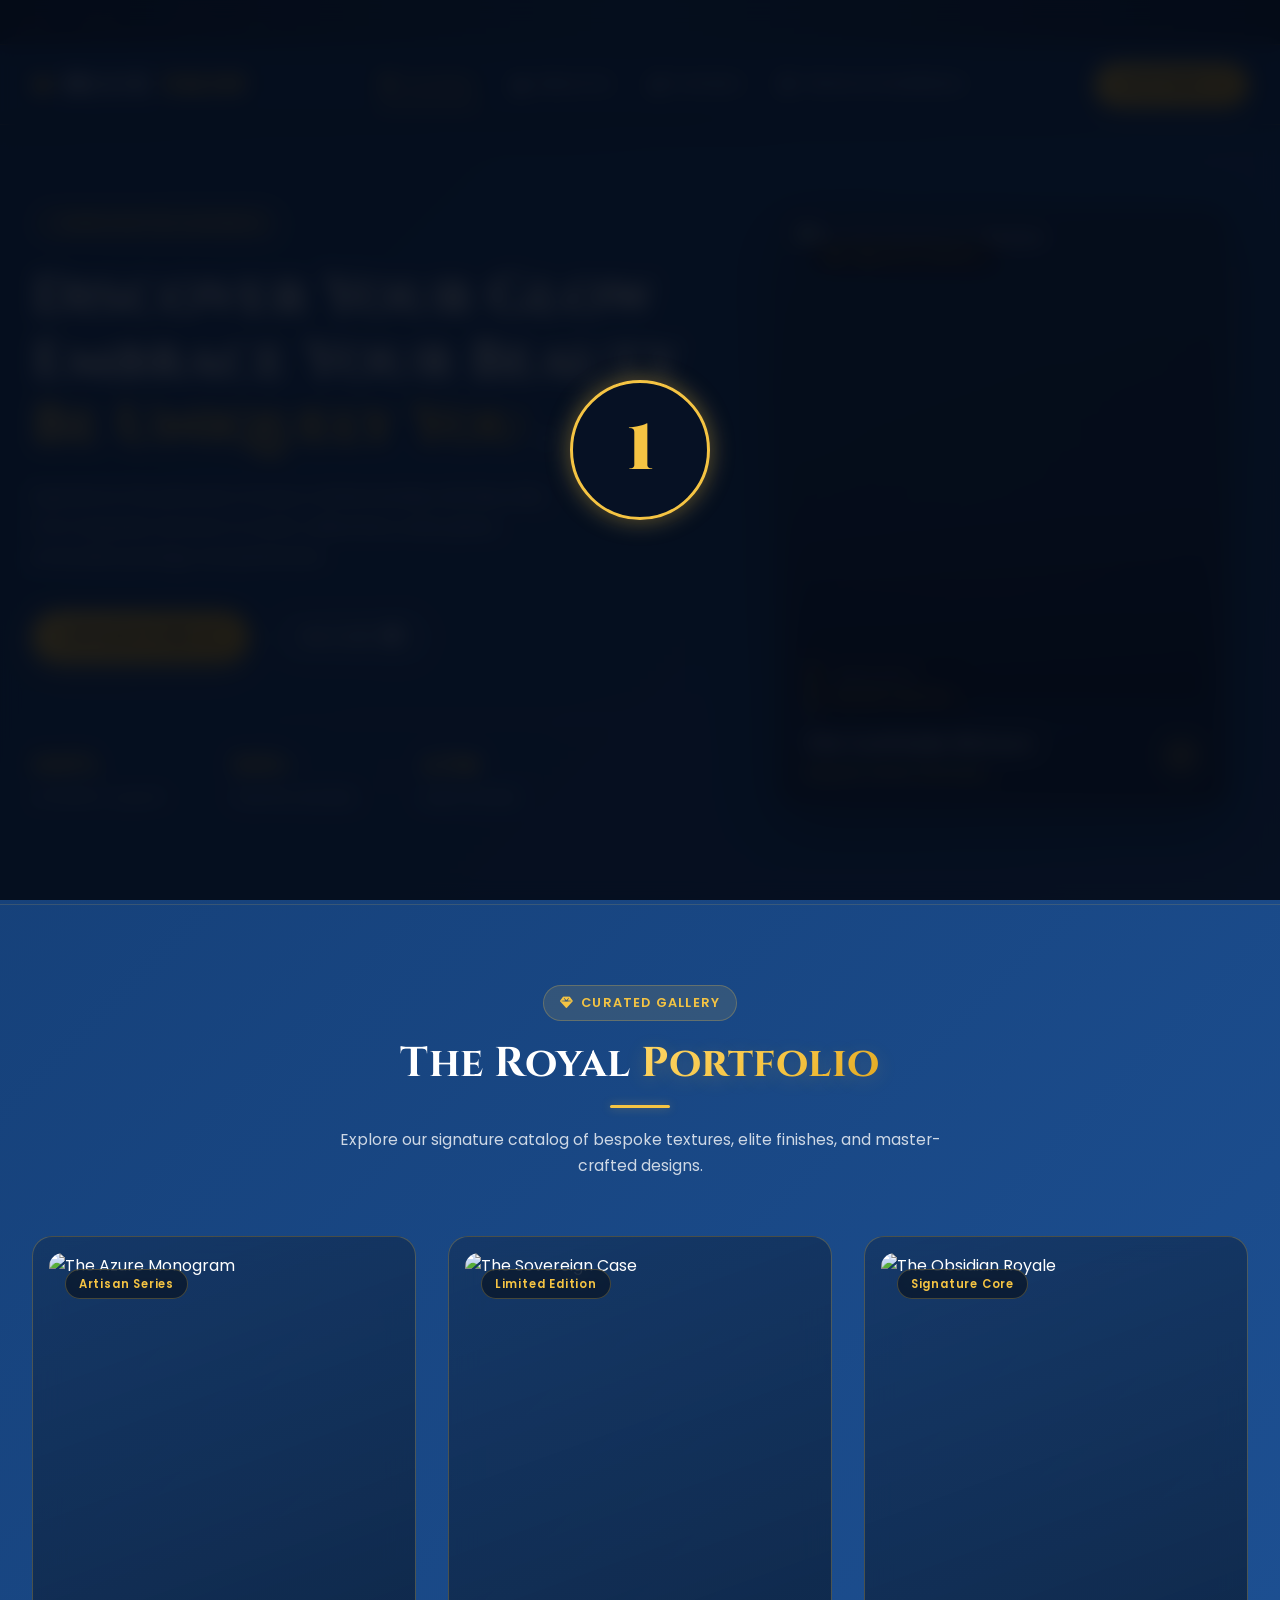
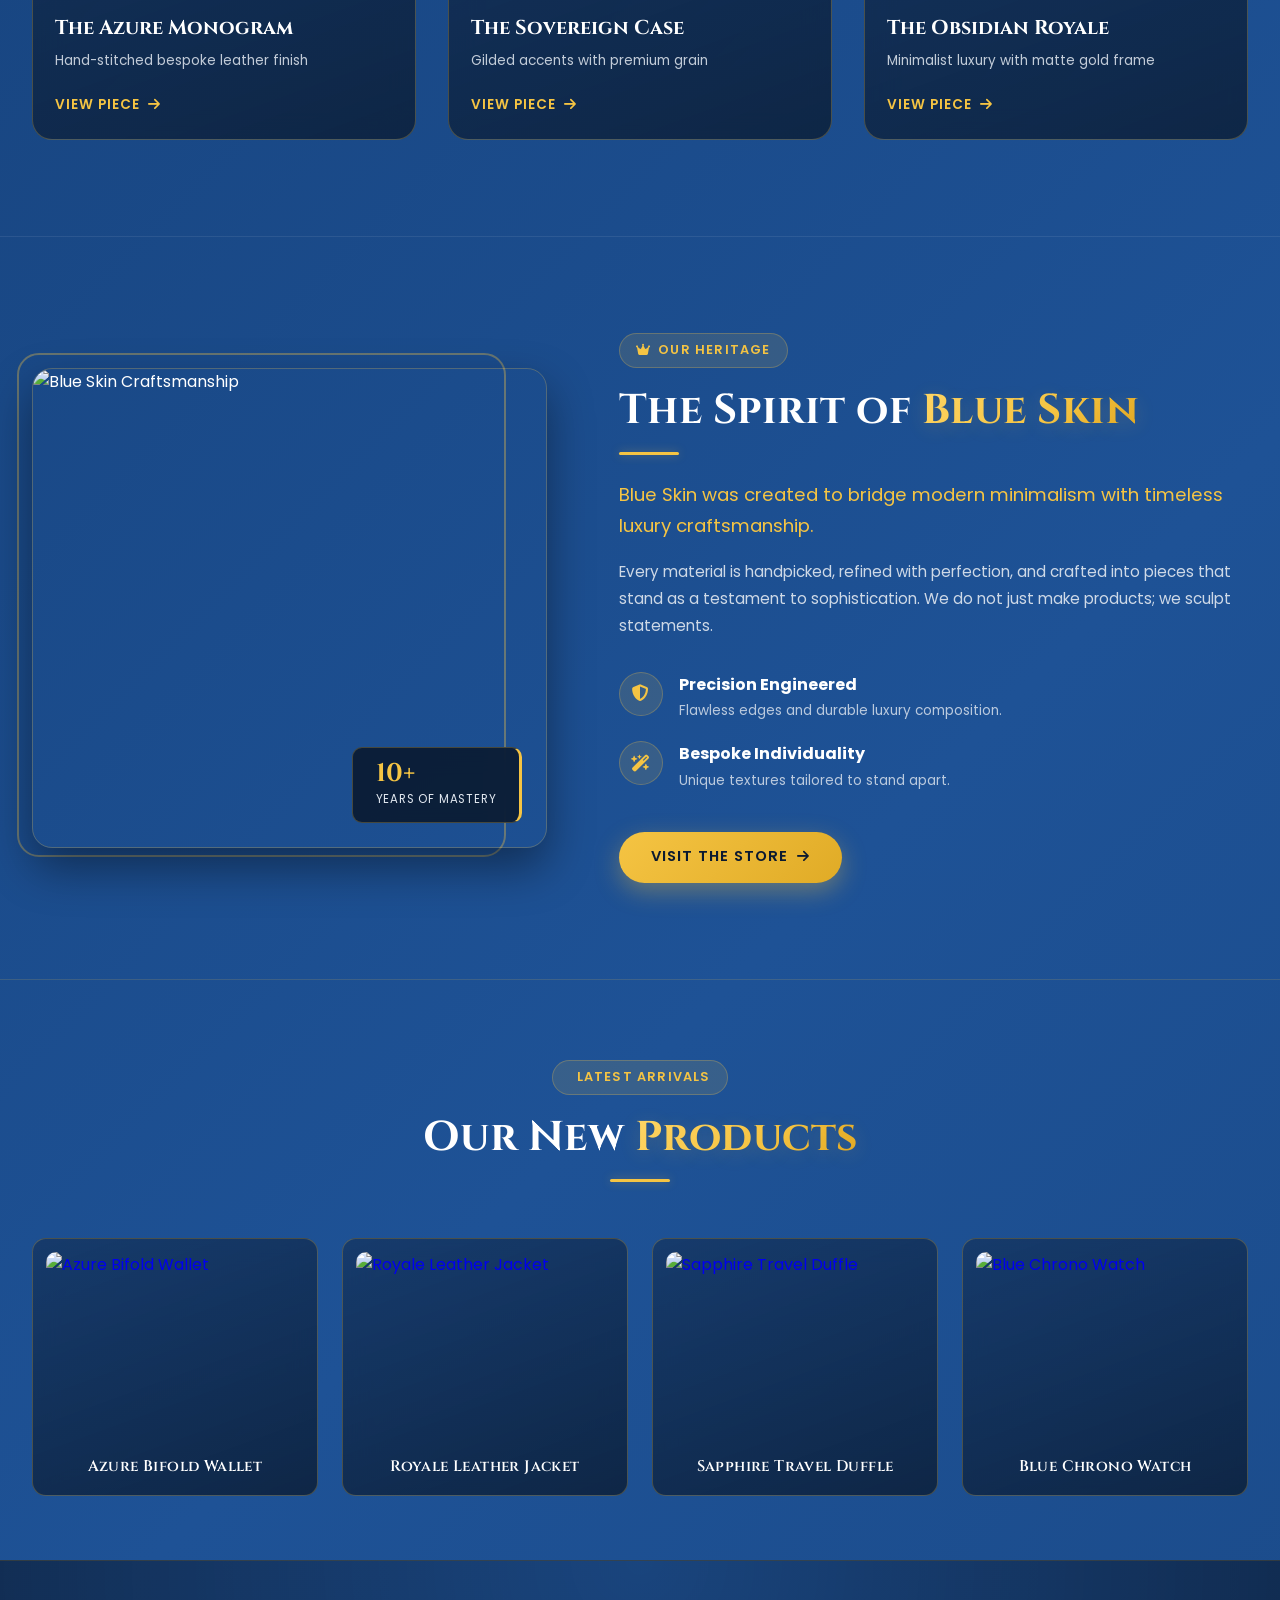
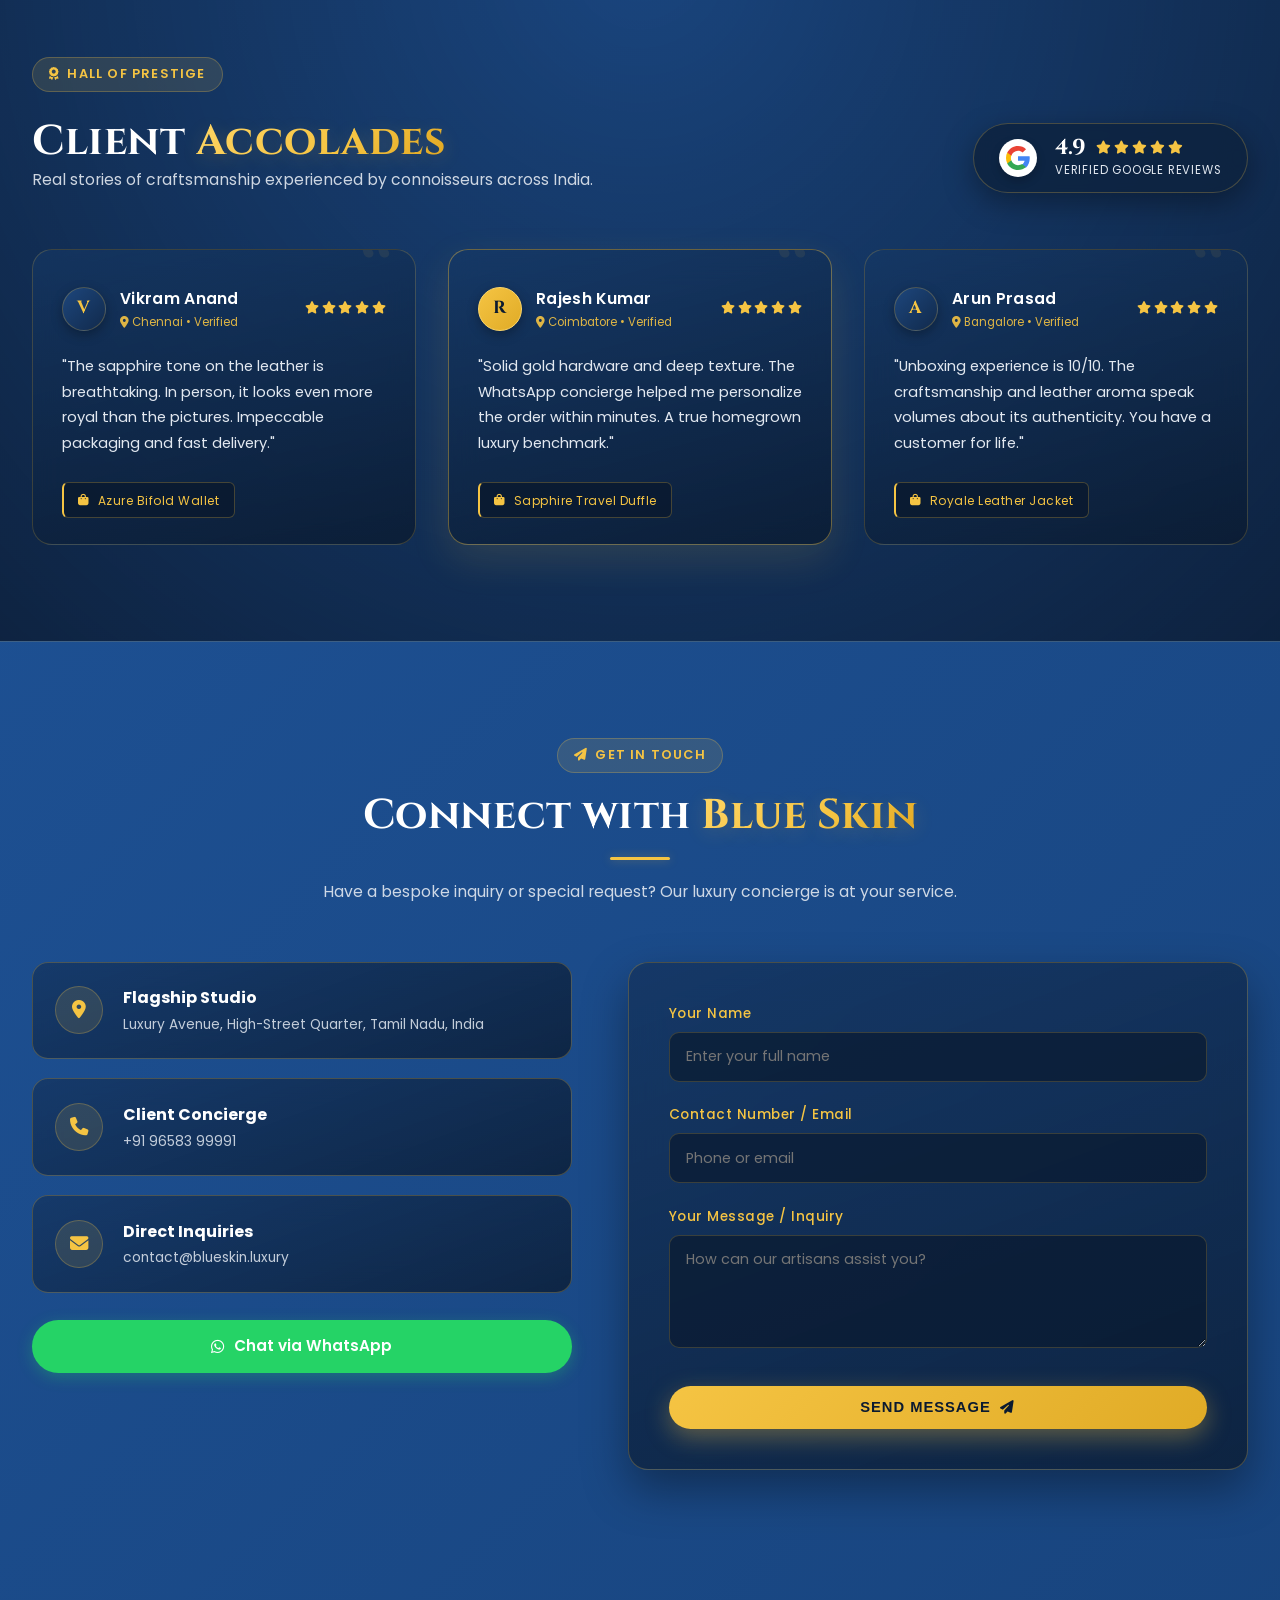
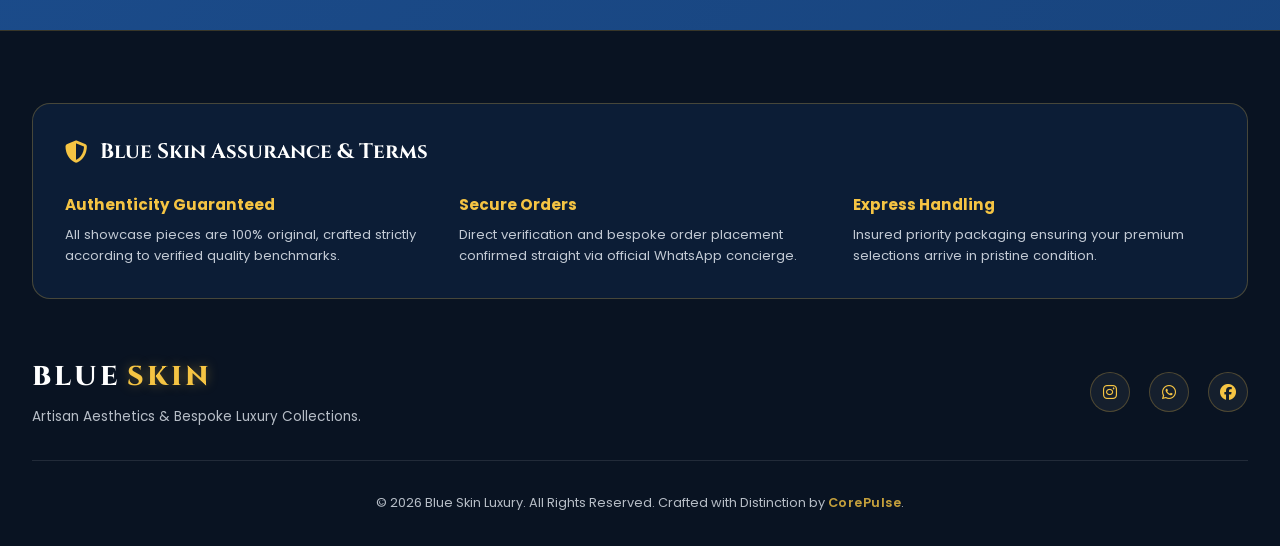
==== commit cf06902b: "Update fmt.Println message from 'Hello' to 'Goodbye'" ====
--- a/index.html
+++ b/index.html
@@ -39,7 +39,7 @@
                 <span class="ticker-dot" id="tickerDot2">•</span>
                 <span id="tickerWrap3"><span id="tickerItem3"></span></span>
             </div>
-            <!-- Seamless infinite scroll loop-kaga duplicate content -->
+            <!-- Seamless infinite scroll loop duplicate content -->
             <div class="ticker-content" aria-hidden="true">
                 <span id="tickerWrap1Dup"><span id="tickerItem1Dup"></span></span>
                 <span class="ticker-dot" id="tickerDot1Dup">•</span>
@@ -49,7 +49,7 @@
             </div>
         </div>
     </div>
-
+    
     <!-- 2. Header / Navigation Bar -->
     <header class="header">
         <nav class="nav-container">
@@ -982,5 +982,148 @@
                 .subscribe();
         }
     });
-    </script></body>
+
+    </script>
+
+    <!-- ===================================================== -->
+<!-- 3-2-1 CINEMATIC FLASH SALE POP-UP MODAL               -->
+<!-- ===================================================== -->
+<div id="frontFlashModal" style="display: none; position: fixed; inset: 0; background: rgba(4, 9, 19, 0.88); backdrop-filter: blur(10px); z-index: 99999; align-items: center; justify-content: center;">
+    
+    <!-- 3... 2... 1... Countdown Ring -->
+    <div id="frontCountdownRing" style="display: flex; flex-direction: column; align-items: center; justify-content: center; width: 140px; height: 140px; border-radius: 50%; border: 3px solid #f5c443; box-shadow: 0 0 25px rgba(245, 196, 67, 0.4); background: rgba(7, 18, 36, 0.95);">
+        <span id="frontCountdownNum" style="font-family: 'Cinzel', serif; font-size: 4rem; font-weight: 900; color: #f5c443;">3</span>
+    </div>
+
+    <!-- Luxury Offer Card -->
+    <div id="frontFlashCard" style="display: none; width: 440px; max-width: 90vw; background: #0c1527; border: 1.5px solid #f5c443; border-radius: 16px; padding: 2rem; box-shadow: 0 20px 60px rgba(0,0,0,0.8); text-align: center; position: relative;">
+        <button type="button" onclick="closeFrontFlashModal()" style="position: absolute; top: 12px; right: 16px; background: none; border: none; color: #94a3b8; font-size: 1.6rem; cursor: pointer;">&times;</button>
+        <span id="frontFlashEyebrow" style="font-size: 0.68rem; letter-spacing: 1.5px; font-weight: 800; color: #f5c443; display: block; margin-bottom: 0.5rem;">ROYAL PRIVILEGE</span>
+        <h3 id="frontFlashHeadline" style="font-size: 1.15rem; font-weight: 800; color: #ffffff; margin-bottom: 0.6rem; line-height: 1.3;">FESTIVE LUXURY OFFER</h3>
+        <p id="frontFlashDesc" style="font-size: 0.78rem; color: #94a3b8; line-height: 1.5; margin-bottom: 1.2rem;">Handcrafted luxury formulations.</p>
+        
+        <div style="background: rgba(245, 196, 67, 0.1); border: 1.2px dashed #f5c443; border-radius: 8px; padding: 0.75rem; margin-bottom: 1.2rem; cursor: pointer;" onclick="copyFrontFlashCode()">
+            <span id="frontFlashCode" style="font-family: 'JetBrains Mono', monospace; font-size: 1.3rem; font-weight: 900; color: #f5c443; letter-spacing: 2px;">BLUESKIN10</span>
+            <small style="display: block; font-size: 0.65rem; color: #94a3b8; margin-top: 2px;">Click to copy promo code</small>
+        </div>
+        
+        <a id="frontFlashBtnLink" href="shop.html" style="display: block; width: 100%; height: 42px; line-height: 42px; background: #f5c443; color: #040913; font-weight: 800; border-radius: 6px; text-decoration: none; font-size: 0.82rem;">Claim Privilege Now</a>
+    </div>
+
+</div>
+
+    
+    <!-- ===================================================== -->
+<!-- 3-2-1 FLASH POP-UP: SCROLL TRIGGER & AUTO-PREVIEW     -->
+<!-- ===================================================== -->
+<script>
+let hasFlashTriggered = false;
+
+async function getFlashModalConfig() {
+    let config = {
+        state: 'ACTIVE',
+        eyebrow: 'ROYAL PRIVILEGE ACCESS EXCLUSIVE',
+        headline: 'FESTIVE LUXURY OFFER: FLAT 10% OFF',
+        desc: 'Handcrafted luxury formulations. Claim exclusive code below.',
+        code: 'BLUESKIN10',
+        btnText: 'Claim Royal Privilege Now',
+        targetUrl: 'shop.html'
+    };
+
+    try {
+        const local = localStorage.getItem("BLUESKIN_FLASH_MODAL_CONFIG");
+        if (local) Object.assign(config, JSON.parse(local));
+    } catch(e) {}
+
+    if (window.dbClient) {
+        try {
+            const { data } = await window.dbClient.from('site_content').select('value').eq('key', 'flash_modal_config').single();
+            if (data && data.value) {
+                const cloud = typeof data.value === 'string' ? JSON.parse(data.value) : data.value;
+                Object.assign(config, cloud);
+            }
+        } catch(err) {}
+    }
+
+    return config;
+}
+
+async function trigger321FlashPopup() {
+    if (hasFlashTriggered) return;
+    hasFlashTriggered = true;
+
+    const config = await getFlashModalConfig();
+    if (config.state !== 'ACTIVE') return;
+
+    const modal = document.getElementById('frontFlashModal');
+    const ring = document.getElementById('frontCountdownRing');
+    const card = document.getElementById('frontFlashCard');
+    const num = document.getElementById('frontCountdownNum');
+
+    if (!modal) return;
+
+    // தகவல்களை நிரப்புதல்
+    if (document.getElementById('frontFlashEyebrow')) document.getElementById('frontFlashEyebrow').textContent = config.eyebrow;
+    if (document.getElementById('frontFlashHeadline')) document.getElementById('frontFlashHeadline').textContent = config.headline;
+    if (document.getElementById('frontFlashDesc')) document.getElementById('frontFlashDesc').textContent = config.desc;
+    if (document.getElementById('frontFlashCode')) document.getElementById('frontFlashCode').textContent = config.code;
+    
+    const btn = document.getElementById('frontFlashBtnLink');
+    if (btn) {
+        btn.textContent = config.btnText;
+        btn.href = config.targetUrl || 'shop.html';
+    }
+
+    // 3... 2... 1... கவுண்டவுன் திரையிடல்
+    modal.style.display = 'flex';
+    if (ring) ring.style.display = 'flex';
+    if (card) card.style.display = 'none';
+
+    let count = 3;
+    if (num) num.textContent = count;
+
+    const timer = setInterval(() => {
+        count--;
+        if (count > 0) {
+            if (num) num.textContent = count;
+        } else {
+            clearInterval(timer);
+            if (ring) ring.style.display = 'none';
+            if (card) card.style.display = 'block';
+        }
+    }, 850);
+}
+
+// பயனர் Reviews / Rating பகுதிக்கு அல்லது 50% கீழே ஸ்க்ரோல் செய்யும்போது இயங்கும் ட்ரிக்கர்
+window.addEventListener('scroll', () => {
+    if (hasFlashTriggered) return;
+
+    const scrollPos = window.scrollY + window.innerHeight;
+    const pageHeight = document.documentElement.scrollHeight;
+
+    // பக்கத்தின் 50% தாண்டினாலோ அல்லது Reviews செக்ஷன் கண்ணில் பட்டாலோ ட்ரிக்கர் ஆகும்
+    const reviewSection = document.querySelector('.reviews-section, .testimonials-section, #reviews, #testimonials');
+    const isAtReviews = reviewSection && reviewSection.getBoundingClientRect().top < window.innerHeight;
+
+    if (isAtReviews || scrollPos > pageHeight * 0.5) {
+        trigger321FlashPopup();
+    }
+});
+
+// பாப்-அப் மூடுதல்
+window.closeFrontFlashModal = function() {
+    const modal = document.getElementById('frontFlashModal');
+    if (modal) modal.style.display = 'none';
+};
+
+// கூப்பனை காப்பி செய்தல் (எந்தப் பக்க மாற்றமும் இன்றி அதே பக்கத்தில் இருக்கும்)
+window.copyFrontFlashCode = function() {
+    const code = document.getElementById('frontFlashCode')?.textContent || 'BLUESKIN10';
+    navigator.clipboard.writeText(code).then(() => {
+        alert(`🎉 கூப்பன் கோடு '${code}' காப்பி செய்யப்பட்டது! நீங்கள் ஷாப்பிங் செய்யும்போது இதைப் பயன்படுத்தலாம்.`);
+    });
+};
+</script>
+    
+</body>
 </html>
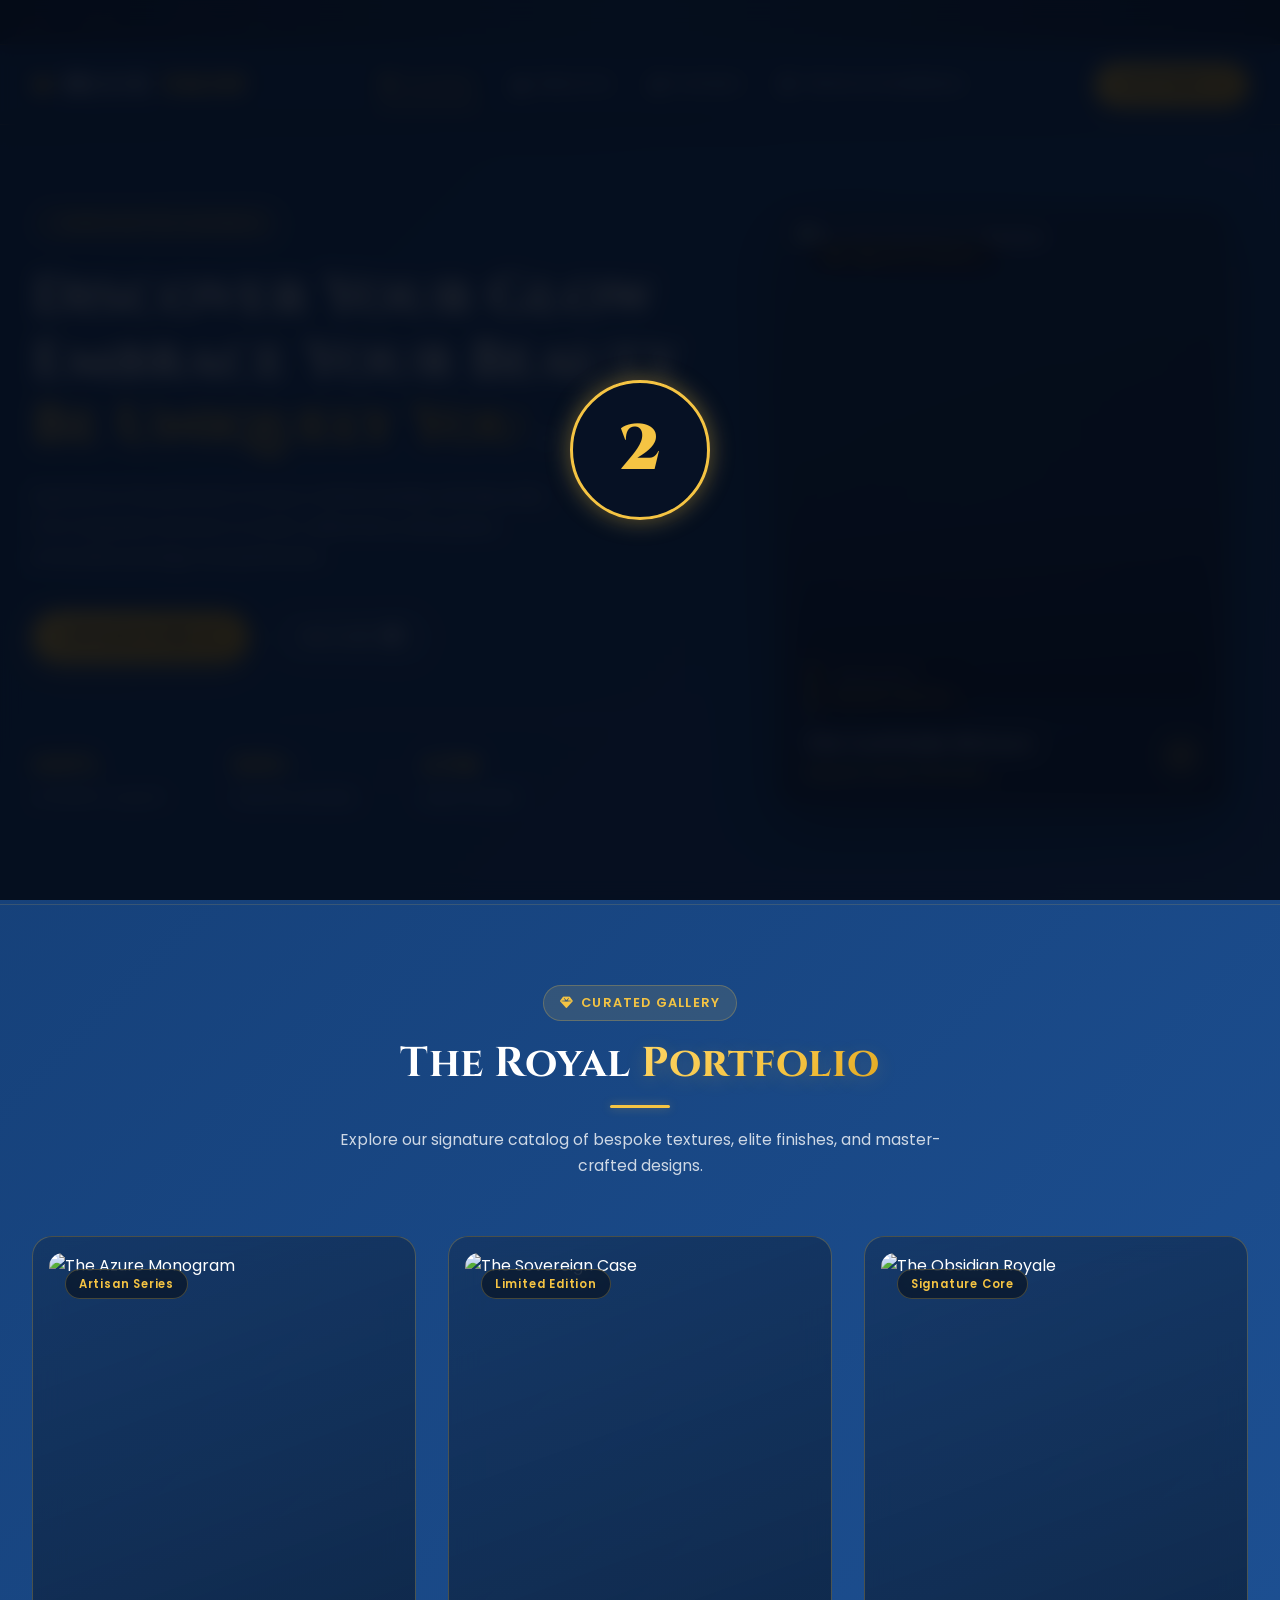
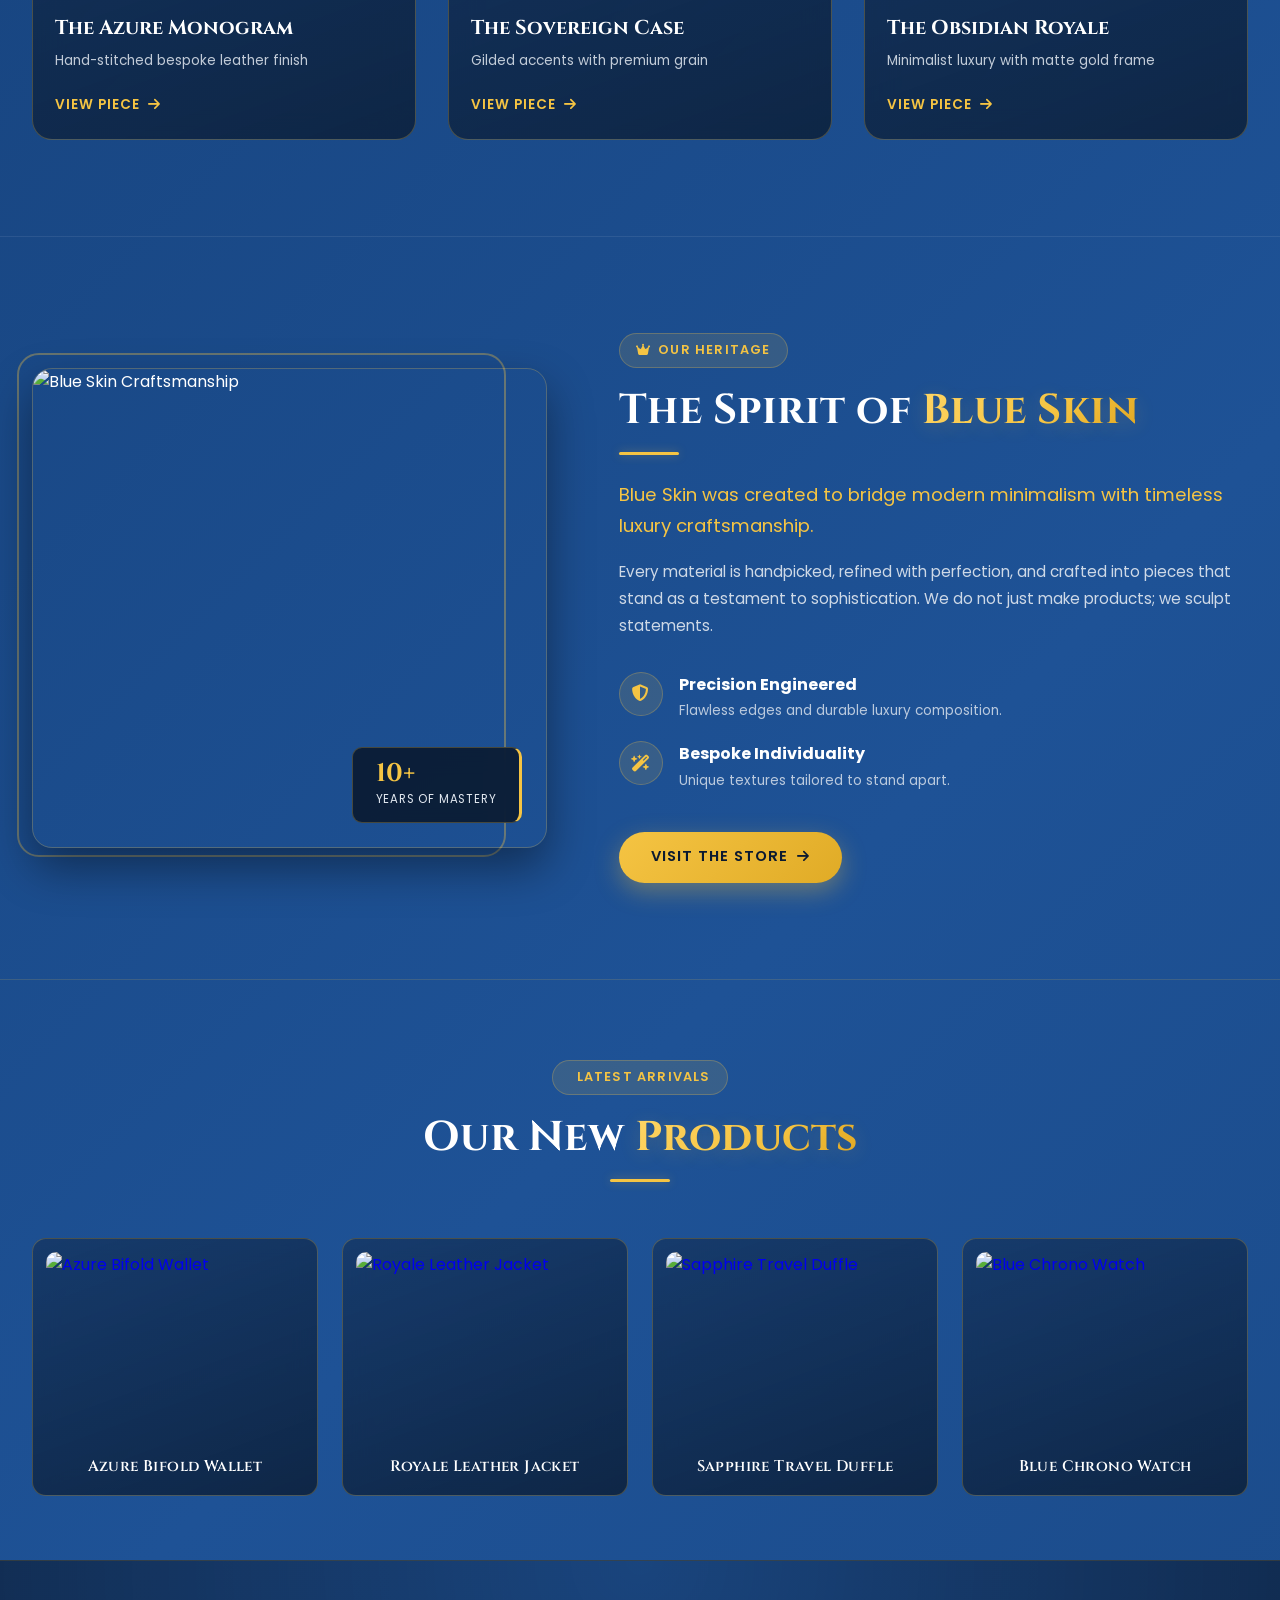
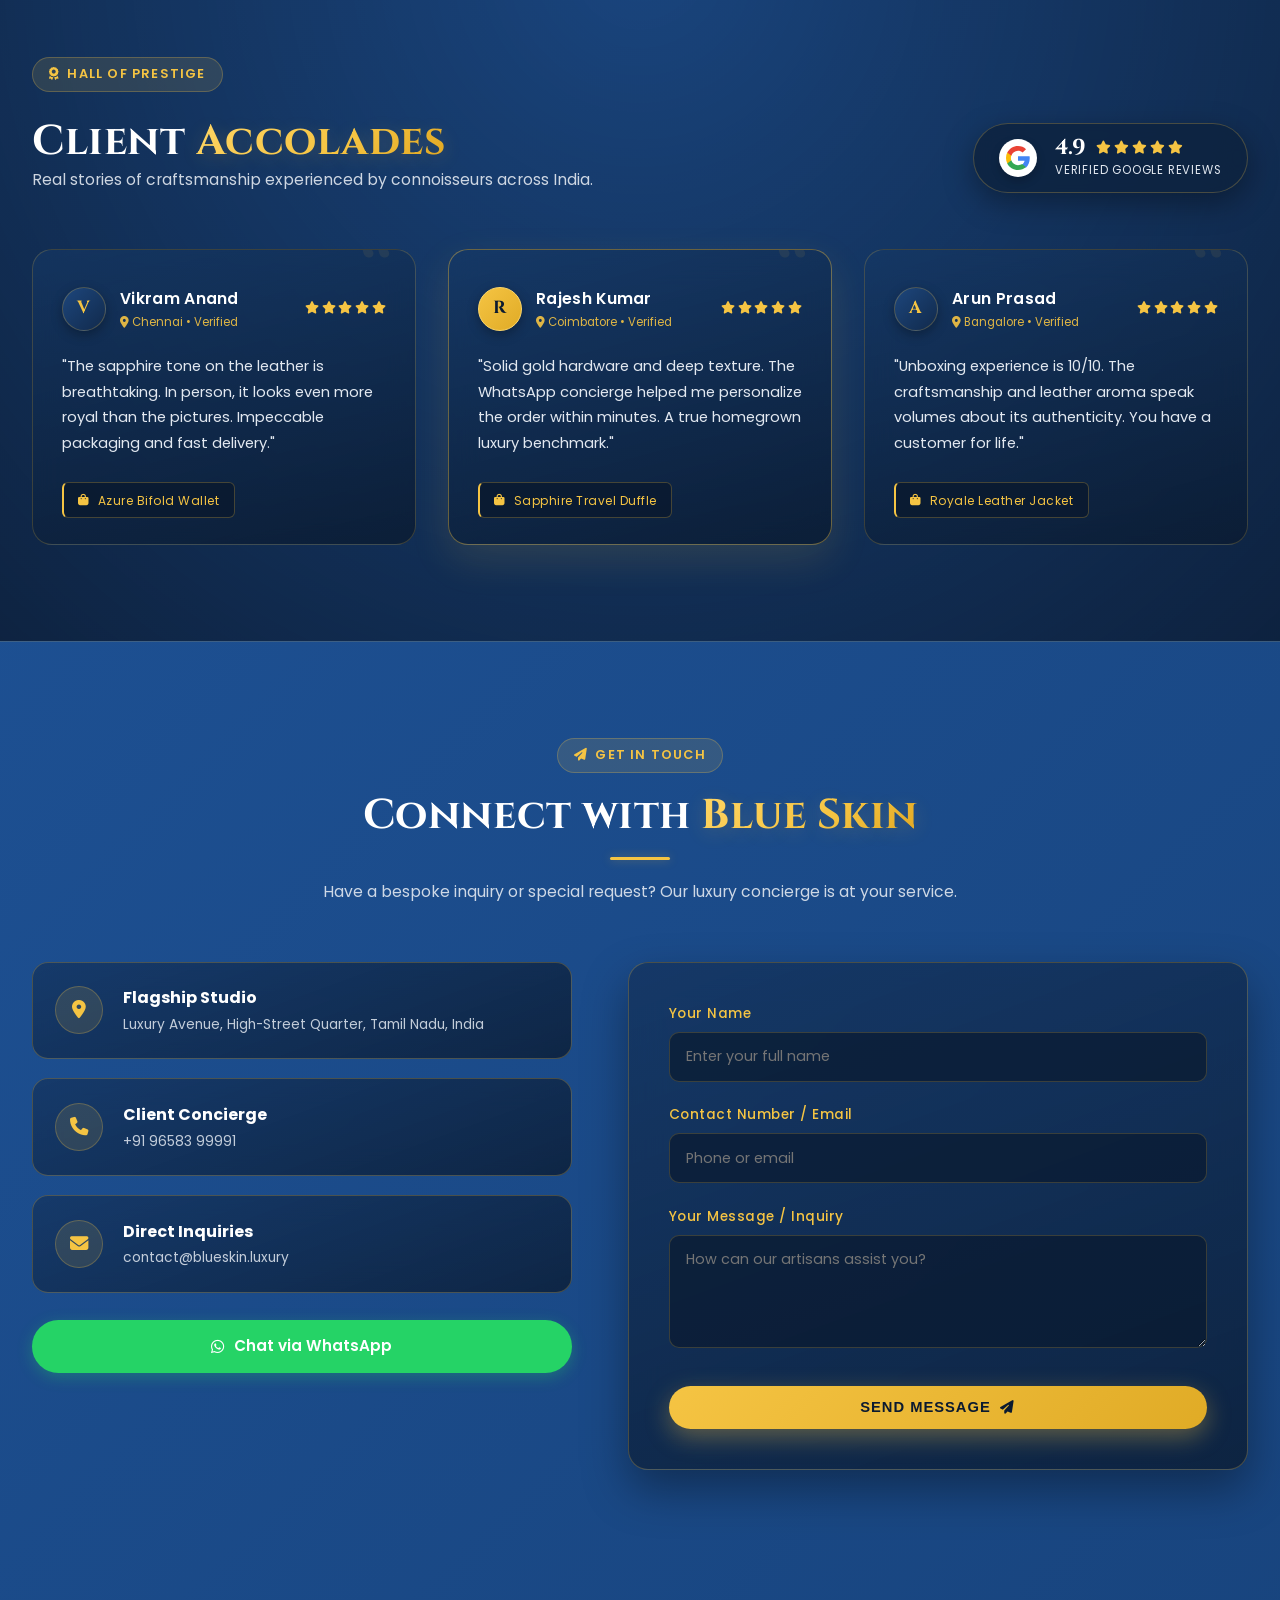
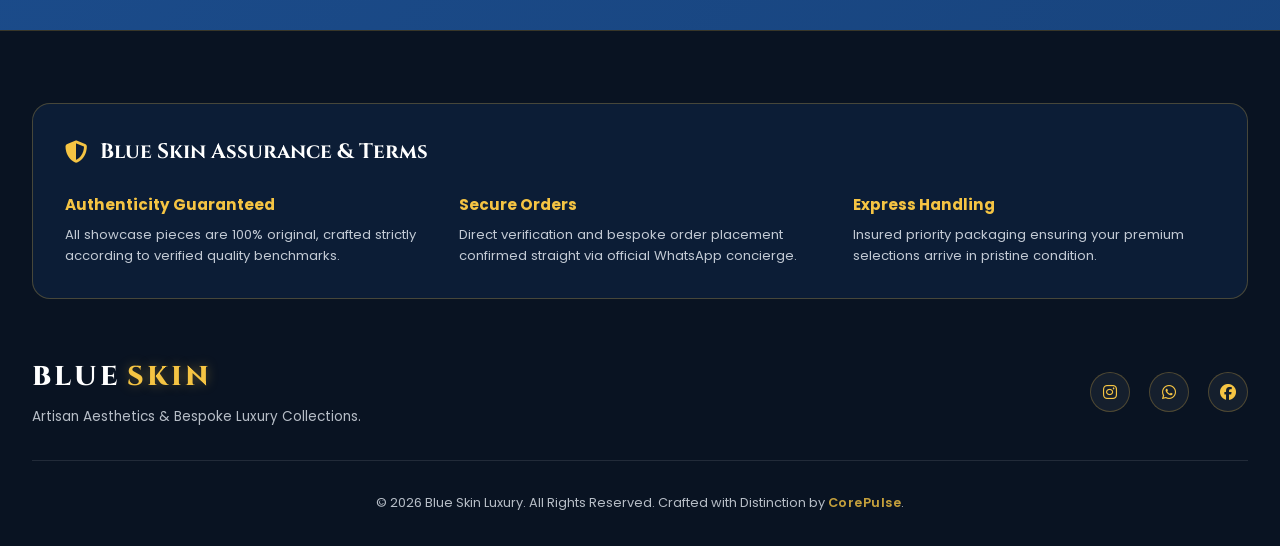
==== commit 11be0003: "Update print statement from 'Hello' to 'Goodbye'" ====
--- a/index.html
+++ b/index.html
@@ -1116,11 +1116,11 @@
     if (modal) modal.style.display = 'none';
 };
 
-// கூப்பனை காப்பி செய்தல் (எந்தப் பக்க மாற்றமும் இன்றி அதே பக்கத்தில் இருக்கும்)
+// Copy Promo Code (100% Luxury English Notification)
 window.copyFrontFlashCode = function() {
     const code = document.getElementById('frontFlashCode')?.textContent || 'BLUESKIN10';
     navigator.clipboard.writeText(code).then(() => {
-        alert(`🎉 கூப்பன் கோடு '${code}' காப்பி செய்யப்பட்டது! நீங்கள் ஷாப்பிங் செய்யும்போது இதைப் பயன்படுத்தலாம்.`);
+        alert(`Privilege code '${code}' copied to clipboard! Apply at checkout for your exclusive savings.`);
     });
 };
 </script>
--- a/css/style.css
+++ b/css/style.css
@@ -5248,4 +5248,35 @@
 .mobile-only-checkout-bar,
 .mobile-only-back-btn {
     display: none !important;
-}+}
+/* ==========================================================================
+   DESKTOP & MOBILE COUPON INPUT ROW FIX (ZERO OVERFLOW)
+   ========================================================================== */
+.checkout-coupon-container {
+    width: 100% !important;
+    box-sizing: border-box !important;
+    overflow: hidden !important;
+}
+
+.checkout-coupon-container > div {
+    display: flex !important;
+    gap: 8px !important;
+    width: 100% !important;
+    box-sizing: border-box !important;
+}
+
+#checkoutCouponInput {
+    flex: 1 1 auto !important;
+    min-width: 0 !important;
+    box-sizing: border-box !important;
+    height: 40px !important;
+}
+
+.checkout-coupon-container button,
+.btn-apply-coupon {
+    flex: 0 0 auto !important;
+    height: 40px !important;
+    padding: 0 16px !important;
+    white-space: nowrap !important;
+    box-sizing: border-box !important;
+}
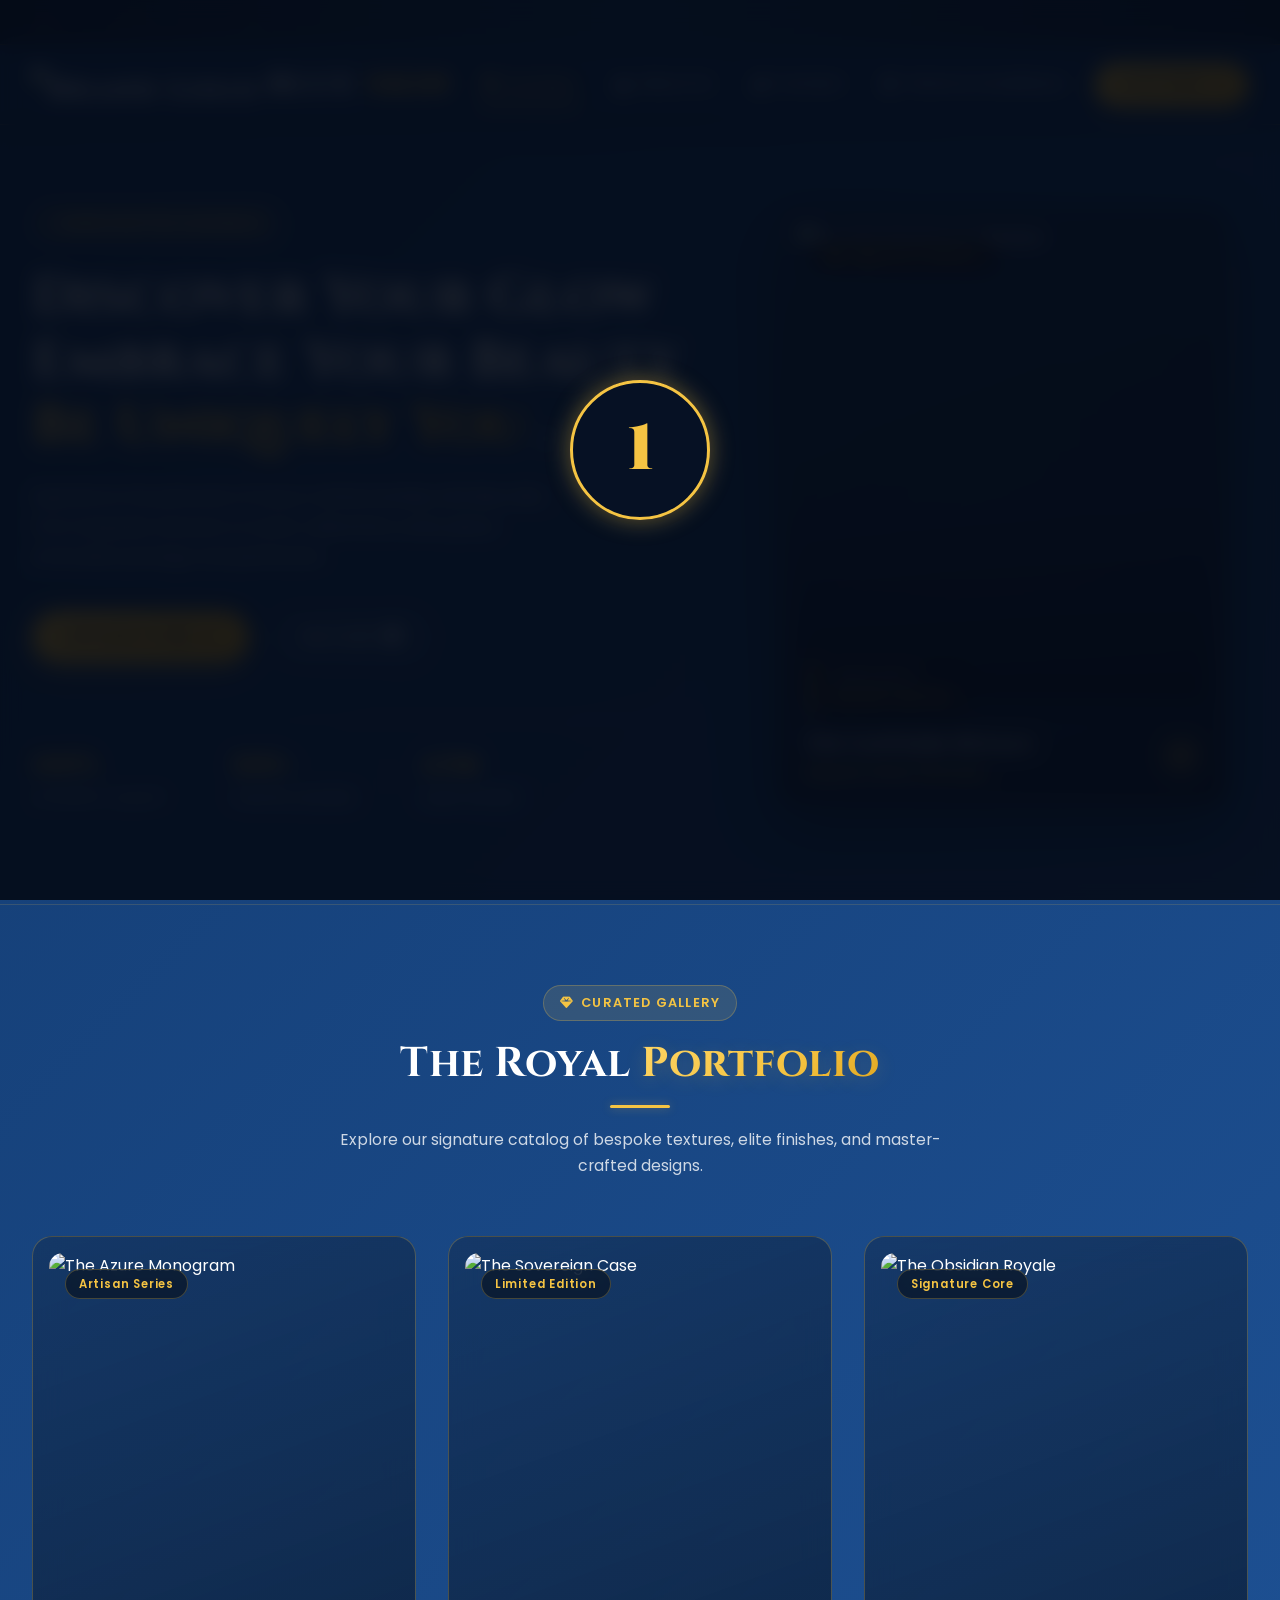
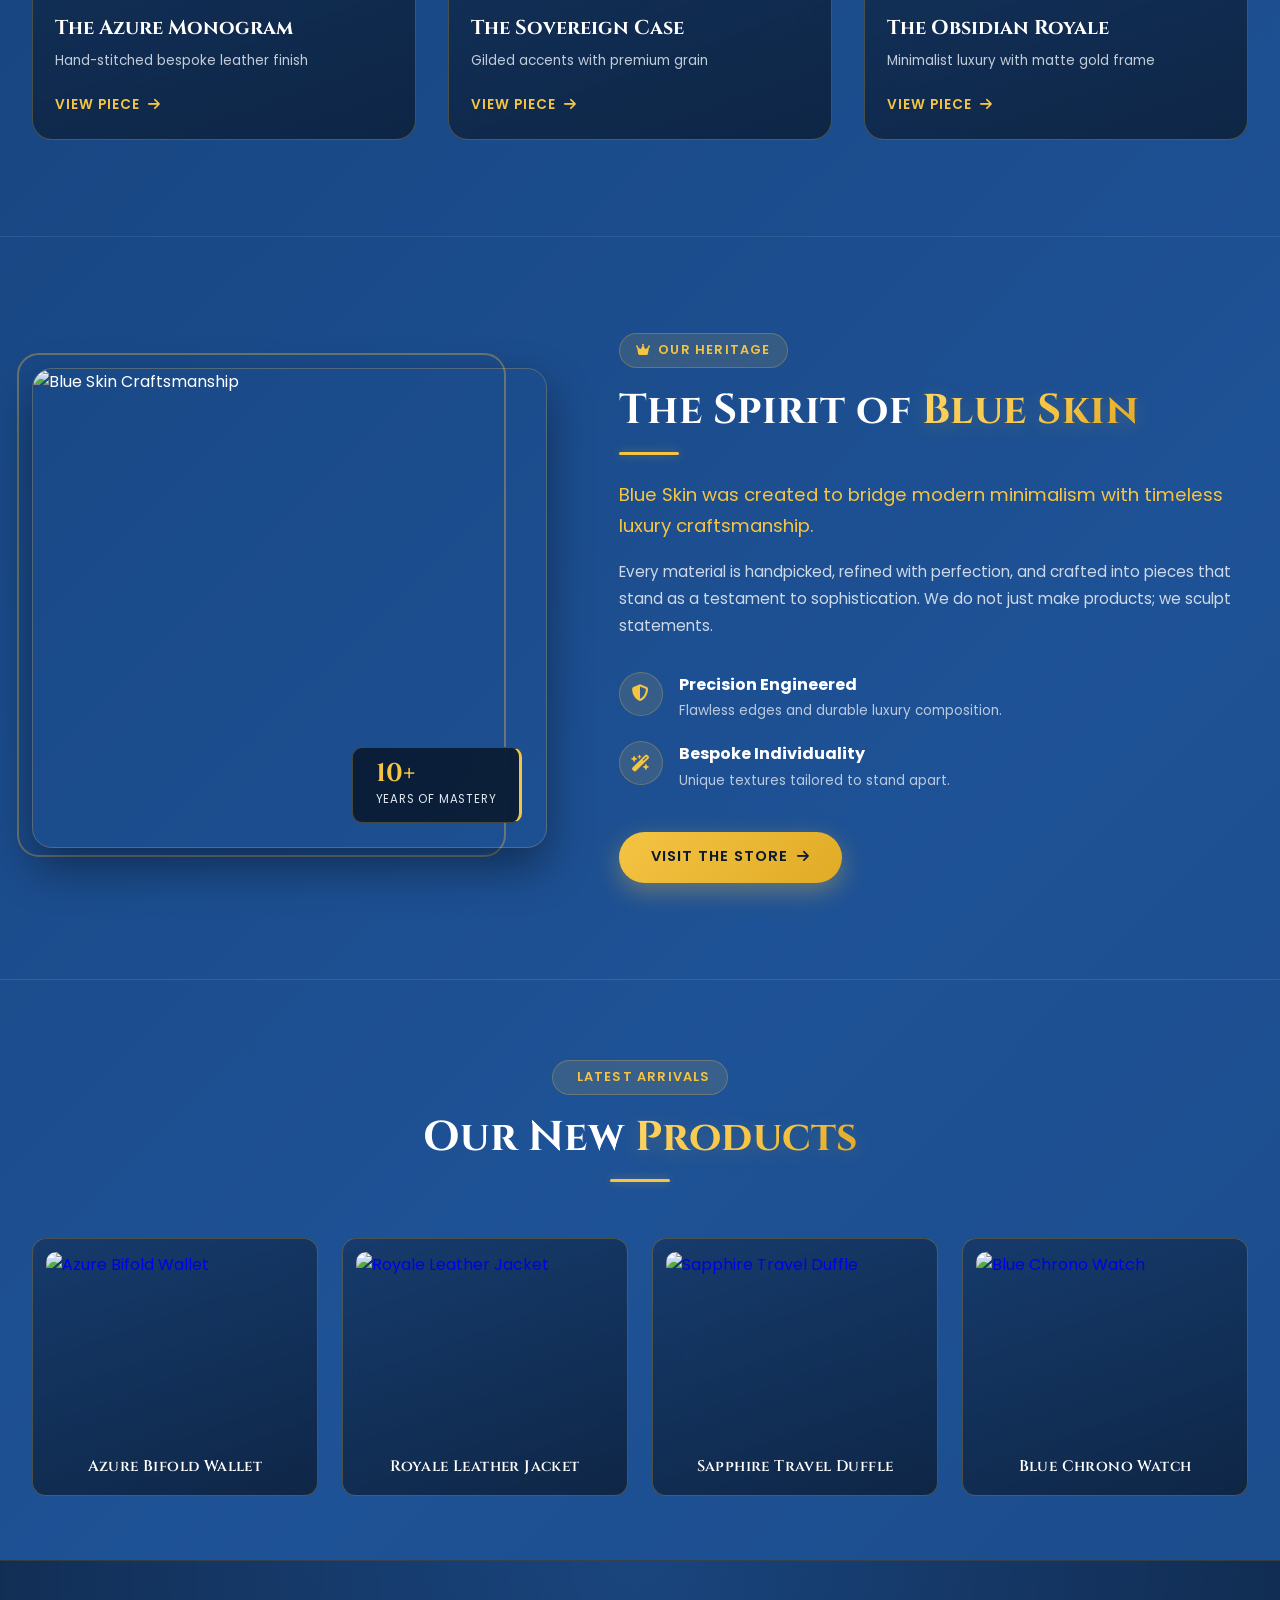
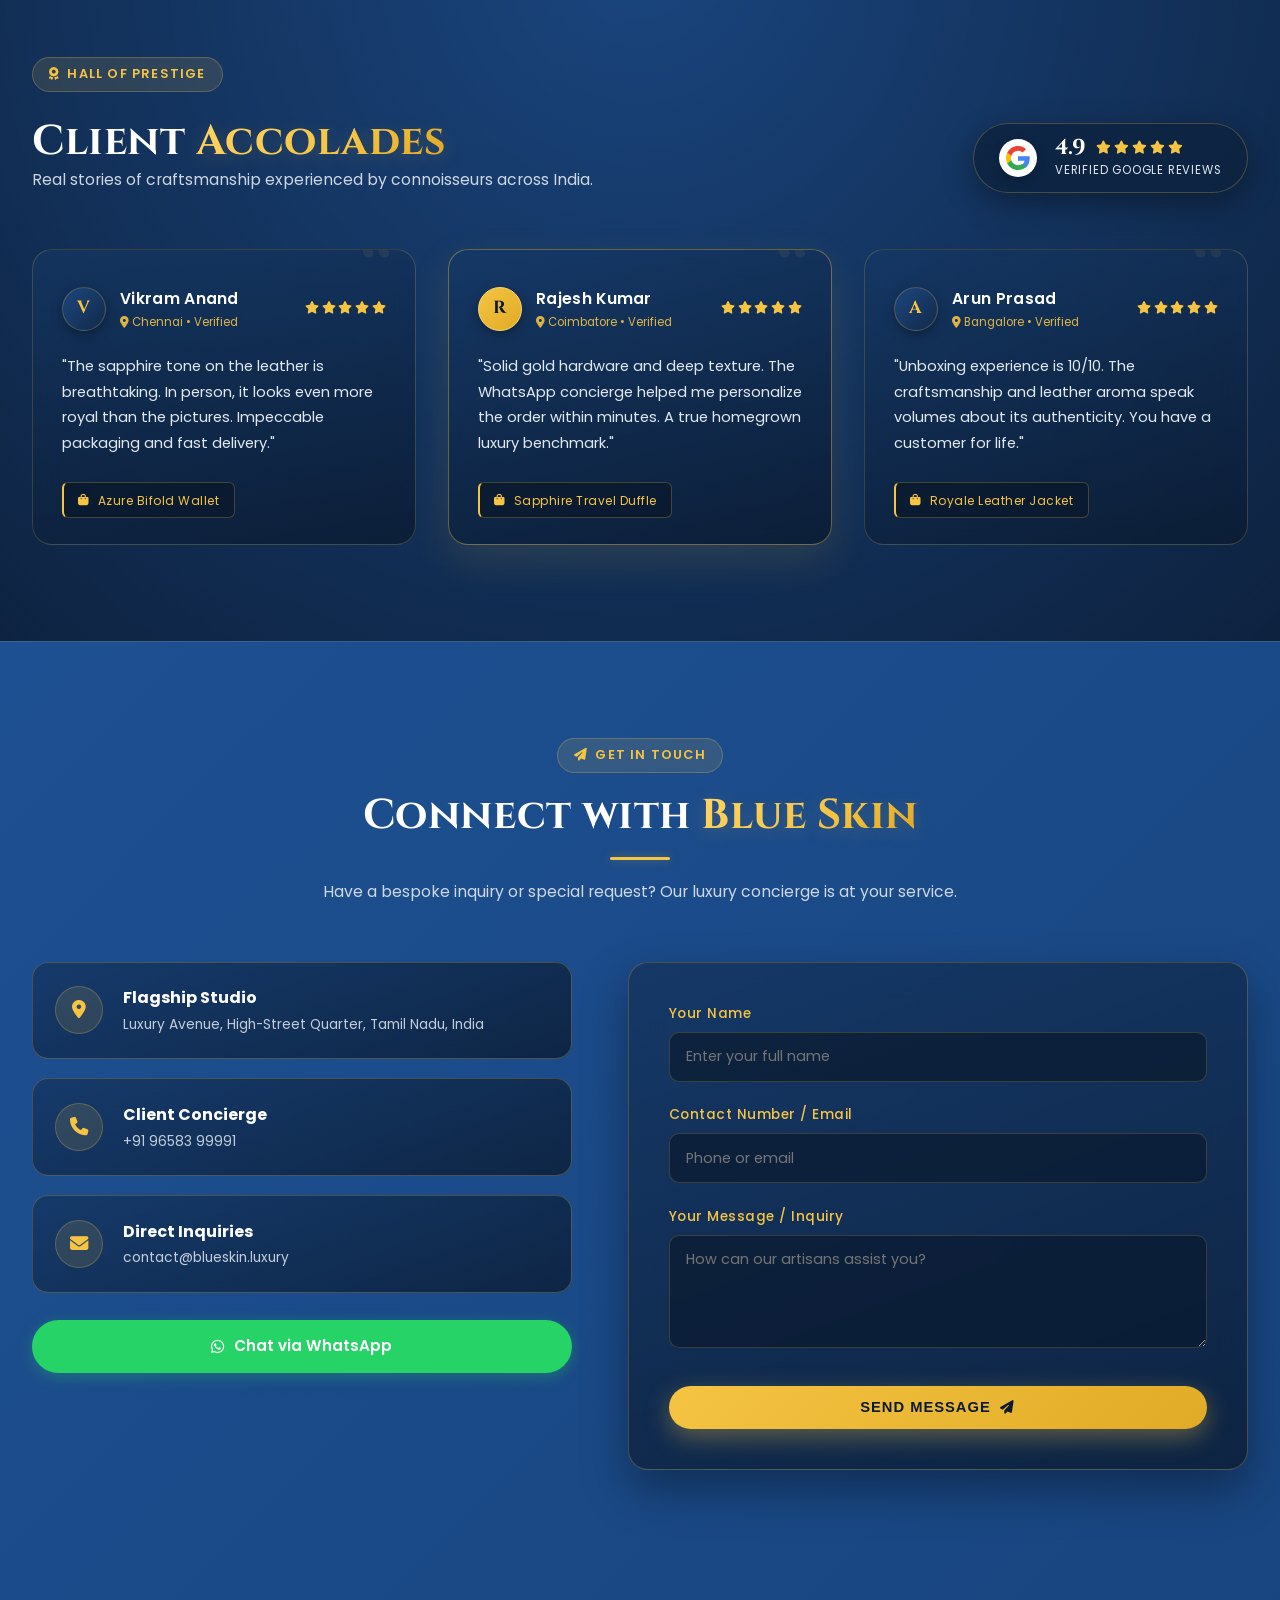
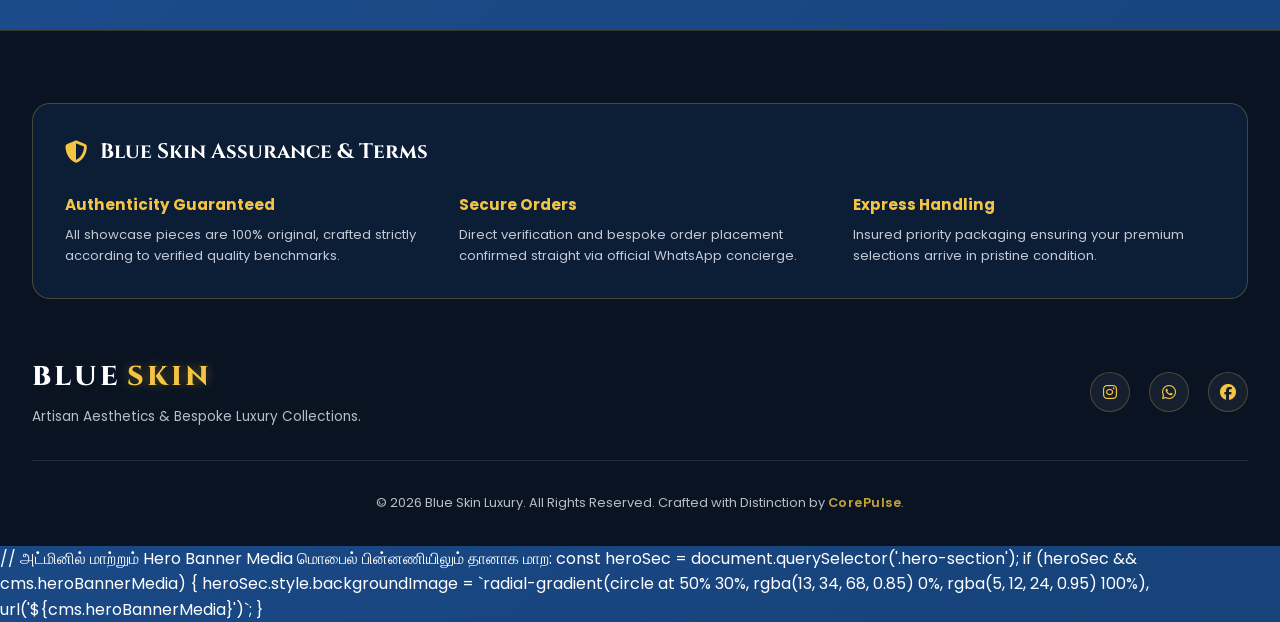
==== commit 441015d7: "Update print statement from 'Hello' to 'Goodbye'" ====
--- a/index.html
+++ b/index.html
@@ -1124,6 +1124,12 @@
     });
 };
 </script>
+
+    // அட்மினில் மாற்றும் Hero Banner Media மொபைல் பின்னணியிலும் தானாக மாற:
+const heroSec = document.querySelector('.hero-section');
+if (heroSec && cms.heroBannerMedia) {
+    heroSec.style.backgroundImage = `radial-gradient(circle at 50% 30%, rgba(13, 34, 68, 0.85) 0%, rgba(5, 12, 24, 0.95) 100%), url('${cms.heroBannerMedia}')`;
+}
     
 </body>
 </html>
--- a/css/style.css
+++ b/css/style.css
@@ -5280,3 +5280,269 @@
     white-space: nowrap !important;
     box-sizing: border-box !important;
 }
+
+/* ========================================================================== */
+/* INDEX.HTML - BALANCED MOBILE HEADER, LOGO & BUTTON PROPORTIONS            */
+/* ========================================================================== */
+@media screen and (max-width: 768px) {
+
+    /* 1. ஹெடர் ஃப்ரேம் உயரம் (கச்சிதமான ஆடம்பர அளவு) */
+    header,
+    .header {
+        height: 54px !important;
+        min-height: 54px !important;
+        max-height: 54px !important;
+        padding: 0 !important;
+        position: sticky !important;
+        top: 0 !important;
+        z-index: 1000 !important;
+        display: flex !important;
+        align-items: center !important;
+        box-sizing: border-box !important;
+    }
+
+    .header .nav-container,
+    .nav-container {
+        height: 100% !important;
+        min-height: 54px !important;
+        max-height: 54px !important;
+        display: flex !important;
+        flex-direction: row !important;
+        justify-content: space-between !important;
+        align-items: center !important;
+        padding: 0 14px !important;
+        margin: 0 !important;
+        width: 100% !important;
+        box-sizing: border-box !important;
+    }
+
+    /* 2. பிராண்ட் பகுதி & லோகோ ரேப்பர் */
+    .header .nav-left-brand,
+    .header .brand-wrap,
+    .nav-left-brand {
+        display: flex !important;
+        align-items: center !important;
+        height: 100% !important;
+    }
+
+    /* பிராண்ட் பெயர்: தெளிவான கம்பீரமான அளவு */
+    .header .logo,
+    .nav-container .logo,
+    .logo {
+        font-family: 'Cinzel', serif !important;
+        font-size: 1.25rem !important;        /* மிகச் சிறியதாக இல்லாமல் சரியான பார்வை அளவு */
+        font-weight: 700 !important;
+        letter-spacing: 1px !important;
+        line-height: 1 !important;
+        display: inline-flex !important;
+        align-items: center !important;
+        gap: 8px !important;
+        white-space: nowrap !important;
+        margin: 0 !important;
+        padding: 0 !important;
+    }
+
+    /* லோகோ இமேஜ் / SVG: தெளிவான 28px அளவு */
+    .header .logo img,
+    .logo img,
+    .brand-logo-img,
+    .header .logo svg,
+    .logo svg {
+        width: auto !important;
+        height: 28px !important;              /* 22px-ல் இருந்து 28px-க்கு உயர்த்தப்பட்டுள்ளது */
+        max-height: 28px !important;
+        max-width: 36px !important;
+        object-fit: contain !important;
+        display: inline-block !important;
+        margin: 0 !important;
+    }
+
+    /* கிரீடம் ஐகான் (Icon Font-ஆக இருந்தால்) */
+    .logo .brand-emblem,
+    .logo i {
+        font-size: 1rem !important;
+        line-height: 1 !important;
+    }
+
+    /* 3. வலதுபுற Shop Creations பட்டன் விகிதம் */
+    .header .nav-actions,
+    .nav-actions {
+        display: flex !important;
+        align-items: center !important;
+        height: 100% !important;
+        margin: 0 !important;
+        padding: 0 !important;
+    }
+
+    .header a[href*="shop.html"],
+    .header .btn-primary-gold,
+    .nav-actions .btn-primary-gold,
+    .btn-shop-creations {
+        display: inline-flex !important;
+        align-items: center !important;
+        justify-content: center !important;
+        gap: 6px !important;
+        padding: 7px 14px !important;
+        font-size: 0.72rem !important;
+        font-weight: 700 !important;
+        letter-spacing: 0.6px !important;
+        text-transform: uppercase !important;
+        border-radius: 20px !important;
+        height: 34px !important;              /* லோகோ அளவிற்கு நிகரான 34px உயரம் */
+        min-height: 34px !important;
+        max-height: 34px !important;
+        box-sizing: border-box !important;
+        white-space: nowrap !important;
+        box-shadow: 0 2px 10px rgba(245, 196, 67, 0.3) !important;
+    }
+
+    .header a[href*="shop.html"] i,
+    .header .btn-primary-gold i {
+        font-size: 0.68rem !important;
+    }
+
+    /* டெஸ்க்டாப் மெனு ஐட்டம்களை மறைத்தல் */
+    .header .nav-links {
+        display: none !important;
+    }
+}
+
+/* ========================================================================== */
+/* SHOP.HTML - BRAND LOGO RESTORATION & UNIFORMITY                           */
+/* ========================================================================== */
+.nav-left-brand .brand-emblem,
+.logo .brand-emblem {
+    display: inline-flex !important;
+    align-items: center !important;
+    justify-content: center !important;
+    color: #f5c443 !important;
+    margin-right: 6px !important;
+    font-size: 1.05rem !important;
+    line-height: 1 !important;
+}
+
+.brand-emblem i,
+.logo i {
+    color: #f5c443 !important;
+    font-size: 1.05rem !important;
+}
+
+/* மொபைல் திரையில் லோகோவின் அளவு */
+@media screen and (max-width: 768px) {
+    .nav-left-brand .brand-emblem,
+    .logo .brand-emblem {
+        font-size: 0.95rem !important;
+        margin-right: 5px !important;
+    }
+}
+/* ========================================================================== */
+/* UNIFIED BRAND LOGO FOR BOTH INDEX & SHOP PAGES (DESKTOP & MOBILE)          */
+/* ========================================================================== */
+
+/* டெஸ்க்டாப் வியூ லோகோ */
+.nav-left-brand .logo,
+.header .logo {
+    display: inline-flex !important;
+    align-items: center !important;
+    gap: 8px !important;
+    text-decoration: none !important;
+}
+
+#shopBrandLogoImg,
+#navBrandLogoImg,
+.brand-logo-img {
+    height: 32px !important;
+    max-height: 32px !important;
+    width: auto !important;
+    object-fit: contain !important;
+    display: inline-block !important;
+    vertical-align: middle !important;
+}
+
+/* மொபைல் வியூ லோகோ & பிராண்ட் பெயர் சமநிலை (Screen <= 768px) */
+@media screen and (max-width: 768px) {
+    #shopBrandLogoImg,
+    #navBrandLogoImg,
+    .brand-logo-img {
+        height: 28px !important;
+        max-height: 28px !important;
+        max-width: 36px !important;
+        display: inline-block !important;
+        vertical-align: middle !important;
+    }
+
+    .nav-left-brand .logo,
+    .header .logo {
+        font-size: 1.22rem !important;
+        gap: 6px !important;
+    }
+
+    /* அட்மினில் இமேஜ் லோகோ இருக்கும்போது மட்டும் ஐகானை மறைக்க */
+    .has-logo-img #shopBrandLogoFallback,
+    .has-logo-img .brand-emblem {
+        display: none !important;
+    }
+}
+
+/* ========================================================================== */
+/* CLEAN TICKER & LOGO-ONLY HEADER (NO UNWANTED CROWNS / ICONS)               */
+/* ========================================================================== */
+
+/* 1. டாப் டிக்கர் பார்: ஐகான்கள் இன்றி சுத்தமான டெக்ஸ்ட் & டாட் */
+.top-ticker-bar .ticker-content i {
+    display: none !important; /* ஏதேனும் ஐகான்கள் இருந்தால் முழுமையாக மறைத்தல் */
+}
+
+.top-ticker-bar .ticker-content span {
+    display: inline-flex !important;
+    align-items: center !important;
+}
+
+.top-ticker-bar .ticker-dot {
+    margin: 0 12px !important;
+    color: #f5c443 !important;
+    font-size: 0.9rem !important;
+    display: inline-block !important;
+}
+
+/* 2. கிரீடம் ஐகானை டெஸ்க்டாப் & மொபைல் இரண்டிலும் அடியோடு நீக்குதல் */
+.brand-emblem,
+.nav-left-brand .brand-emblem,
+.logo .brand-emblem,
+.nav-left-brand i.fa-crown,
+.logo i.fa-crown {
+    display: none !important; /* கிரவுன் ஐகான் எங்கும் தெரியாது */
+}
+
+/* 3. டெஸ்க்டாப்பில் லோகோ இமேஜ் + பிராண்ட் பெயர் சரியான அளவு */
+.nav-left-brand .logo,
+.header .logo {
+    display: inline-flex !important;
+    align-items: center !important;
+    gap: 8px !important;
+    text-decoration: none !important;
+}
+
+#shopBrandLogoImg,
+.brand-logo-img {
+    height: 32px !important;
+    max-height: 32px !important;
+    width: auto !important;
+    object-fit: contain !important;
+    display: inline-block !important;
+    vertical-align: middle !important;
+}
+
+/* 4. மொபைல் வியூவிலும் லோகோ இமேஜ் + பெயர் கச்சிதமாக இருக்க */
+@media screen and (max-width: 768px) {
+    #shopBrandLogoImg,
+    .brand-logo-img {
+        height: 28px !important;
+        max-height: 28px !important;
+        max-width: 36px !important;
+    }
+    
+    .top-ticker-bar .ticker-dot {
+        margin: 0 8px !important;
+    }
+}
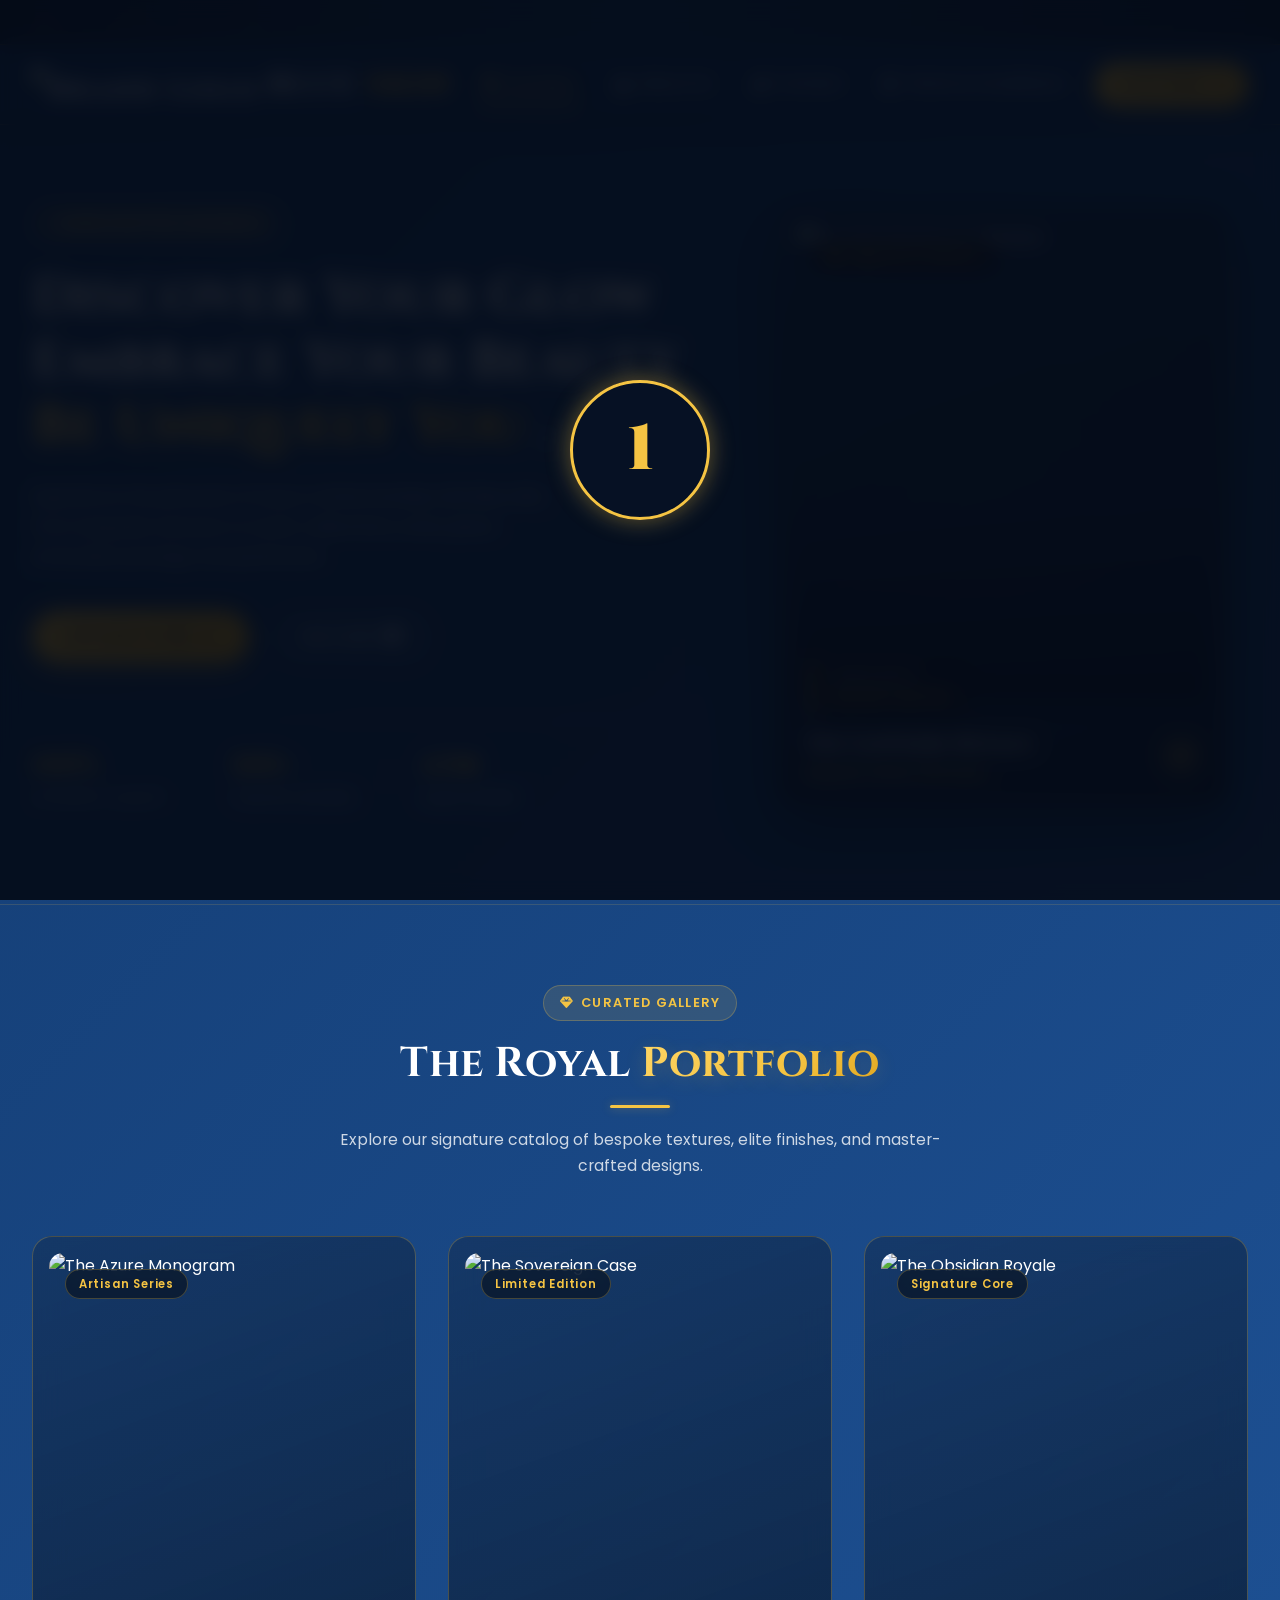
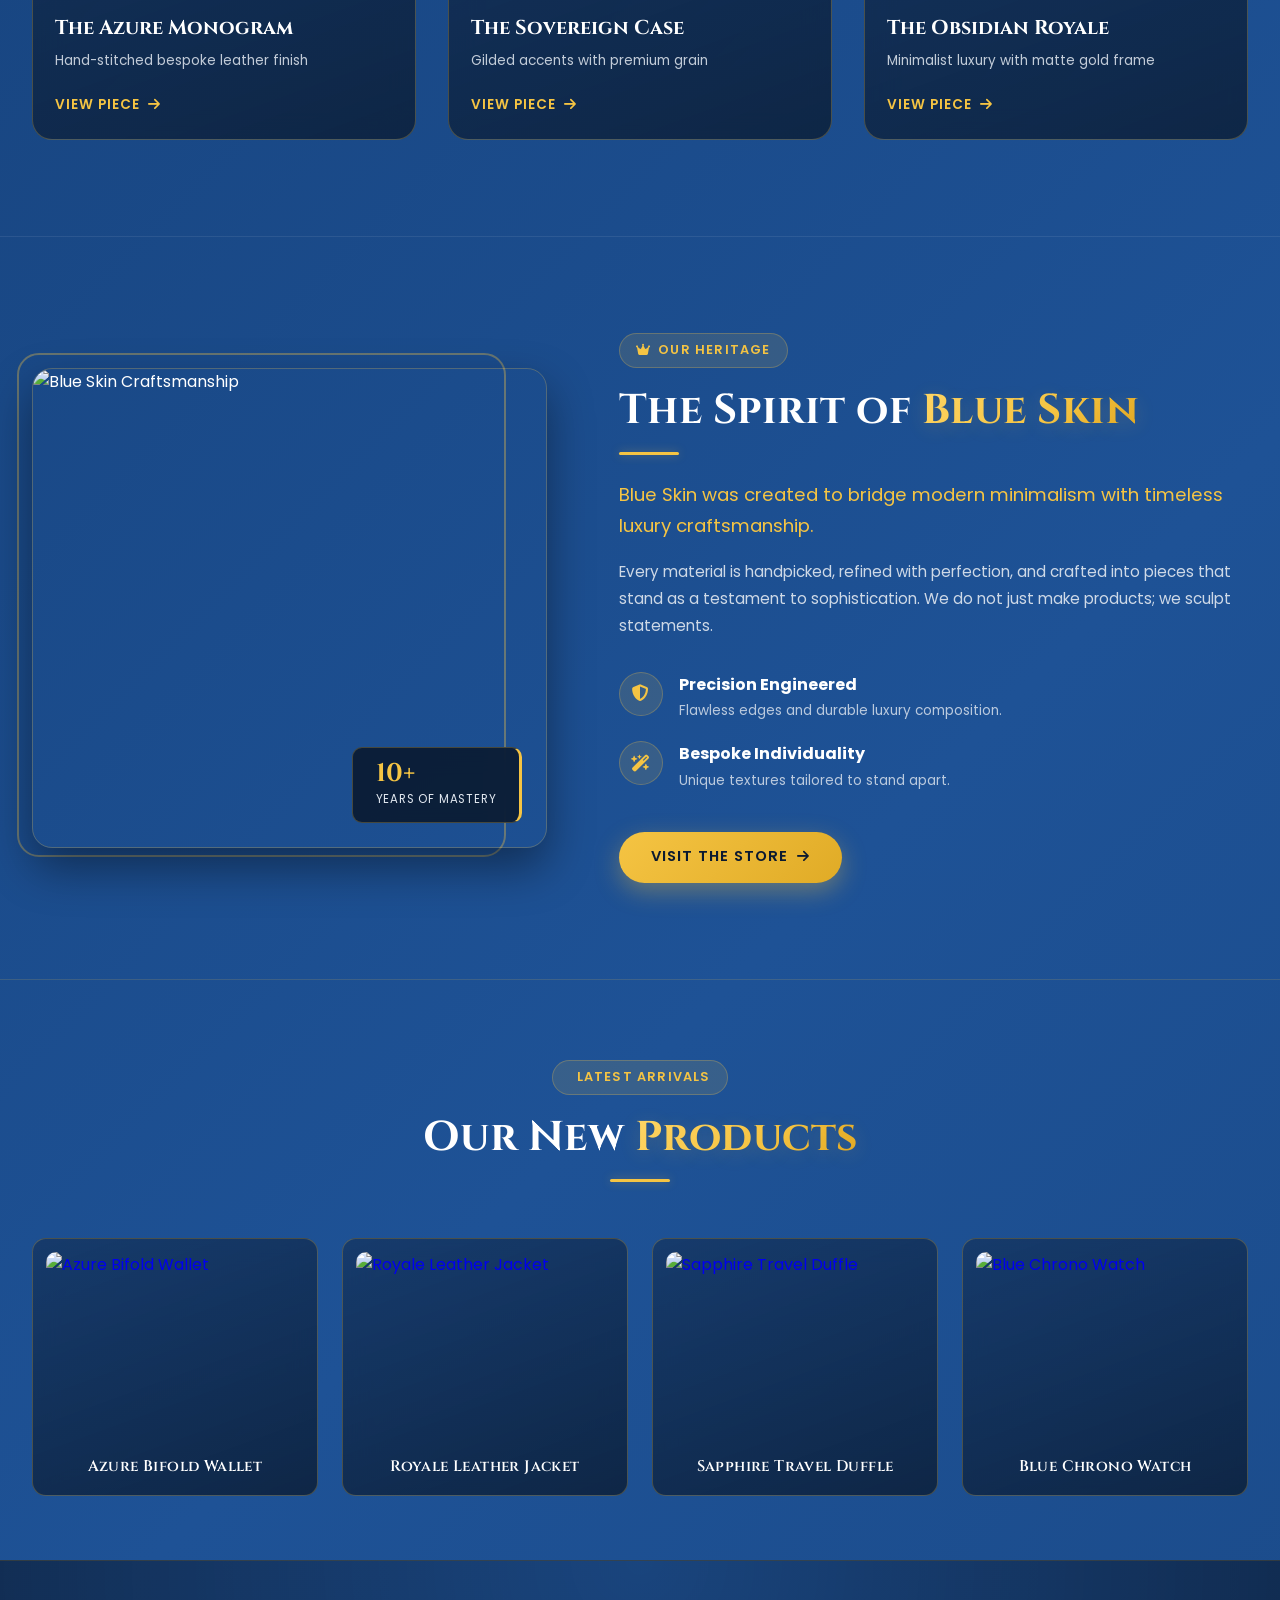
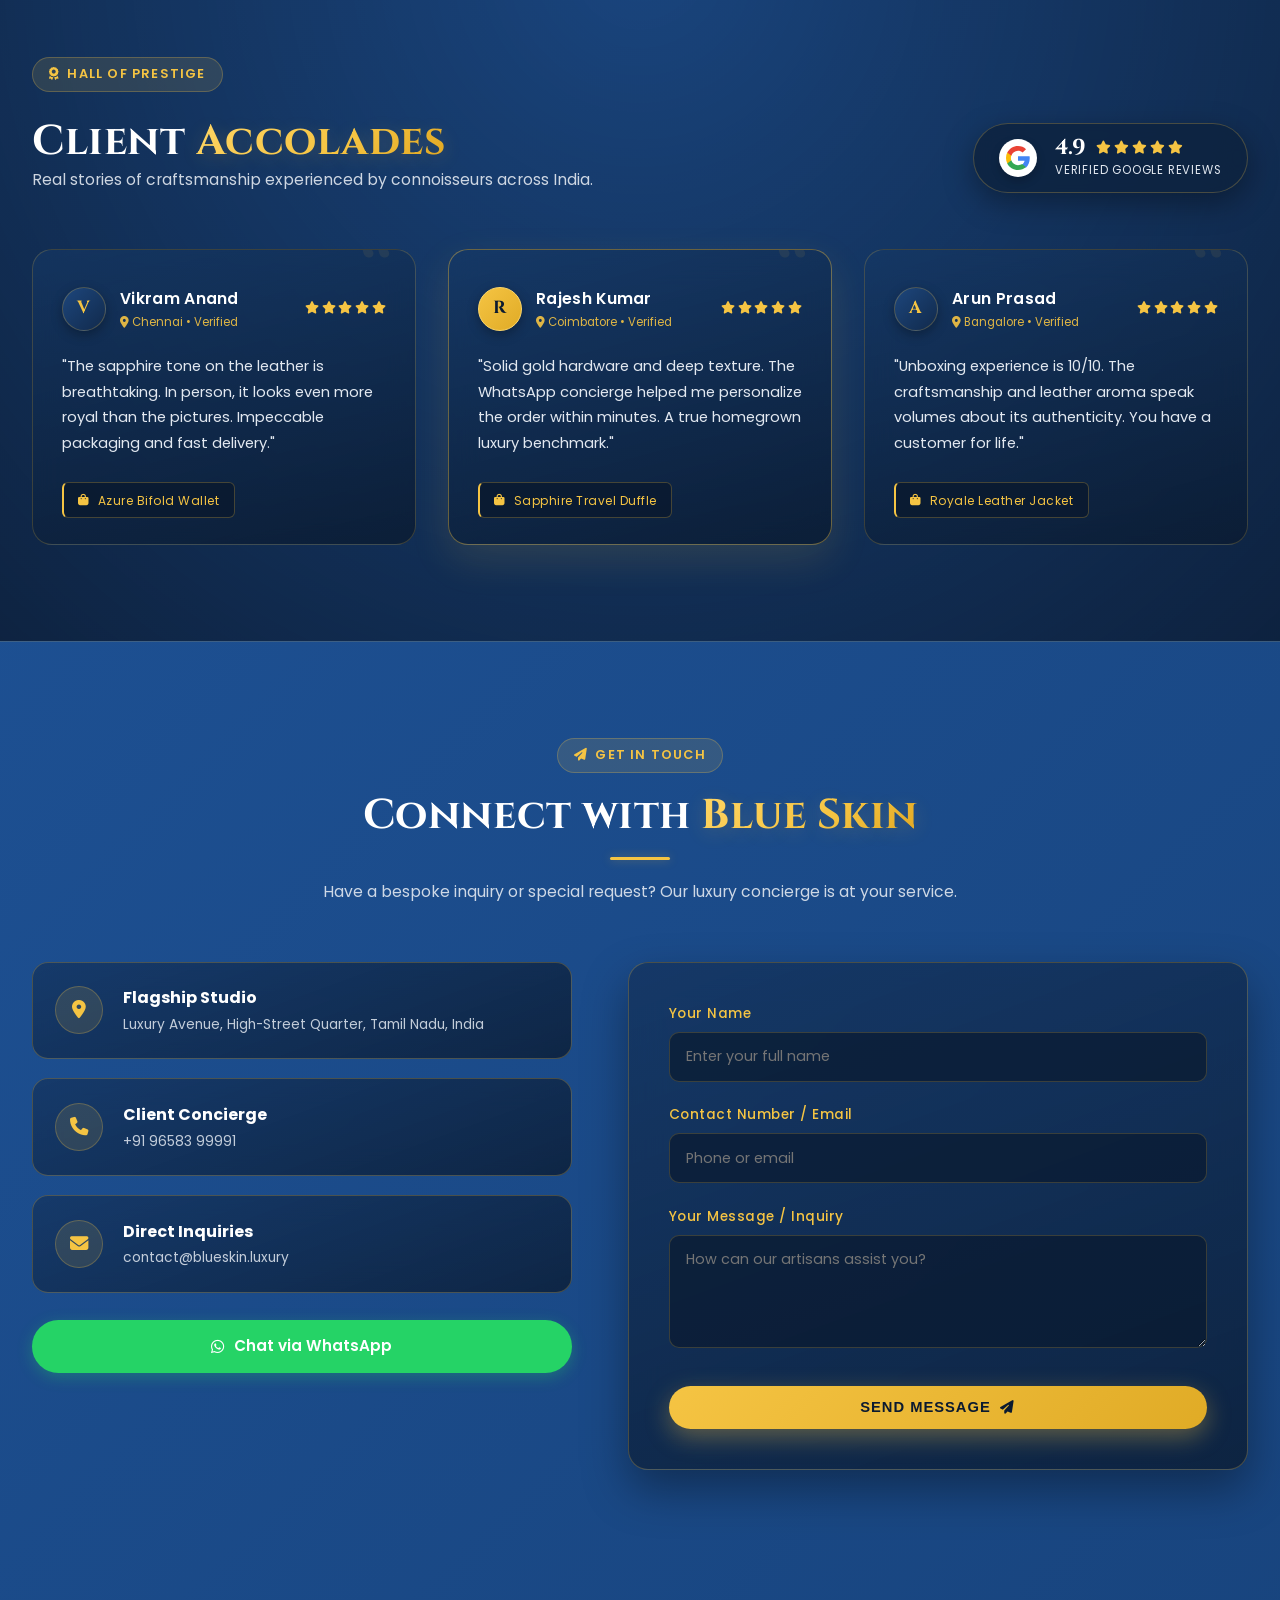
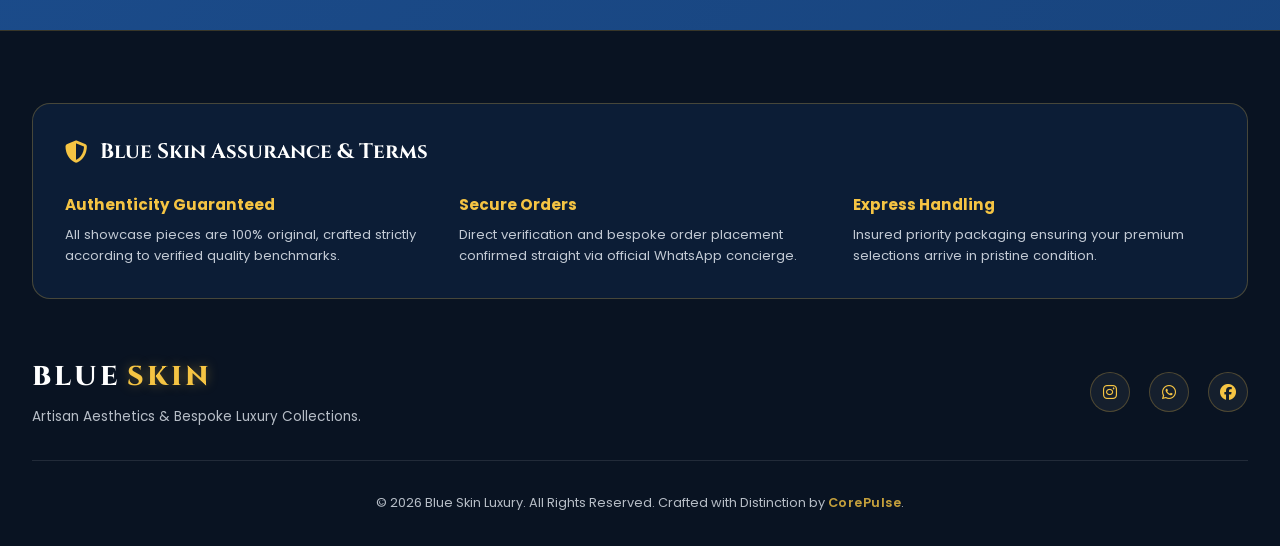
==== commit 7ec3a25f: "Update print statement from 'Hello' to 'Goodbye'" ====
--- a/index.html
+++ b/index.html
@@ -273,9 +273,17 @@
             .hero-metrics .metric-divider {
                 display: none !important;
             }
+
+    .hero-section {
+                padding: 1.6rem 12px 1rem !important;
+                text-align: center !important;
+                background-position: center center !important;
+                background-size: cover !important;
+                background-repeat: no-repeat !important;
+            }
         }
-    </style>
-
+</style>
+        
     <!-- 4. PORTFOLIO SHOWCASE SECTION (SEPARATE) -->
     <section class="portfolio-showcase-section" id="portfolio">
         <div class="section-container">
@@ -802,6 +810,12 @@
         if (heroTitle && cms.heroTitle !== undefined) heroTitle.innerHTML = cms.heroTitle;
         if (heroSub && cms.heroSubtitle !== undefined) heroSub.textContent = cms.heroSubtitle;
         if (heroImg && cms.heroBannerMedia) heroImg.src = cms.heroBannerMedia;
+        // மொபைல் திரையில் அட்மின் பின்னணிப் படத்தை லோட் செய்தல்
+        const heroSec = document.querySelector('.hero-section');
+        if (heroSec && cms.heroBannerMedia && cms.heroBannerMedia.trim() !== '') {
+            const bgGrad = `radial-gradient(circle at 50% 30%, rgba(13, 34, 68, 0.85) 0%, rgba(5, 12, 24, 0.95) 100%), url('${cms.heroBannerMedia.trim()}')`;
+            heroSec.style.setProperty('background-image', bgGrad, 'important');
+        }
         if (heroCta1 && cms.heroCta1Text !== undefined) {
             const span1 = heroCta1.querySelector('span');
             if (span1) span1.textContent = cms.heroCta1Text;
@@ -1123,13 +1137,8 @@
         alert(`Privilege code '${code}' copied to clipboard! Apply at checkout for your exclusive savings.`);
     });
 };
-</script>
-
-    // அட்மினில் மாற்றும் Hero Banner Media மொபைல் பின்னணியிலும் தானாக மாற:
-const heroSec = document.querySelector('.hero-section');
-if (heroSec && cms.heroBannerMedia) {
-    heroSec.style.backgroundImage = `radial-gradient(circle at 50% 30%, rgba(13, 34, 68, 0.85) 0%, rgba(5, 12, 24, 0.95) 100%), url('${cms.heroBannerMedia}')`;
-}
+    
+</script> 
     
 </body>
 </html>
